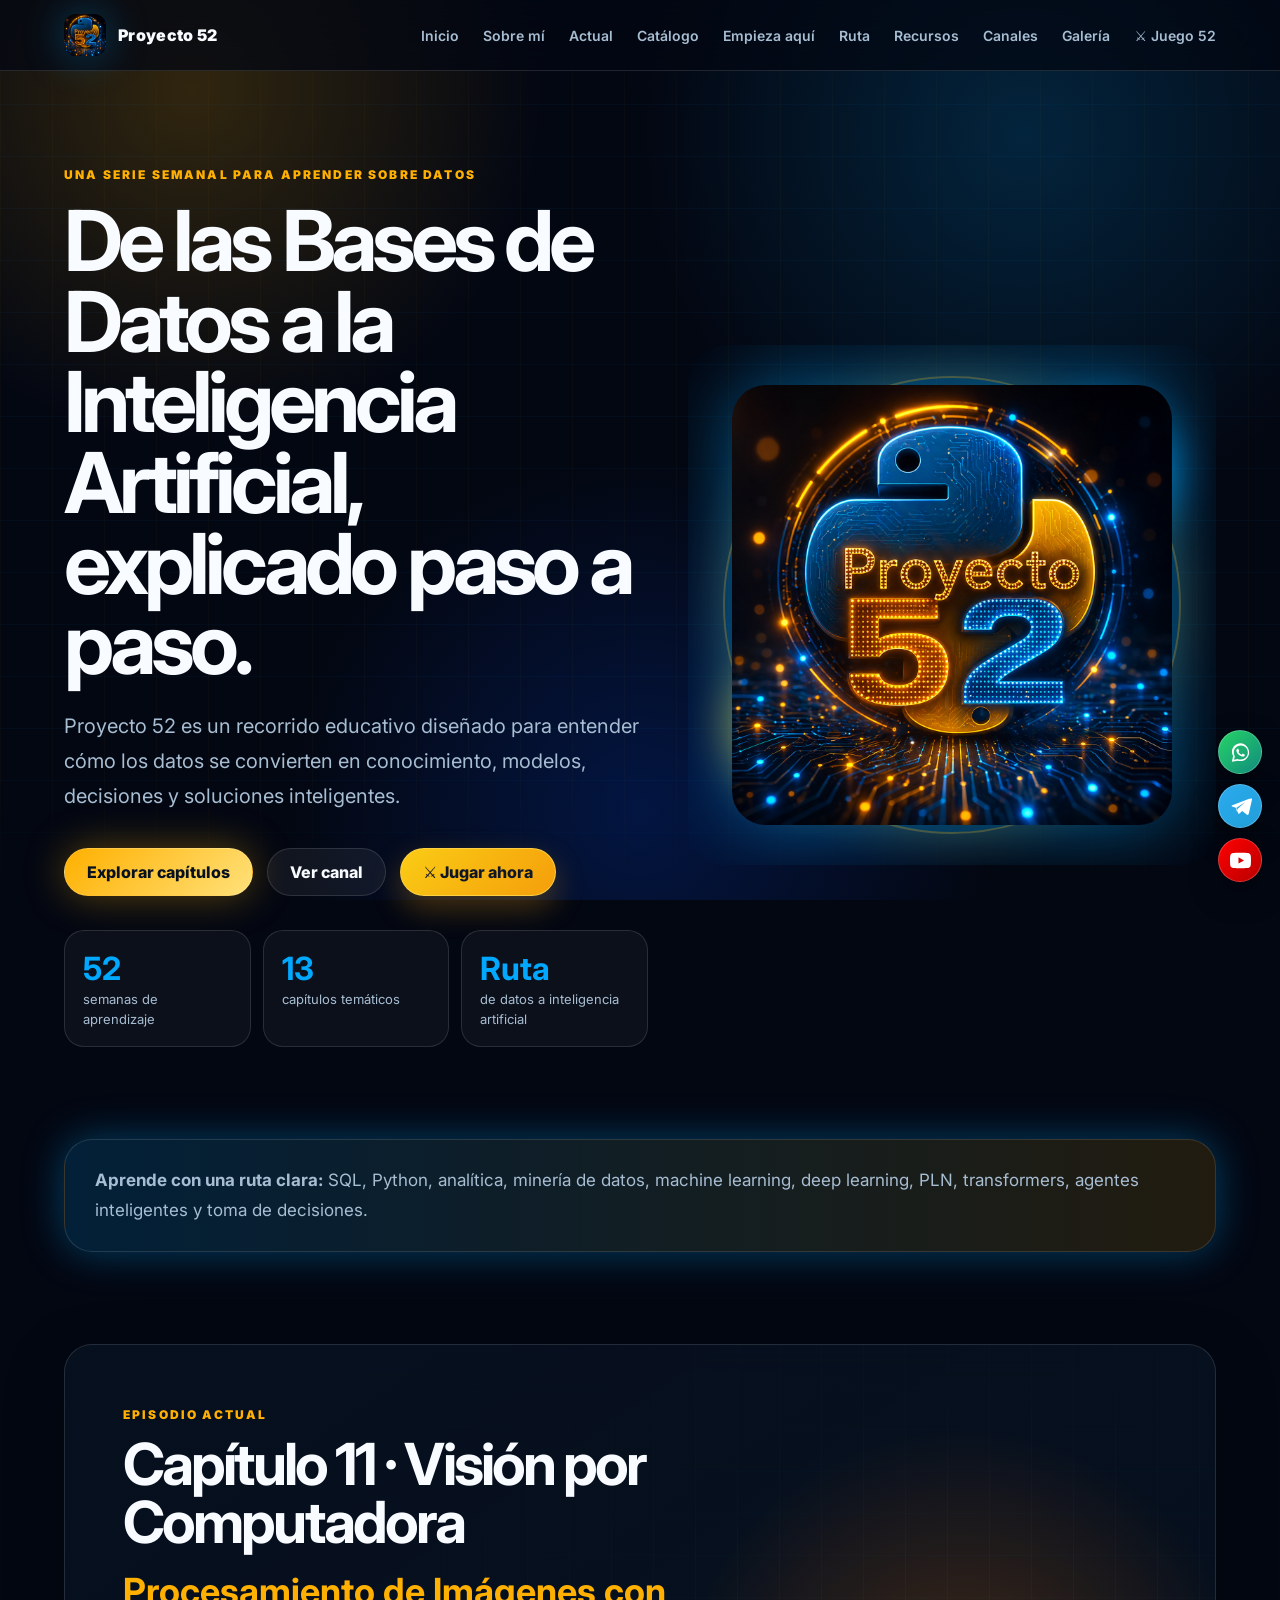
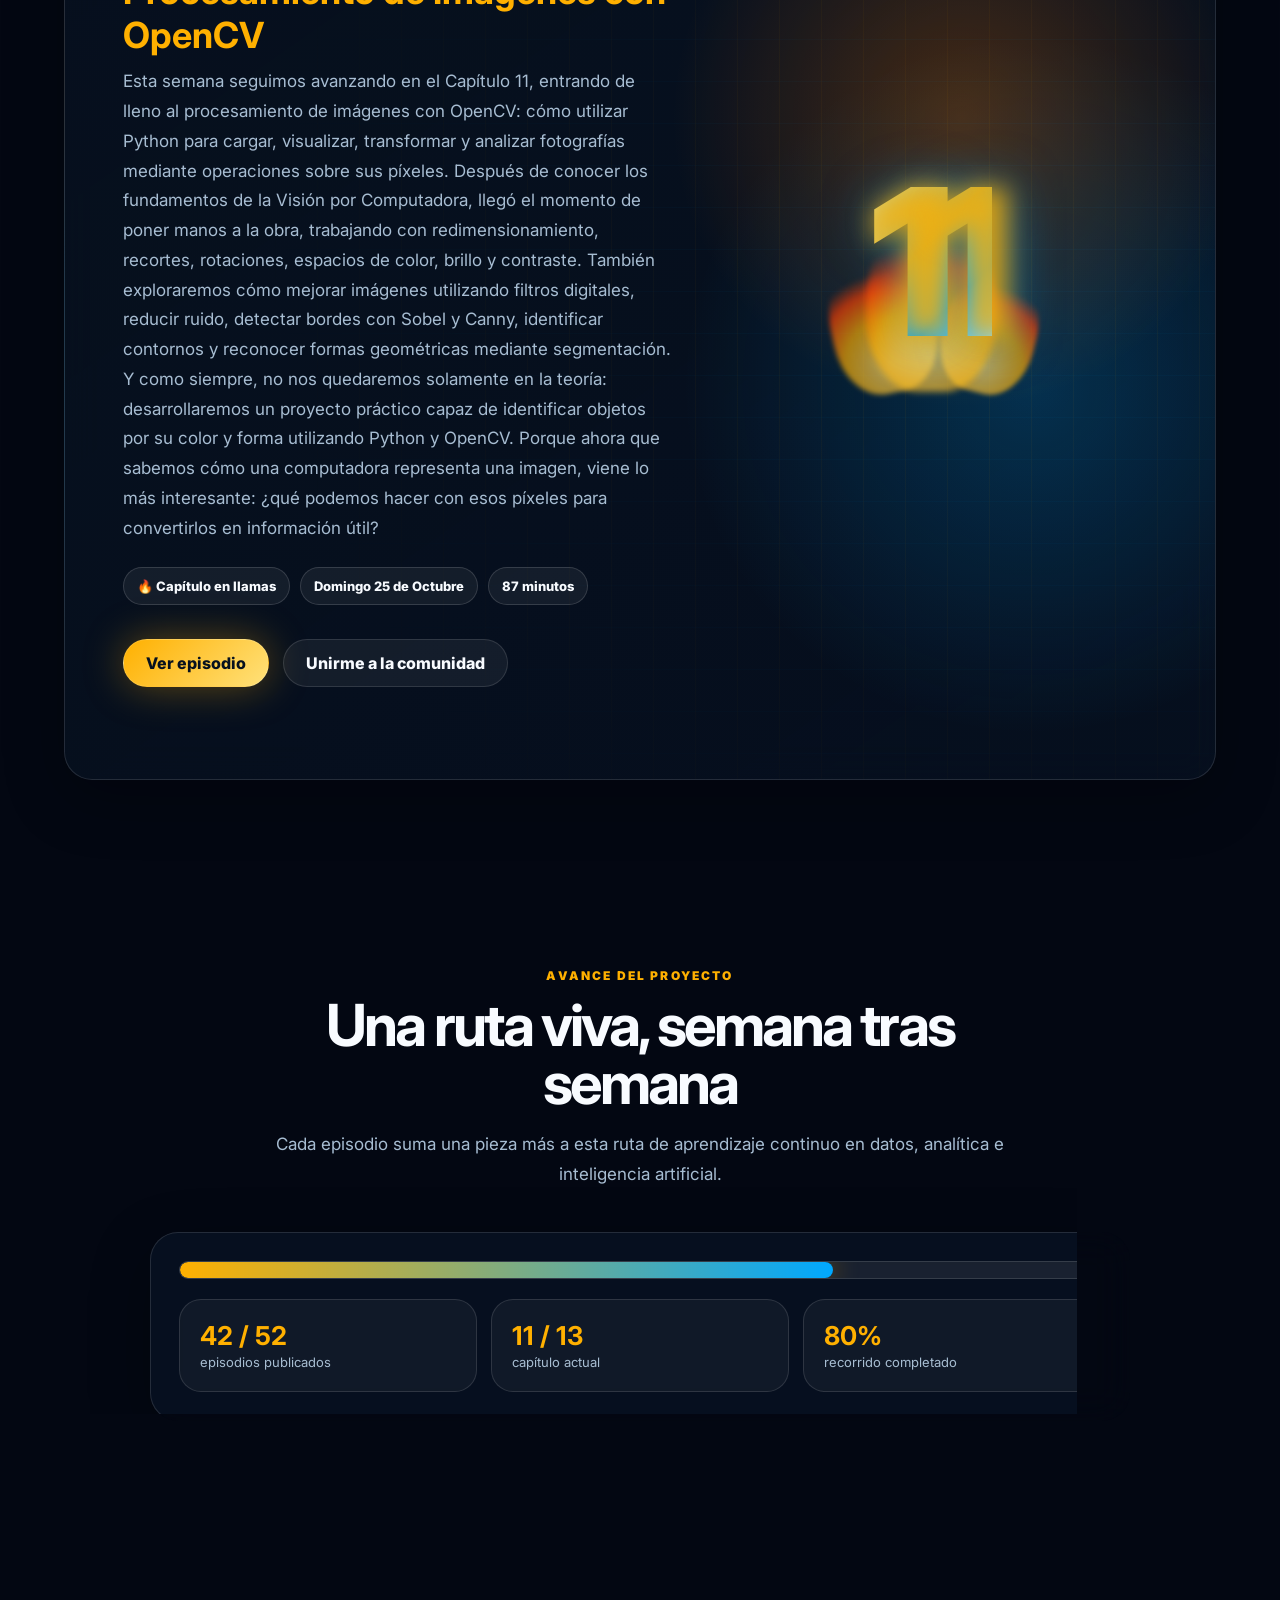
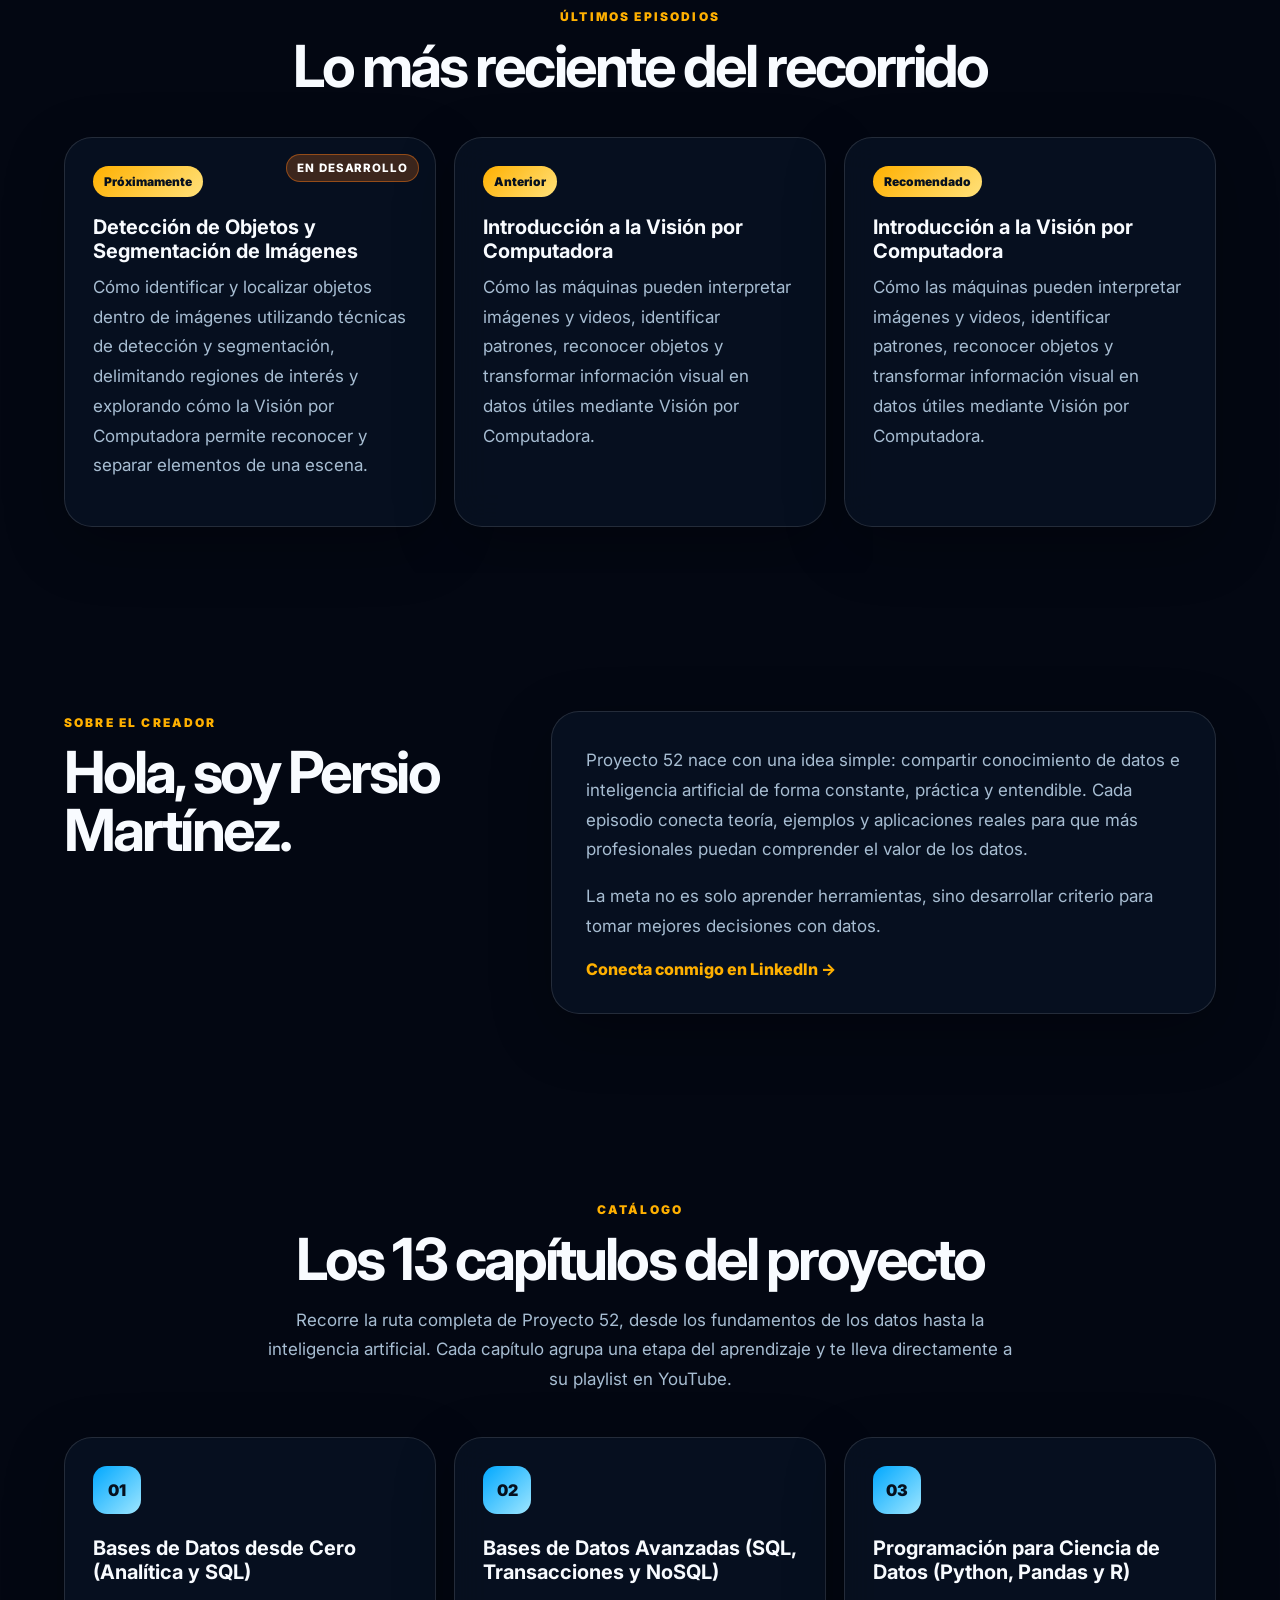
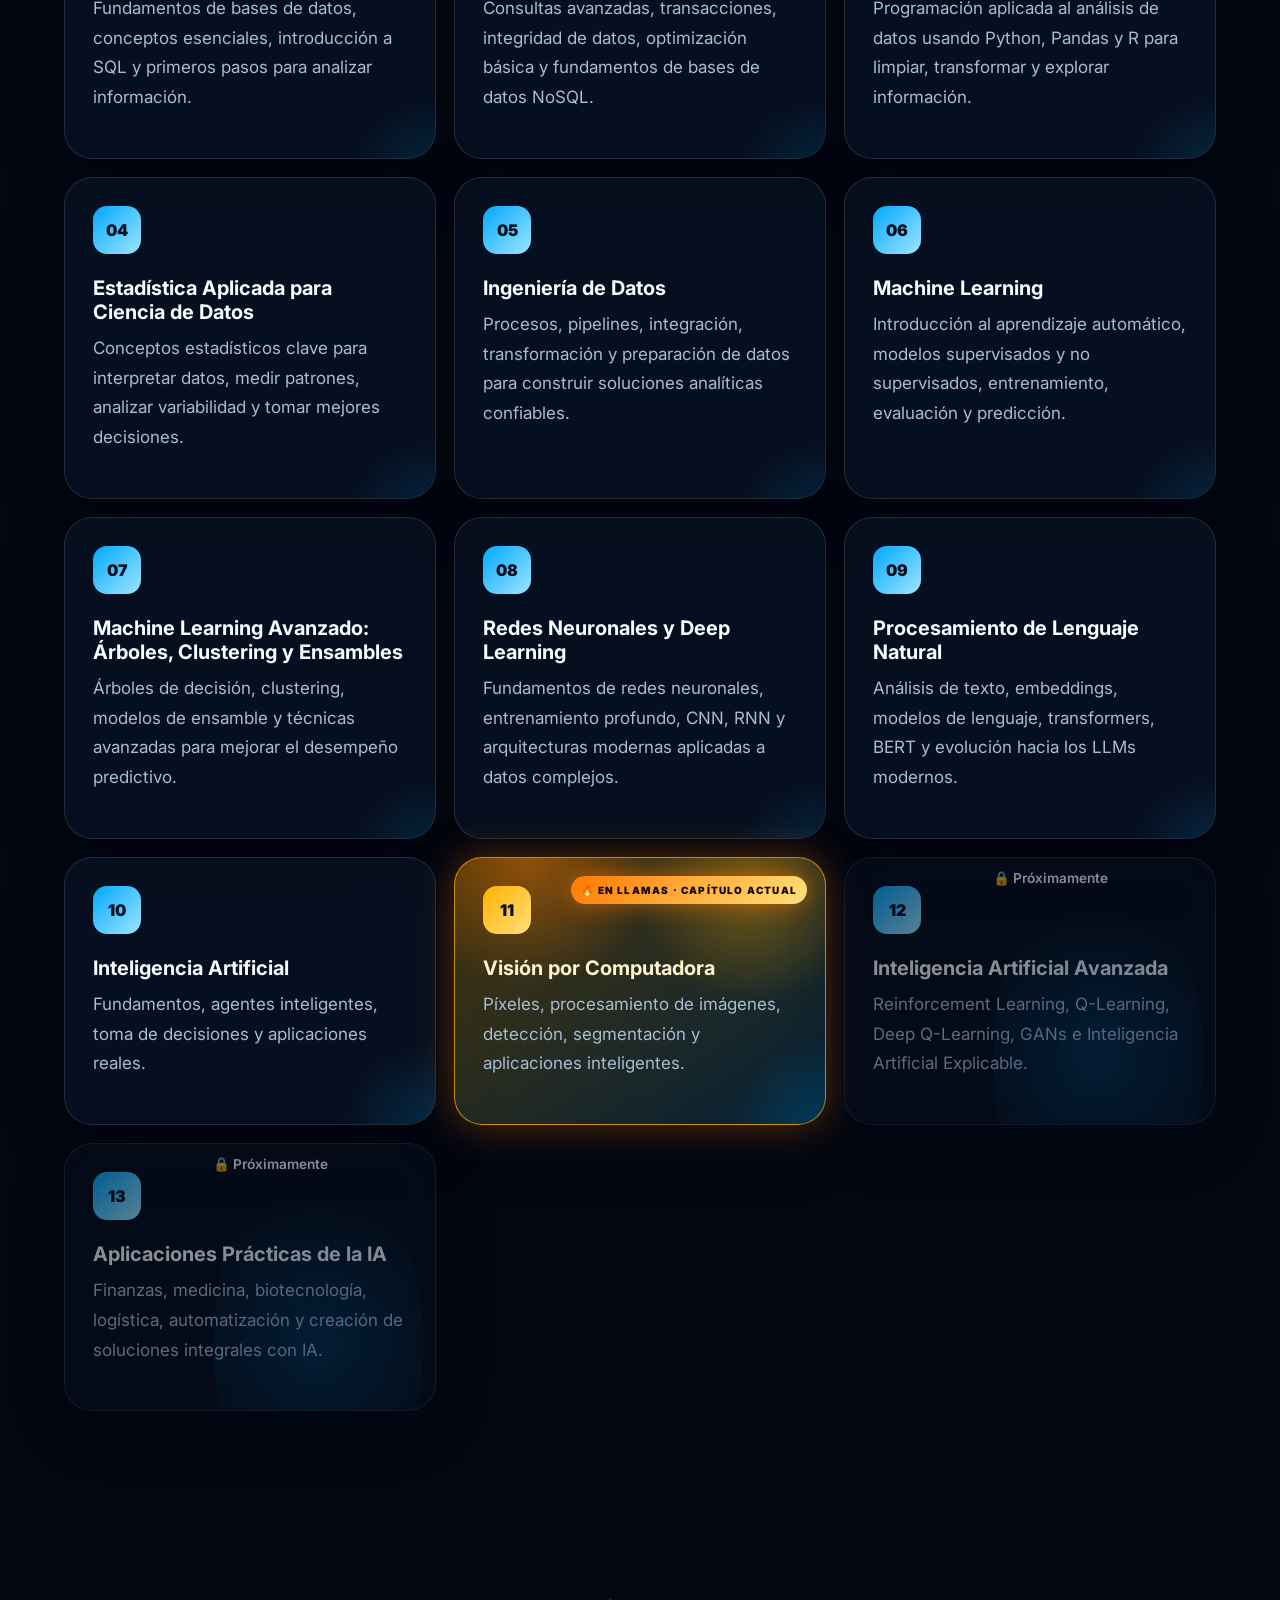
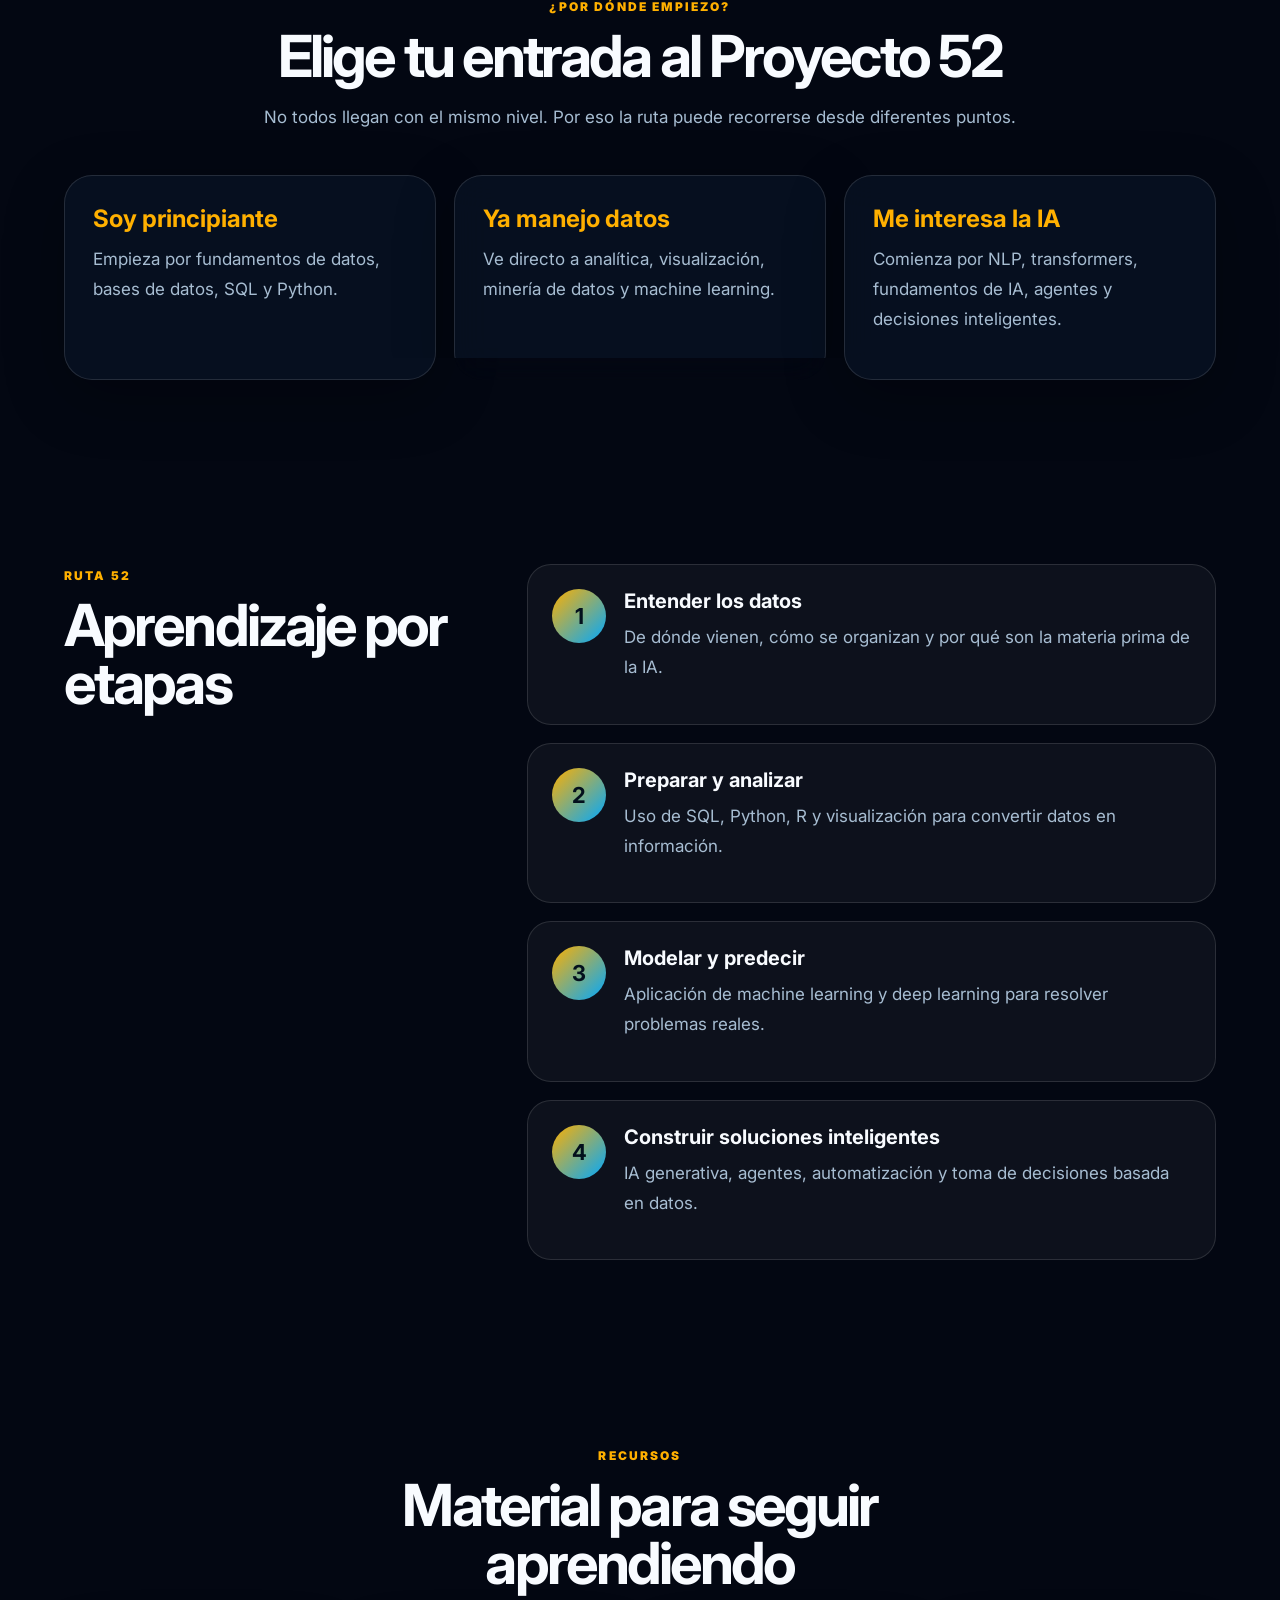
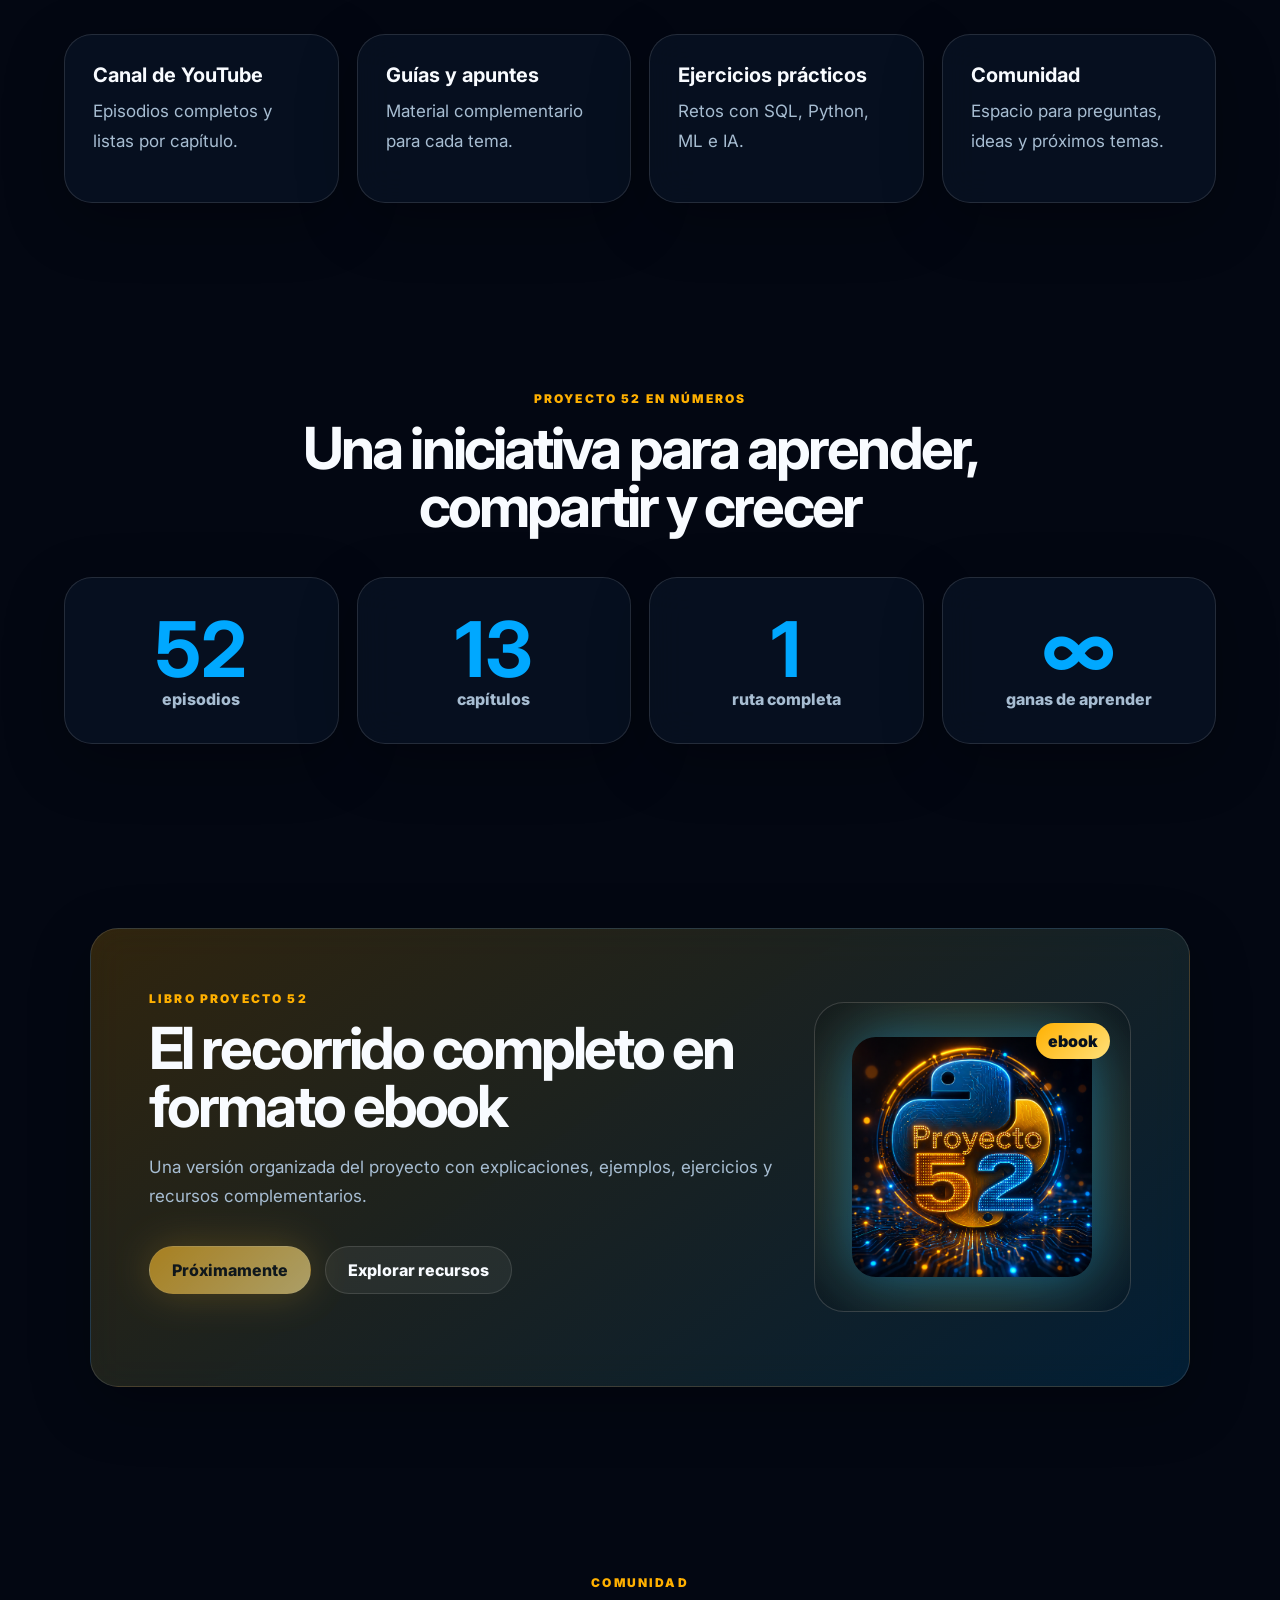
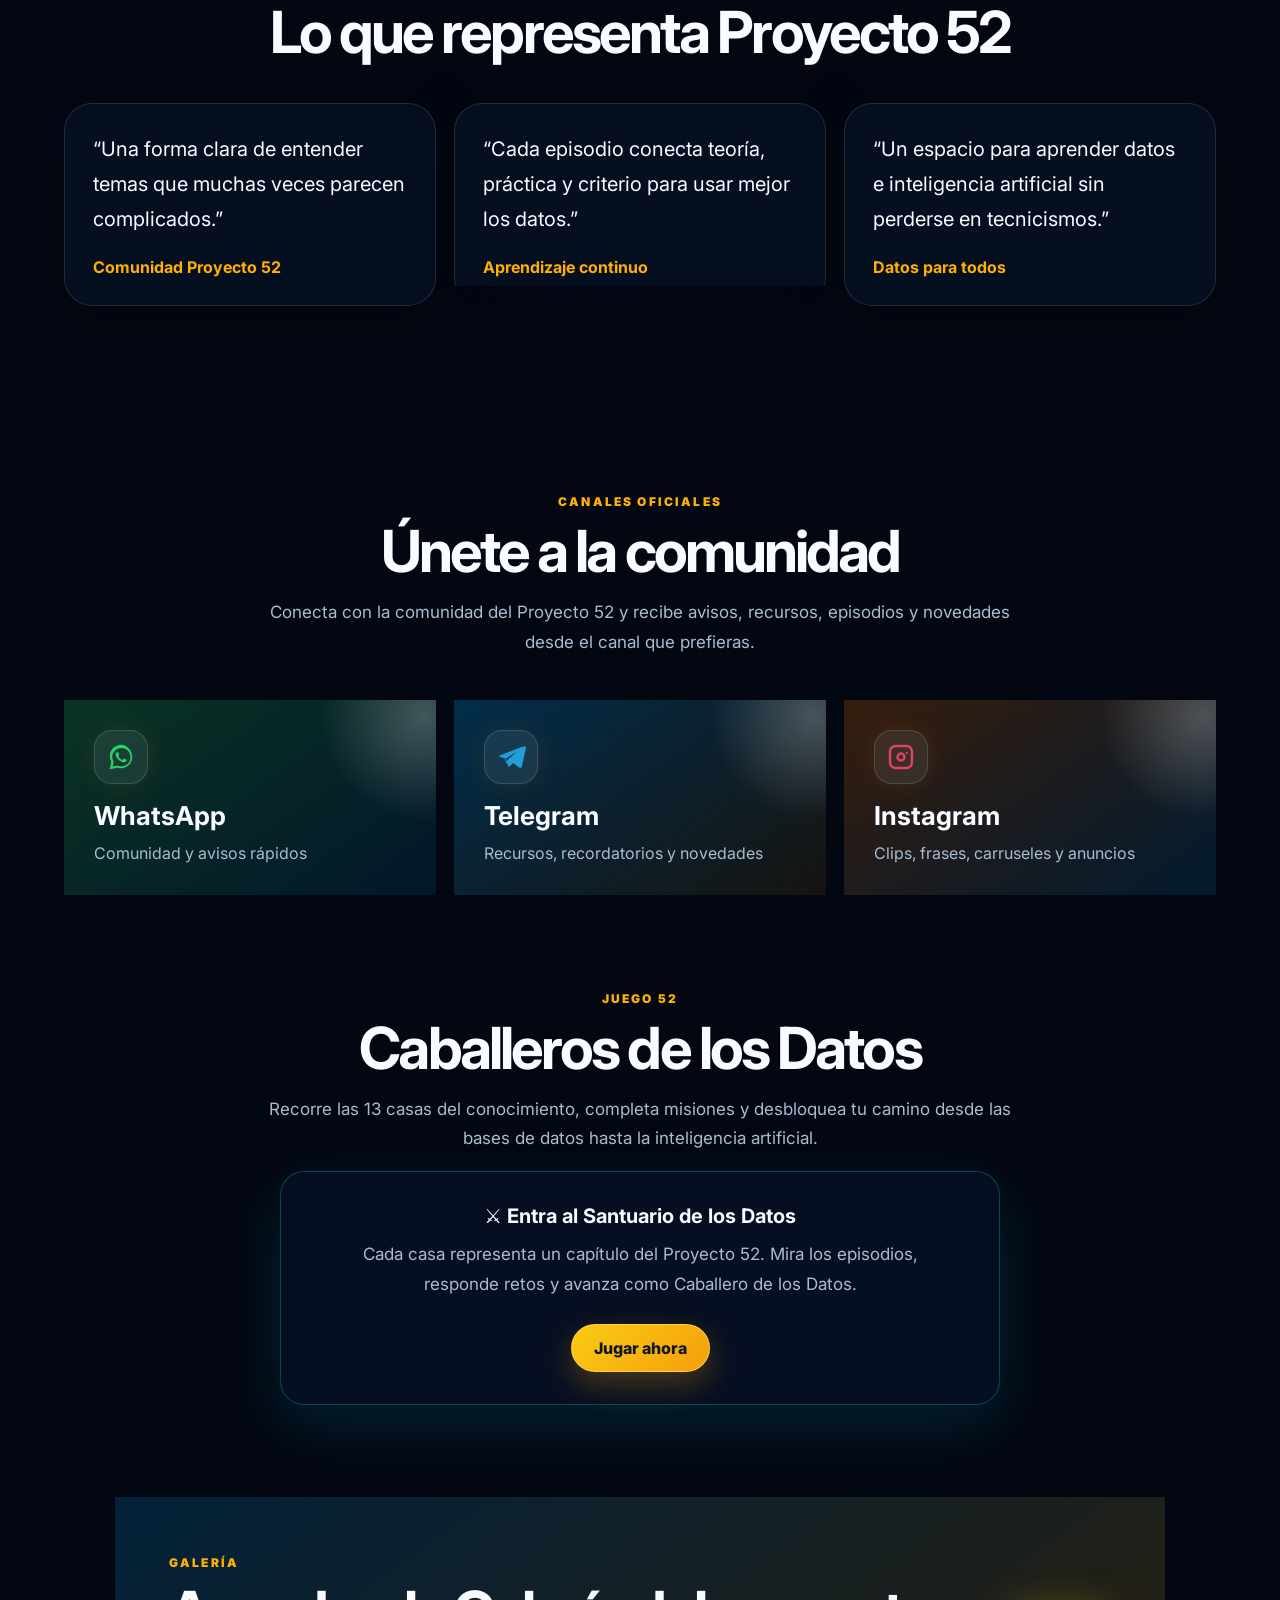
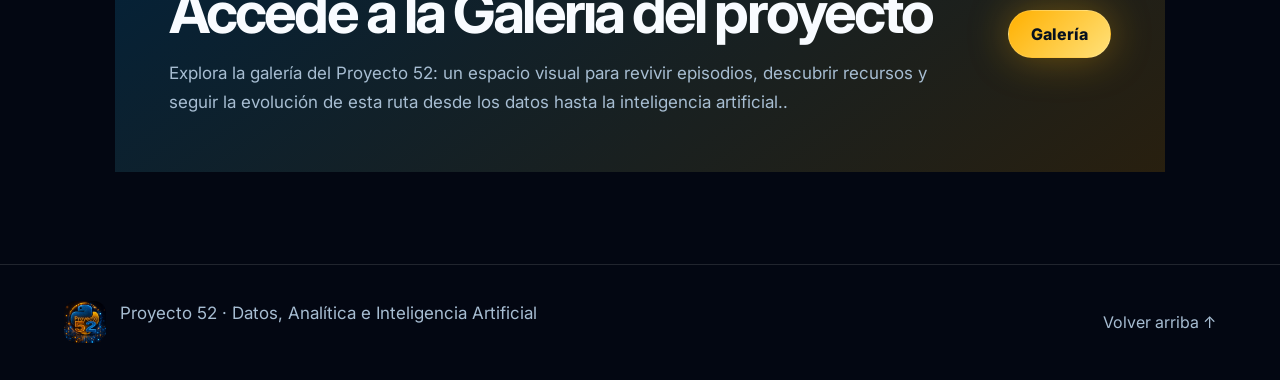
==== index.html @ 52ce8c89 "Update index.html" ====
<!DOCTYPE html>
<html lang="es">
<head>
	<!-- Google tag (gtag.js) -->
	<script async src="https://www.googletagmanager.com/gtag/js?id=G-8ESW1Y53Q6"></script>
	<script>
	  window.dataLayer = window.dataLayer || [];
	  function gtag(){dataLayer.push(arguments);}
	
	  gtag('js', new Date());
	
	  // Page view automático
	  gtag('config', 'G-8ESW1Y53Q6', {
	    send_page_view: true
	  });
	
	  // Evento personalizado al cargar la página
	  window.addEventListener('load', function () {
	    gtag('event', 'site_visit', {
	      event_category: 'engagement',
	      event_label: 'entrada_al_site',
	      page_title: document.title,
	      page_location: window.location.href
	    });
	  });
	</script>	
  <meta charset="UTF-8" />
  <meta name="viewport" content="width=device-width, initial-scale=1.0" />
  <title>Proyecto 52 | Datos, IA y aprendizaje continuo</title>
  <meta name="description" content="Proyecto 52 es una serie semanal para aprender sobre datos, analítica e inteligencia artificial desde cero hasta aplicaciones avanzadas." />
  <link rel="preconnect" href="https://fonts.googleapis.com">
  <link rel="preconnect" href="https://fonts.gstatic.com" crossorigin>
  <link href="https://fonts.googleapis.com/css2?family=Inter:wght@400;500;600;700;800;900&display=swap" rel="stylesheet">
  <link rel="stylesheet" href="style.css" />
</head>
<body>
  <div class="site-bg"></div>

  <header class="navbar">
    <a href="#inicio" class="brand">
      <img src="logo-proyecto52.png" alt="Logo Proyecto 52" />
      <span>Proyecto 52</span>
    </a>
    <button class="menu-toggle" aria-label="Abrir menú">☰</button>
    <nav class="nav-links">
      <a href="#inicio">Inicio</a>
      <a href="#sobre-mi">Sobre mí</a>
      <a href="#episodio-actual">Actual</a>
      <a href="#catalogo">Catálogo</a>
      <a href="#empieza">Empieza aquí</a>
      <a href="#ruta">Ruta</a>
      <a href="#recursos">Recursos</a>
      <a href="#canales">Canales</a>
      <a href="#site-actual">Galería</a>
	  <a href="#juego-52">⚔️ Juego 52</a>
    </nav>
  </header>

  <main>
    <section id="inicio" class="hero section-pad">
      <div class="hero-content reveal">
        <span class="eyebrow">Una serie semanal para aprender sobre datos</span>
        <h1>De las Bases de Datos a la Inteligencia Artificial, explicado paso a paso.</h1>
        <p>
          Proyecto 52 es un recorrido educativo diseñado para entender cómo los datos se convierten en conocimiento, modelos, decisiones y soluciones inteligentes.
        </p>
        <div class="hero-actions">
          <a class="btn primary" href="#catalogo">Explorar capítulos</a>
          <a class="btn secondary" href="https://www.youtube.com/@proyecto52" target="_blank" rel="noopener">Ver canal</a>
		  <a class="btn btn-gold" href="Juego/">⚔️ Jugar ahora</a>
        </div>
        <div class="stats-grid">
          <div><strong>52</strong><span>semanas de aprendizaje</span></div>
          <div><strong>13</strong><span>capítulos temáticos</span></div>
          <div><strong>Ruta</strong><span>de datos a inteligencia artificial</span></div>
        </div>
      </div>
      <div class="hero-card reveal delay-1">
        <img src="logo-proyecto52.png" alt="Proyecto 52" />
        <div class="orb orb-blue"></div>
        <div class="orb orb-orange"></div>
      </div>
    </section>

    <section class="intro-strip reveal">
      <p><strong>Aprende con una ruta clara:</strong> SQL, Python, analítica, minería de datos, machine learning, deep learning, PLN, transformers, agentes inteligentes y toma de decisiones.</p>
    </section>

    <section id="episodio-actual" class="section-pad current-episode-section">
      <div class="episode-spotlight reveal">
        <div class="episode-copy">
          <span class="eyebrow">Episodio actual</span>
          <!-- Edita estos datos cada semana -->
          <h2>Capítulo 11 · Visión por Computadora</h2>
          <h3>Procesamiento de Imágenes con OpenCV</h3>
          <p>
			  Esta semana seguimos avanzando en el Capítulo 11, entrando de lleno al procesamiento de imágenes con OpenCV: cómo utilizar Python para cargar, visualizar, transformar y analizar fotografías mediante operaciones sobre sus píxeles. Después de conocer los fundamentos de la Visión por Computadora, llegó el momento de poner manos a la obra, trabajando con redimensionamiento, recortes, rotaciones, espacios de color, brillo y contraste.
			  También exploraremos cómo mejorar imágenes utilizando filtros digitales, reducir ruido, detectar bordes con Sobel y Canny, identificar contornos y reconocer formas geométricas mediante segmentación. Y como siempre, no nos quedaremos solamente en la teoría: desarrollaremos un proyecto práctico capaz de identificar objetos por su color y forma utilizando Python y OpenCV. Porque ahora que sabemos cómo una computadora representa una imagen, viene lo más interesante: ¿qué podemos hacer con esos píxeles para convertirlos en información útil?
          </p>
          <div class="episode-meta">
            <span>🔥 Capítulo en llamas</span>
            <span>Domingo 25 de Octubre</span>
            <span>87 minutos</span>
          </div>
          <div class="hero-actions">
            <a class="btn primary" href="https://www.youtube.com/watch?v=sZDiN3--j8I" target="_blank" rel="noopener">Ver episodio</a>
            <a class="btn secondary" href="#canales">Unirme a la comunidad</a>
          </div>
        </div>
        <div class="episode-flame" aria-hidden="true">
          <span>11</span>
          <i></i><i></i><i></i>
        </div>
      </div>
    </section>

    <section id="avance" class="section-pad progress-section">
      <div class="section-heading center reveal">
        <span class="eyebrow">Avance del proyecto</span>
        <h2>Una ruta viva, semana tras semana</h2>
        <p>Cada episodio suma una pieza más a esta ruta de aprendizaje continuo en datos, analítica e inteligencia artificial.</p>
      </div>
      <div class="progress-wrap reveal delay-1">
        <div class="progress-bar" aria-label="Progreso del Proyecto 52">
          <span style="width: 71%"></span>
        </div>
        <div class="progress-stats">
          <div><strong>42 / 52</strong><span>episodios publicados</span></div>
          <div><strong>11 / 13</strong><span>capítulo actual</span></div>
          <div><strong>80%</strong><span>recorrido completado</span></div>
        </div>
      </div>
    </section>

    <section id="ultimos" class="section-pad latest-section">
      <div class="section-heading center reveal">
        <span class="eyebrow">Últimos episodios</span>
        <h2>Lo más reciente del recorrido</h2>
      </div>
            <div class="latest-grid">
		<div class="latest-card reveal locked-card">
		  <span>Próximamente</span>
		  <h3>Detección de Objetos y Segmentación de Imágenes</h3>
          <p>Cómo identificar y localizar objetos dentro de imágenes utilizando técnicas de detección y segmentación, delimitando regiones de interés y explorando cómo la Visión por Computadora permite reconocer y separar elementos de una escena.</p>
		</div>
        <a class="latest-card reveal" href="https://www.youtube.com/watch?v=eMhPVaYzvsI" target="_blank" rel="noopener">
          <span>Anterior</span>
	      <h3>Introducción a la Visión por Computadora</h3>
          <p>Cómo las máquinas pueden interpretar imágenes y videos, identificar patrones, reconocer objetos y transformar información visual en datos útiles mediante Visión por Computadora.</p>
        </a>
        <a class="latest-card reveal" href="https://www.youtube.com/watch?v=lDv7RCvTC9o" target="_blank" rel="noopener">
          <span>Recomendado</span>
		  <h3>Introducción a la Visión por Computadora</h3>
		  <p>Cómo las máquinas pueden interpretar imágenes y videos, identificar patrones, reconocer objetos y transformar información visual en datos útiles mediante Visión por Computadora.</p>
        </a>
      </div>
    </section>

    <section id="sobre-mi" class="section-pad two-col">
      <div class="section-heading reveal">
        <span class="eyebrow">Sobre el creador</span>
        <h2>Hola, soy Persio Martínez.</h2>
      </div>
      <div class="text-card reveal delay-1">
        <p>
          Proyecto 52 nace con una idea simple: compartir conocimiento de datos e inteligencia artificial de forma constante, práctica y entendible. Cada episodio conecta teoría, ejemplos y aplicaciones reales para que más profesionales puedan comprender el valor de los datos.
        </p>
        <p>
          La meta no es solo aprender herramientas, sino desarrollar criterio para tomar mejores decisiones con datos.
        </p>
        <a class="inline-link" href="https://www.linkedin.com/in/pr-martinez/" target="_blank" rel="noopener">Conecta conmigo en LinkedIn →</a>
      </div>
    </section>

    <section id="catalogo" class="section-pad">
      <div class="section-heading center reveal">
        <span class="eyebrow">Catálogo</span>
        <h2>Los 13 capítulos del proyecto</h2>
        <p>Recorre la ruta completa de Proyecto 52, desde los fundamentos de los datos hasta la inteligencia artificial. Cada capítulo agrupa una etapa del aprendizaje y te lleva directamente a su playlist en YouTube.</p>
      </div>

      <!-- Para marcar el capítulo actual, mueve la clase "current-chapter" a la tarjeta correspondiente. -->
      <div class="catalog-grid">
        <a class="course-card reveal" href="https://www.youtube.com/playlist?list=PL0b8WvDs4r84_1sAwTVc0a_OTXl3DOswv" target="_blank" rel="noopener"><span>01</span><h3>Bases de Datos desde Cero (Analítica y SQL)</h3><p>Fundamentos de bases de datos, conceptos esenciales, introducción a SQL y primeros pasos para analizar información.</p></a>
        <a class="course-card reveal" href="https://www.youtube.com/playlist?list=PL0b8WvDs4r84GZd0WAEk7FktpuHJzaWbo" target="_blank" rel="noopener"><span>02</span><h3>Bases de Datos Avanzadas (SQL, Transacciones y NoSQL)</h3><p>Consultas avanzadas, transacciones, integridad de datos, optimización básica y fundamentos de bases de datos NoSQL.</p></a>
        <a class="course-card reveal" href="https://www.youtube.com/playlist?list=PL0b8WvDs4r87uCPFGVpoqSpi69VMXofmR" target="_blank" rel="noopener"><span>03</span><h3>Programación para Ciencia de Datos (Python, Pandas y R)</h3><p>Programación aplicada al análisis de datos usando Python, Pandas y R para limpiar, transformar y explorar información.</p></a>
        <a class="course-card reveal" href="https://www.youtube.com/playlist?list=PL0b8WvDs4r86a7zeoNpl_xYcHjLKUhJHE" target="_blank" rel="noopener"><span>04</span><h3>Estadística Aplicada para Ciencia de Datos</h3><p>Conceptos estadísticos clave para interpretar datos, medir patrones, analizar variabilidad y tomar mejores decisiones.</p></a>
        <a class="course-card reveal" href="https://www.youtube.com/playlist?list=PL0b8WvDs4r84PF7MvFTCp9_rayvHRWimw" target="_blank" rel="noopener"><span>05</span><h3>Ingeniería de Datos</h3><p>Procesos, pipelines, integración, transformación y preparación de datos para construir soluciones analíticas confiables.</p></a>
        <a class="course-card reveal" href="https://www.youtube.com/playlist?list=PL0b8WvDs4r87lvVGgt9RBsAWpe9fMmlR7" target="_blank" rel="noopener"><span>06</span><h3>Machine Learning</h3><p>Introducción al aprendizaje automático, modelos supervisados y no supervisados, entrenamiento, evaluación y predicción.</p></a>
        <a class="course-card reveal" href="https://www.youtube.com/playlist?list=PL0b8WvDs4r87AJe1EqoDzT9ta1xLoy1ZP" target="_blank" rel="noopener"><span>07</span><h3>Machine Learning Avanzado: Árboles, Clustering y Ensambles</h3><p>Árboles de decisión, clustering, modelos de ensamble y técnicas avanzadas para mejorar el desempeño predictivo.</p></a>
        <a class="course-card reveal" href="https://www.youtube.com/playlist?list=PL0b8WvDs4r86WwP6Ye5-YZbMiM0w2BouW" target="_blank" rel="noopener"><span>08</span><h3>Redes Neuronales y Deep Learning</h3><p>Fundamentos de redes neuronales, entrenamiento profundo, CNN, RNN y arquitecturas modernas aplicadas a datos complejos.</p></a>
        <a class="course-card reveal" href="https://www.youtube.com/playlist?list=PL0b8WvDs4r87_z8KmM3yEszXEg1n5UQcp" target="_blank" rel="noopener"><span>09</span><h3>Procesamiento de Lenguaje Natural</h3><p>Análisis de texto, embeddings, modelos de lenguaje, transformers, BERT y evolución hacia los LLMs modernos.</p></a>
		<a class="course-card reveal" href="https://www.youtube.com/playlist?list=PL0b8WvDs4r86CgJxeBwrXBIAn9gndN2zC" target="_blank" rel="noopener"><span>10</span><h3>Inteligencia Artificial</h3><p>Fundamentos, agentes inteligentes, toma de decisiones y aplicaciones reales.</p></a>
     	<a class="course-card reveal current-chapter" href="https://www.youtube.com/playlist?list=PLQfILmDRmMyg" target="_blank" rel="noopener"><span>11</span><h3>Visión por Computadora</h3><p>Píxeles, procesamiento de imágenes, detección, segmentación y aplicaciones inteligentes.</p></a>
		<a class="course-card reveal locked"><span>12</span><h3>Inteligencia Artificial Avanzada</h3><p>Reinforcement Learning, Q-Learning, Deep Q-Learning, GANs e Inteligencia Artificial Explicable.</p></a>
	    <a class="course-card reveal locked"><span>13</span><h3>Aplicaciones Prácticas de la IA</h3><p>Finanzas, medicina, biotecnología, logística, automatización y creación de soluciones integrales con IA.</p></a>	 
      </div>
    </section>


    <section id="empieza" class="section-pad start-section">
      <div class="section-heading center reveal">
        <span class="eyebrow">¿Por dónde empiezo?</span>
        <h2>Elige tu entrada al Proyecto 52</h2>
        <p>No todos llegan con el mismo nivel. Por eso la ruta puede recorrerse desde diferentes puntos. </p>
      </div>
      <div class="start-grid">
        <a class="start-card reveal" href="https://www.youtube.com/watch?v=8E3lHhg3xOQ">
          <strong>Soy principiante</strong>
          <p>Empieza por fundamentos de datos, bases de datos, SQL y Python.</p>
        </a>
        <a class="start-card reveal" href="https://www.youtube.com/watch?v=QqqFTQq2M1I">
          <strong>Ya manejo datos</strong>
          <p>Ve directo a analítica, visualización, minería de datos y machine learning.</p>
        </a>
        <a class="start-card reveal" href="https://www.youtube.com/watch?v=X5KImcsxrCY">
          <strong>Me interesa la IA</strong>
          <p>Comienza por NLP, transformers, fundamentos de IA, agentes y decisiones inteligentes.</p>
        </a>
      </div>
    </section>

    <section id="ruta" class="section-pad route-section">
      <div class="section-heading reveal">
        <span class="eyebrow">Ruta 52</span>
        <h2>Aprendizaje por etapas</h2>
      </div>
      <div class="timeline">
        <div class="timeline-item reveal"><b>1</b><div><h3>Entender los datos</h3><p>De dónde vienen, cómo se organizan y por qué son la materia prima de la IA.</p></div></div>
        <div class="timeline-item reveal"><b>2</b><div><h3>Preparar y analizar</h3><p>Uso de SQL, Python, R y visualización para convertir datos en información.</p></div></div>
        <div class="timeline-item reveal"><b>3</b><div><h3>Modelar y predecir</h3><p>Aplicación de machine learning y deep learning para resolver problemas reales.</p></div></div>
        <div class="timeline-item reveal"><b>4</b><div><h3>Construir soluciones inteligentes</h3><p>IA generativa, agentes, automatización y toma de decisiones basada en datos.</p></div></div>
      </div>
    </section>

    <section id="recursos" class="section-pad">
      <div class="section-heading center reveal">
        <span class="eyebrow">Recursos</span>
        <h2>Material para seguir aprendiendo</h2>
      </div>
      <div class="resource-grid">
        <a class="resource-card reveal" href="https://www.youtube.com/@proyecto52" target="_blank" rel="noopener"><h3>Canal de YouTube</h3><p>Episodios completos y listas por capítulo.</p></a>
        <a class="resource-card reveal" href="https://1drv.ms/f/c/da2539b18aa07fa9/IgAQF5bngM-iRL2r03drARwIAYf0ek8NO1gmkPkHrlTFkbE?e=8GklvQ"><h3>Guías y apuntes</h3><p>Material complementario para cada tema.</p></a>
        <a class="resource-card reveal" href="https://1drv.ms/f/c/da2539b18aa07fa9/IgAQF5bngM-iRL2r03drARwIAYf0ek8NO1gmkPkHrlTFkbE?e=8GklvQ"><h3>Ejercicios prácticos</h3><p>Retos con SQL, Python, ML e IA.</p></a>
        <a class="resource-card reveal" href="#canales"><h3>Comunidad</h3><p>Espacio para preguntas, ideas y próximos temas.</p></a>
      </div>
    </section>


    <section id="impacto" class="section-pad impact-section">
      <div class="section-heading center reveal">
        <span class="eyebrow">Proyecto 52 en números</span>
        <h2>Una iniciativa para aprender, compartir y crecer</h2>
      </div>
      <div class="impact-grid">
        <div class="impact-card reveal"><strong>52</strong><span>episodios</span></div>
        <div class="impact-card reveal"><strong>13</strong><span>capítulos</span></div>
        <div class="impact-card reveal"><strong>1</strong><span>ruta completa</span></div>
        <div class="impact-card reveal"><strong>∞</strong><span>ganas de aprender</span></div>
      </div>
    </section>

    <section id="libro" class="section-pad book-section">
      <div class="book-card reveal">
        <div>
          <span class="eyebrow">Libro Proyecto 52</span>
          <h2>El recorrido completo en formato ebook</h2>
          <p>
            Una versión organizada del proyecto con explicaciones, ejemplos, ejercicios y recursos complementarios.
          </p>
          <div class="hero-actions">
			<span class="btn primary disabled-btn">Próximamente</span>
            <a class="btn secondary" href="#recursos">Explorar recursos</a>
          </div>
        </div>
        <div class="book-cover-mini">
          <img src="logo-proyecto52.png" alt="Libro Proyecto 52" />
          <span>ebook</span>
        </div>
      </div>
    </section>

    <section id="testimonios" class="section-pad testimonials-section">
      <div class="section-heading center reveal">
        <span class="eyebrow">Comunidad</span>
        <h2>Lo que representa Proyecto 52</h2>
      </div>
      <div class="testimonial-grid">
        <div class="testimonial-card reveal"><p>“Una forma clara de entender temas que muchas veces parecen complicados.”</p><strong>Comunidad Proyecto 52</strong></div>
        <div class="testimonial-card reveal"><p>“Cada episodio conecta teoría, práctica y criterio para usar mejor los datos.”</p><strong>Aprendizaje continuo</strong></div>
        <div class="testimonial-card reveal"><p>“Un espacio para aprender datos e inteligencia artificial sin perderse en tecnicismos.”</p><strong>Datos para todos</strong></div>
      </div>
    </section>

    <section id="canales" class="section-pad channels-section">
      <div class="section-heading center reveal">
        <span class="eyebrow">Canales oficiales</span>
        <h2>Únete a la comunidad</h2>
        <p>Conecta con la comunidad del Proyecto 52 y recibe avisos, recursos, episodios y novedades desde el canal que prefieras.</p>
      </div>
      <div class="channel-grid">
		<a class="channel-card reveal whatsapp" href="https://chat.whatsapp.com/GeoBYG30ymcKgDn4mIzd7h" target="_blank" rel="noopener">
		  <div class="channel-icon">
			<svg viewBox="0 0 32 32" aria-hidden="true">
			  <path d="M16.04 3C9.44 3 4.08 8.36 4.08 14.96c0 2.1.55 4.15 1.6 5.96L4 29l8.28-1.63a11.9 11.9 0 0 0 3.76.6C22.64 27.97 28 22.6 28 16S22.64 3 16.04 3Zm0 22.85c-1.2 0-2.38-.2-3.5-.6l-.5-.18-4.9.96.98-4.78-.25-.52a9.73 9.73 0 0 1-1.14-4.57c0-5.37 4.37-9.74 9.74-9.74s9.74 4.37 9.74 9.74-4.37 9.69-9.74 9.69Zm5.34-7.28c-.29-.14-1.7-.84-1.97-.94-.26-.1-.46-.14-.65.15-.19.28-.75.94-.92 1.13-.17.19-.34.21-.63.07-.29-.14-1.22-.45-2.32-1.43-.86-.76-1.44-1.7-1.61-1.99-.17-.29-.02-.45.13-.59.13-.13.29-.34.43-.51.14-.17.19-.29.29-.48.1-.19.05-.36-.02-.5-.07-.14-.65-1.56-.89-2.14-.23-.56-.47-.48-.65-.49h-.55c-.19 0-.5.07-.77.36-.26.29-1 1-1 2.43s1.03 2.81 1.18 3c.14.19 2.03 3.1 4.93 4.35.69.3 1.23.48 1.65.61.69.22 1.32.19 1.82.12.56-.08 1.7-.7 1.94-1.37.24-.67.24-1.25.17-1.37-.07-.12-.26-.19-.55-.33Z"/>
			</svg>
		  </div>
		  <strong>WhatsApp</strong>
		  <span>Comunidad y avisos rápidos</span>
		</a>

		<a class="channel-card reveal telegram" href="https://t.me/+u7_raiR8TmE5M2Vh" target="_blank" rel="noopener">
		  <div class="channel-icon">
			<svg viewBox="0 0 32 32" aria-hidden="true">
			  <path d="M28.1 5.1 4.65 14.16c-1.6.64-1.59 1.53-.29 1.93l6.02 1.88 2.3 7.05c.3.84.15 1.17 1.03 1.17.67 0 .97-.31 1.35-.67l3.25-3.16 6.76 4.99c1.24.68 2.14.33 2.45-1.15L31.95 6.7c.45-1.8-.69-2.62-1.85-1.6Zm-5.43 4.72-10.9 9.83-.42 4.48-1.73-5.64 13.05-8.67Z"/>
			</svg>
		  </div>
		  <strong>Telegram</strong>
		  <span>Recursos, recordatorios y novedades</span>
		</a>

		<a class="channel-card reveal instagram" href="https://www.instagram.com/proyecto52oficial/" target="_blank" rel="noopener">
		  <div class="channel-icon">
			<svg viewBox="0 0 32 32" aria-hidden="true">
			  <path d="M10.2 3h11.6A7.2 7.2 0 0 1 29 10.2v11.6A7.2 7.2 0 0 1 21.8 29H10.2A7.2 7.2 0 0 1 3 21.8V10.2A7.2 7.2 0 0 1 10.2 3Zm0 2.6a4.6 4.6 0 0 0-4.6 4.6v11.6a4.6 4.6 0 0 0 4.6 4.6h11.6a4.6 4.6 0 0 0 4.6-4.6V10.2a4.6 4.6 0 0 0-4.6-4.6H10.2Zm5.8 5.4a5 5 0 1 1 0 10 5 5 0 0 1 0-10Zm0 2.6a2.4 2.4 0 1 0 0 4.8 2.4 2.4 0 0 0 0-4.8Zm6.1-3.1a1.2 1.2 0 1 1 0 2.4 1.2 1.2 0 0 1 0-2.4Z"/>
			</svg>
		  </div>
		  <strong>Instagram</strong>
		  <span>Clips, frases, carruseles y anuncios</span>
		</a>
      </div>
    </section>
	<section id="juego-52" class="section">
	  <div class="section-header">
	    <span class="eyebrow">Juego 52</span>
	    <h2>Caballeros de los Datos</h2>
	    <p>
	      Recorre las 13 casas del conocimiento, completa misiones y desbloquea tu camino
	      desde las bases de datos hasta la inteligencia artificial.
	    </p>
	  </div>
	
	  <div class="game-home-card">
	    <h3>⚔️ Entra al Santuario de los Datos</h3>
	    <p>
	      Cada casa representa un capítulo del Proyecto 52. Mira los episodios,
	      responde retos y avanza como Caballero de los Datos.
	    </p>
	    <a class="btn btn-gold" href="Juego/">Jugar ahora</a>
	  </div>
	</section>
    <section id="site-actual" class="section-pad site-link-section">
      <div class="site-link-card reveal">
        <div>
          <span class="eyebrow">Galería</span>
          <h2>Accede a la Galería del proyecto</h2>
          <p>Explora la galería del Proyecto 52: un espacio visual para revivir episodios, descubrir recursos y seguir la evolución de esta ruta desde los datos hasta la inteligencia artificial..</p>
        </div>
		<a class="btn primary" href="galeria/" target="_blank" rel="noopener">Galería</a>
      </div>
    </section>
  </main>

  <footer class="footer">
    <div>
      <img src="logo-proyecto52.png" alt="Proyecto 52" />
      <p>Proyecto 52 · Datos, Analítica e Inteligencia Artificial</p>
    </div>
    <a href="#inicio">Volver arriba ↑</a>
  </footer>

  <div class="floating-social" aria-label="Accesos rápidos">
	<a href="https://chat.whatsapp.com/GeoBYG30ymcKgDn4mIzd7h" target="_blank" rel="noopener" title="WhatsApp" aria-label="WhatsApp">
	  <svg viewBox="0 0 32 32" aria-hidden="true">
		<path d="M16.04 3C9.44 3 4.08 8.36 4.08 14.96c0 2.1.55 4.15 1.6 5.96L4 29l8.28-1.63a11.9 11.9 0 0 0 3.76.6C22.64 27.97 28 22.6 28 16S22.64 3 16.04 3Zm0 22.85c-1.2 0-2.38-.2-3.5-.6l-.5-.18-4.9.96.98-4.78-.25-.52a9.73 9.73 0 0 1-1.14-4.57c0-5.37 4.37-9.74 9.74-9.74s9.74 4.37 9.74 9.74-4.37 9.69-9.74 9.69Zm5.34-7.28c-.29-.14-1.7-.84-1.97-.94-.26-.1-.46-.14-.65.15-.19.28-.75.94-.92 1.13-.17.19-.34.21-.63.07-.29-.14-1.22-.45-2.32-1.43-.86-.76-1.44-1.7-1.61-1.99-.17-.29-.02-.45.13-.59.13-.13.29-.34.43-.51.14-.17.19-.29.29-.48.1-.19.05-.36-.02-.5-.07-.14-.65-1.56-.89-2.14-.23-.56-.47-.48-.65-.49h-.55c-.19 0-.5.07-.77.36-.26.29-1 1-1 2.43s1.03 2.81 1.18 3c.14.19 2.03 3.1 4.93 4.35.69.3 1.23.48 1.65.61.69.22 1.32.19 1.82.12.56-.08 1.7-.7 1.94-1.37.24-.67.24-1.25.17-1.37-.07-.12-.26-.19-.55-.33Z"/>
	  </svg>
	</a>

	<a href="https://t.me/+u7_raiR8TmE5M2Vh" target="_blank" rel="noopener" title="Telegram" aria-label="Telegram">
	  <svg viewBox="0 0 32 32" aria-hidden="true">
		<path d="M28.1 5.1 4.65 14.16c-1.6.64-1.59 1.53-.29 1.93l6.02 1.88 2.3 7.05c.3.84.15 1.17 1.03 1.17.67 0 .97-.31 1.35-.67l3.25-3.16 6.76 4.99c1.24.68 2.14.33 2.45-1.15L31.95 6.7c.45-1.8-.69-2.62-1.85-1.6Zm-5.43 4.72-10.9 9.83-.42 4.48-1.73-5.64 13.05-8.67Z"/>
	  </svg>
	</a>

	<a href="https://www.youtube.com/@proyecto52" target="_blank" rel="noopener" title="YouTube" aria-label="YouTube">
	  <svg viewBox="0 0 32 32" aria-hidden="true">
		<path d="M30.3 9.8s-.3-2.1-1.2-3c-1.1-1.2-2.4-1.2-3-1.3C21.9 5.2 16 5.2 16 5.2h-.01s-5.9 0-10.1.3c-.6.1-1.9.1-3 1.3-.9.9-1.2 3-1.2 3S1.4 12.3 1.4 14.8v2.4c0 2.5.3 5 .3 5s.3 2.1 1.2 3c1.1 1.2 2.6 1.2 3.3 1.3 2.4.2 9.8.3 9.8.3s5.9 0 10.1-.3c.6-.1 1.9-.1 3-1.3.9-.9 1.2-3 1.2-3s.3-2.5.3-5v-2.4c0-2.5-.3-5-.3-5ZM13.2 20.2v-8.7l7.7 4.4-7.7 4.3Z"/>
	  </svg>
	</a>
  </div>

  <script src="script.js"></script>
</body>
</html>
---- style.css ----
:root {
  --bg: #030712;
  --bg-soft: #07111f;
  --panel: rgba(8, 19, 36, 0.76);
  --panel-strong: rgba(10, 26, 48, 0.92);
  --text: #f8fbff;
  --muted: #a7bdd2;
  --blue: #00a8ff;
  --blue-2: #004dff;
  --orange: #ffb000;
  --orange-2: #ff7a00;
  --border: rgba(255,255,255,0.12);
  --shadow-blue: 0 0 40px rgba(0,168,255,0.35);
  --shadow-orange: 0 0 40px rgba(255,176,0,0.35);
}
* { box-sizing: border-box; }
html { scroll-behavior: smooth; }
body {
  margin: 0;
  font-family: 'Inter', system-ui, -apple-system, BlinkMacSystemFont, 'Segoe UI', sans-serif;
  color: var(--text);
  background: var(--bg);
  overflow-x: hidden;
}
a { color: inherit; text-decoration: none; }
.site-bg {
  position: fixed;
  inset: 0;
  z-index: -2;
  background:
    radial-gradient(circle at 15% 10%, rgba(255,176,0,0.18), transparent 26%),
    radial-gradient(circle at 80% 15%, rgba(0,168,255,0.18), transparent 30%),
    radial-gradient(circle at 50% 90%, rgba(0,78,255,0.2), transparent 34%),
    #030712;
}
.site-bg::after {
  content: '';
  position: absolute;
  inset: 0;
  opacity: .18;
  background-image:
    linear-gradient(rgba(0,168,255,.22) 1px, transparent 1px),
    linear-gradient(90deg, rgba(255,176,0,.15) 1px, transparent 1px);
  background-size: 52px 52px;
  mask-image: linear-gradient(to bottom, transparent, #000 12%, #000 85%, transparent);
}
.navbar {
  position: sticky;
  top: 0;
  z-index: 99;
  display: flex;
  align-items: center;
  justify-content: space-between;
  padding: 14px clamp(20px, 5vw, 72px);
  background: rgba(3, 7, 18, .72);
  backdrop-filter: blur(18px);
  border-bottom: 1px solid var(--border);
}
.brand { display: flex; align-items: center; gap: 12px; font-weight: 900; letter-spacing: .3px; }
.brand img { width: 42px; height: 42px; border-radius: 12px; box-shadow: var(--shadow-blue); }
.nav-links { display: flex; gap: 24px; color: var(--muted); font-size: 14px; font-weight: 600; }
.nav-links a:hover { color: var(--orange); }
.menu-toggle { display: none; background: transparent; border: 1px solid var(--border); color: white; border-radius: 10px; font-size: 22px; }
.section-pad { padding: 92px clamp(20px, 5vw, 72px); }
.hero { min-height: 88vh; display: grid; grid-template-columns: 1.05fr .95fr; gap: 40px; align-items: center; }
.eyebrow { color: var(--orange); text-transform: uppercase; letter-spacing: .18em; font-size: 12px; font-weight: 900; }
h1, h2, h3, p { margin-top: 0; }
h1 { font-size: clamp(42px, 7vw, 84px); line-height: .96; letter-spacing: -0.06em; margin: 18px 0 24px; }
h2 { font-size: clamp(32px, 4.8vw, 58px); line-height: 1; letter-spacing: -0.05em; margin: 12px 0 18px; }
h3 { font-size: 20px; margin-bottom: 10px; }
p { color: var(--muted); line-height: 1.75; font-size: 17px; }
.hero-content > p { max-width: 680px; font-size: 20px; }
.hero-actions { display: flex; gap: 14px; flex-wrap: wrap; margin: 34px 0; }
.btn { display: inline-flex; align-items: center; justify-content: center; min-height: 48px; padding: 0 22px; border-radius: 999px; font-weight: 800; border: 1px solid var(--border); }
.btn.primary { color: #07111f; background: linear-gradient(135deg, var(--orange), #ffe17a); box-shadow: var(--shadow-orange); }
.btn.secondary { color: var(--text); background: rgba(255,255,255,.06); }
.stats-grid { display: grid; grid-template-columns: repeat(3, minmax(0, 1fr)); gap: 12px; max-width: 640px; }
.stats-grid div { padding: 18px; border: 1px solid var(--border); border-radius: 20px; background: rgba(255,255,255,.04); }
.stats-grid strong { display: block; font-size: 32px; color: var(--blue); }
.stats-grid span { color: var(--muted); font-size: 13px; }
.hero-card { position: relative; display: grid; place-items: center; min-height: 520px; border-radius: 36px; background: radial-gradient(circle, rgba(0,168,255,.16), rgba(255,176,0,.08), transparent 68%); overflow: hidden; }
.hero-card::before { content:''; position:absolute; width:86%; aspect-ratio:1; border-radius:50%; border: 2px solid rgba(255,176,0,.35); box-shadow: inset 0 0 50px rgba(0,168,255,.24), 0 0 50px rgba(255,176,0,.18); animation: spin 16s linear infinite; }
.hero-card img { width: min(85%, 440px); border-radius: 34px; position: relative; z-index: 2; filter: drop-shadow(0 0 38px rgba(0,168,255,.5)); }
.orb { position:absolute; width:130px; height:130px; border-radius:50%; filter: blur(22px); opacity:.7; }
.orb-blue { background: var(--blue); right: 8%; top: 12%; }
.orb-orange { background: var(--orange); left: 8%; bottom: 14%; }
@keyframes spin { to { transform: rotate(360deg); } }
.intro-strip { margin: 0 clamp(20px, 5vw, 72px); padding: 26px 30px; border: 1px solid var(--border); border-radius: 28px; background: linear-gradient(90deg, rgba(0,168,255,.16), rgba(255,176,0,.12)); box-shadow: var(--shadow-blue); }
.intro-strip p { margin: 0; }
.two-col { display: grid; grid-template-columns: .8fr 1.2fr; gap: 44px; align-items: start; }
.text-card, .course-card, .resource-card, .soon-card { border: 1px solid var(--border); background: var(--panel); border-radius: 28px; backdrop-filter: blur(18px); box-shadow: 0 18px 60px rgba(0,0,0,.28); }
.text-card { padding: 34px; }
.inline-link { color: var(--orange); font-weight: 800; }
.section-heading.center { text-align: center; max-width: 760px; margin: 0 auto 42px; }
.catalog-grid { display: grid; grid-template-columns: repeat(3, minmax(0, 1fr)); gap: 18px; }
code { color: var(--orange); background: rgba(255,176,0,.1); padding: 2px 6px; border-radius: 8px; }
.course-card { padding: 28px; position: relative; overflow: hidden; min-height: 230px; display:block; transition: transform .25s ease, border-color .25s ease, box-shadow .25s ease; }
.course-card::after { content:''; position:absolute; inset:auto -30% -45% auto; width:210px; aspect-ratio:1; border-radius:50%; background: radial-gradient(circle, rgba(0,168,255,.22), transparent 68%); }
.course-card span { display: inline-flex; width: 48px; height: 48px; align-items:center; justify-content:center; border-radius:14px; font-weight:900; color:#06101e; background: linear-gradient(135deg, var(--blue), #9ee6ff); margin-bottom: 22px; }
.course-card.current-chapter {
  background:
    radial-gradient(circle at 20% 0%, rgba(255,122,0,.42), transparent 32%),
    radial-gradient(circle at 80% 12%, rgba(255,176,0,.34), transparent 30%),
    linear-gradient(145deg, rgba(255,176,0,.28), rgba(0,168,255,.16));
  border-color: rgba(255,176,0,.72);
  box-shadow: 0 0 38px rgba(255,122,0,.35), 0 18px 60px rgba(0,0,0,.32);
  animation: heatPulse 1.8s ease-in-out infinite alternate;
}
.course-card.current-chapter::before {
  content: '🔥 EN LLAMAS · CAPÍTULO ACTUAL';
  position: absolute;
  right: 18px;
  top: 18px;
  z-index: 3;
  font-size: 10px;
  font-weight: 900;
  letter-spacing: .12em;
  color: #140900;
  background: linear-gradient(135deg, #ff7a00, #ffe17a);
  padding: 8px 10px;
  border-radius: 999px;
  box-shadow: 0 0 22px rgba(255,122,0,.55);
}
.course-card.current-chapter span { background: linear-gradient(135deg, var(--orange), #ffe17a); }
.course-card.current-chapter h3 { color: #fff4cf; }
@keyframes heatPulse {
  from { transform: translateY(0); filter: saturate(1); }
  to { transform: translateY(-3px); filter: saturate(1.25); }
}
.route-section { display: grid; grid-template-columns: .75fr 1.25fr; gap: 50px; }
.timeline { display: grid; gap: 18px; }
.timeline-item { display: grid; grid-template-columns: 54px 1fr; gap: 18px; padding: 24px; border: 1px solid var(--border); border-radius: 24px; background: rgba(255,255,255,.045); }
.timeline-item b { width: 54px; height: 54px; border-radius: 50%; display:grid; place-items:center; background: linear-gradient(135deg, var(--orange), var(--blue)); color:#03101d; font-size:22px; }
.resource-grid { display: grid; grid-template-columns: repeat(4, minmax(0,1fr)); gap: 18px; }
.resource-card { padding: 28px; transition: transform .25s ease, border-color .25s ease; }
.resource-card:hover, .course-card:hover, .channel-card:hover { transform: translateY(-5px); border-color: rgba(255,176,0,.5); }
.channel-grid { display: grid; grid-template-columns: repeat(3, minmax(0,1fr)); gap: 18px; }
.channel-card { padding: 30px; min-height: 180px; display:flex; flex-direction:column; justify-content:flex-end; gap: 10px; overflow:hidden; position:relative; transition: transform .25s ease, border-color .25s ease; }
.channel-card::before { content:''; position:absolute; inset: -45% -25% auto auto; width: 210px; aspect-ratio: 1; border-radius: 50%; background: radial-gradient(circle, rgba(255,255,255,.24), transparent 70%); }
.channel-card strong { font-size: 26px; position:relative; z-index:1; }
.channel-card span { color: var(--muted); position:relative; z-index:1; line-height:1.5; }
.channel-card.whatsapp { background: linear-gradient(145deg, rgba(37,211,102,.22), rgba(0,168,255,.10)); }
.channel-card.telegram { background: linear-gradient(145deg, rgba(0,168,255,.24), rgba(255,176,0,.08)); }
.channel-card.instagram { background: linear-gradient(145deg, rgba(255,122,0,.20), rgba(0,168,255,.12)); }
.site-link-card { max-width: 1050px; margin:auto; padding: clamp(30px, 5vw, 54px); display:flex; align-items:center; justify-content:space-between; gap: 28px; background: linear-gradient(145deg, rgba(0,168,255,.17), rgba(255,176,0,.15)); }
.site-link-card p { margin-bottom:0; }
small { color: var(--muted); }
.footer { display: flex; justify-content: space-between; align-items: center; gap: 20px; padding: 34px clamp(20px, 5vw, 72px); border-top: 1px solid var(--border); color: var(--muted); }
.footer div { display: flex; align-items: center; gap: 14px; }
.footer img { width: 42px; height: 42px; border-radius: 12px; }
.reveal { opacity: 0; transform: translateY(26px); transition: opacity .75s ease, transform .75s ease; }
.reveal.visible { opacity: 1; transform: translateY(0); }
.delay-1 { transition-delay: .12s; }
@media (max-width: 980px) {
  .hero, .two-col, .route-section { grid-template-columns: 1fr; }
  .catalog-grid { grid-template-columns: repeat(2, minmax(0,1fr)); }
  .resource-grid, .channel-grid { grid-template-columns: repeat(2, minmax(0,1fr)); }
  .site-link-card { flex-direction: column; align-items: flex-start; }
  .hero-card { min-height: 420px; }
}
@media (max-width: 720px) {
  .menu-toggle { display: block; }
  .nav-links { position: absolute; left: 20px; right: 20px; top: 74px; display: none; flex-direction: column; padding: 20px; border: 1px solid var(--border); border-radius: 20px; background: rgba(3,7,18,.96); }
  .nav-links.open { display: flex; }
  .section-pad { padding: 70px 20px; }
  .catalog-grid, .resource-grid, .channel-grid, .stats-grid { grid-template-columns: 1fr; }
  .newsletter { flex-direction: column; }
  .footer { flex-direction: column; align-items: flex-start; }
  h1 { font-size: 44px; }
}

/* Nuevas secciones: episodio actual, avance, últimos episodios, entrada guiada, impacto, libro y testimonios */
.episode-spotlight,
.progress-wrap,
.latest-card,
.start-card,
.impact-card,
.book-card,
.testimonial-card {
  border: 1px solid var(--border);
  background: var(--panel);
  border-radius: 28px;
  backdrop-filter: blur(18px);
  box-shadow: 0 18px 60px rgba(0,0,0,.28);
}

.episode-spotlight {
  display: grid;
  grid-template-columns: 1.1fr .9fr;
  gap: 30px;
  align-items: center;
  padding: clamp(30px, 5vw, 58px);
  overflow: hidden;
  position: relative;
  background:
    radial-gradient(circle at 78% 36%, rgba(255,122,0,.26), transparent 26%),
    radial-gradient(circle at 84% 62%, rgba(0,168,255,.22), transparent 30%),
    linear-gradient(145deg, rgba(7,17,31,.92), rgba(8,19,36,.68));
}
.episode-spotlight::before {
  content: '';
  position: absolute;
  inset: 0;
  opacity: .2;
  background-image: linear-gradient(90deg, rgba(255,176,0,.28) 1px, transparent 1px), linear-gradient(rgba(0,168,255,.22) 1px, transparent 1px);
  background-size: 42px 42px;
  mask-image: radial-gradient(circle at 80% 50%, #000, transparent 72%);
}
.episode-copy { position: relative; z-index: 1; }
.episode-copy h3 { color: var(--orange); font-size: clamp(24px, 3vw, 36px); }
.episode-meta { display: flex; gap: 10px; flex-wrap: wrap; margin-top: 24px; }
.episode-meta span {
  padding: 10px 13px;
  border: 1px solid rgba(255,255,255,.14);
  border-radius: 999px;
  color: var(--text);
  background: rgba(255,255,255,.06);
  font-size: 13px;
  font-weight: 800;
}
.episode-flame {
  position: relative;
  z-index: 1;
  min-height: 360px;
  display: grid;
  place-items: center;
  isolation: isolate;
}
.episode-flame span {
  font-size: clamp(110px, 16vw, 210px);
  line-height: .8;
  font-weight: 900;
  letter-spacing: -.12em;
  color: #06101e;
  text-shadow: 0 0 24px rgba(255,176,0,.8), 0 0 50px rgba(0,168,255,.55);
  background: linear-gradient(135deg, #ffe17a, var(--orange) 42%, var(--blue) 72%, #9ee6ff);
  -webkit-background-clip: text;
  background-clip: text;
  -webkit-text-fill-color: transparent;
}
.episode-flame i {
  position: absolute;
  bottom: 50px;
  width: 130px;
  height: 180px;
  border-radius: 55% 55% 45% 45%;
  background: radial-gradient(circle at 50% 80%, #ffe17a, var(--orange) 36%, #ff3d00 58%, transparent 72%);
  filter: blur(3px);
  opacity: .65;
  transform-origin: bottom center;
  animation: flameMove 1.1s ease-in-out infinite alternate;
  z-index: -1;
}
.episode-flame i:nth-child(2) { left: 28%; transform: scale(.8) rotate(-12deg); animation-delay: .2s; }
.episode-flame i:nth-child(3) { right: 26%; transform: scale(.72) rotate(14deg); animation-delay: .4s; }
@keyframes flameMove {
  from { transform: translateY(8px) scale(.86) rotate(-4deg); opacity: .5; }
  to { transform: translateY(-14px) scale(1.06) rotate(5deg); opacity: .88; }
}

.progress-wrap { max-width: 980px; margin: auto; padding: 28px; }
.progress-bar { height: 18px; border-radius: 999px; overflow: hidden; background: rgba(255,255,255,.08); border: 1px solid var(--border); }
.progress-bar span { display: block; height: 100%; border-radius: inherit; background: linear-gradient(90deg, var(--orange), var(--blue)); box-shadow: 0 0 28px rgba(255,176,0,.45); }
.progress-stats { display: grid; grid-template-columns: repeat(3, minmax(0,1fr)); gap: 14px; margin-top: 20px; }
.progress-stats div { padding: 20px; border-radius: 22px; background: rgba(255,255,255,.045); border: 1px solid var(--border); }
.progress-stats strong { display: block; font-size: 26px; color: var(--orange); }
.progress-stats span { color: var(--muted); font-size: 13px; }

.latest-grid,
.start-grid,
.testimonial-grid { display: grid; grid-template-columns: repeat(3, minmax(0,1fr)); gap: 18px; }
.latest-card, .start-card, .testimonial-card { padding: 28px; transition: transform .25s ease, border-color .25s ease; }
.latest-card:hover, .start-card:hover { transform: translateY(-5px); border-color: rgba(255,176,0,.5); }
.latest-card span {
  display: inline-flex;
  padding: 8px 11px;
  border-radius: 999px;
  color: #07111f;
  background: linear-gradient(135deg, var(--orange), #ffe17a);
  font-size: 12px;
  font-weight: 900;
  margin-bottom: 18px;
}
.start-card strong { display: block; font-size: 24px; color: var(--orange); margin-bottom: 12px; }

.impact-grid { display: grid; grid-template-columns: repeat(4, minmax(0,1fr)); gap: 18px; }
.impact-card { padding: 34px 24px; text-align: center; }
.impact-card strong { display: block; font-size: clamp(44px, 6vw, 78px); color: var(--blue); line-height: 1; }
.impact-card span { color: var(--muted); font-weight: 800; }

.book-card {
  max-width: 1100px;
  margin: auto;
  padding: clamp(30px, 5vw, 58px);
  display: grid;
  grid-template-columns: 1.1fr .55fr;
  gap: 30px;
  align-items: center;
  background: linear-gradient(145deg, rgba(255,176,0,.18), rgba(0,168,255,.15));
}
.book-cover-mini {
  min-height: 310px;
  border: 1px solid rgba(255,255,255,.16);
  border-radius: 30px;
  display: grid;
  place-items: center;
  position: relative;
  overflow: hidden;
  background: radial-gradient(circle, rgba(0,168,255,.20), rgba(255,176,0,.12), rgba(3,7,18,.3));
}
.book-cover-mini img { width: min(78%, 240px); border-radius: 24px; filter: drop-shadow(0 0 28px rgba(0,168,255,.45)); }
.book-cover-mini span { position: absolute; right: 20px; top: 20px; color: #07111f; background: linear-gradient(135deg, var(--orange), #ffe17a); border-radius: 999px; padding: 8px 12px; font-weight: 900; }

.testimonial-card p { font-size: 20px; color: var(--text); }
.testimonial-card strong { color: var(--orange); }

.floating-social {
  position: fixed;
  right: 18px;
  bottom: 18px;
  z-index: 120;
  display: flex;
  flex-direction: column;
  gap: 10px;
}
.floating-social a {
  width: 46px;
  height: 46px;
  border-radius: 50%;
  display: grid;
  place-items: center;
  font-size: 12px;
  font-weight: 900;
  color: #06101e;
  background: linear-gradient(135deg, var(--orange), var(--blue));
  box-shadow: 0 0 22px rgba(0,168,255,.38);
  border: 1px solid rgba(255,255,255,.22);
}

@media (max-width: 980px) {
  .episode-spotlight, .book-card { grid-template-columns: 1fr; }
  .latest-grid, .start-grid, .testimonial-grid, .impact-grid, .progress-stats { grid-template-columns: repeat(2, minmax(0,1fr)); }
}
@media (max-width: 720px) {
  .latest-grid, .start-grid, .testimonial-grid, .impact-grid, .progress-stats { grid-template-columns: 1fr; }
  .episode-flame { min-height: 250px; }
  .floating-social { flex-direction: row; left: 18px; right: auto; }
}

.channel-card {
  position: relative;
  display: flex;
  flex-direction: column;
  align-items: flex-start;
  gap: 10px;
}

.channel-icon {
  width: 54px;
  height: 54px;
  border-radius: 18px;
  display: grid;
  place-items: center;
  margin-bottom: 6px;
  background: rgba(255, 255, 255, 0.08);
  border: 1px solid rgba(255, 255, 255, 0.14);
  box-shadow: 0 0 24px rgba(255, 122, 24, 0.12);
}

.channel-icon svg {
  width: 30px;
  height: 30px;
  fill: currentColor;
}

.channel-card.whatsapp .channel-icon {
  color: #25D366;
}

.channel-card.telegram .channel-icon {
  color: #229ED9;
}

.channel-card.instagram .channel-icon {
  color: #E4405F;
}

.disabled-btn {
  opacity: 0.65;
  cursor: not-allowed;
  pointer-events: none;
  filter: grayscale(0.2);
}

.floating-social a {
  display: grid;
  place-items: center;
  width: 44px;
  height: 44px;
  border-radius: 999px;
  text-decoration: none;
}

.floating-social a svg {
  width: 23px;
  height: 23px;
  fill: currentColor;
}

.floating-social a {
  color: #ffffff;
  border: 1px solid rgba(255, 255, 255, 0.22);
  box-shadow: 0 12px 30px rgba(0, 0, 0, 0.38);
  backdrop-filter: blur(10px);
}

.floating-social a[title="WhatsApp"] {
  background: linear-gradient(135deg, #25D366, #128C7E);
}

.floating-social a[title="Telegram"] {
  background: linear-gradient(135deg, #2AABEE, #229ED9);
}

.floating-social a[title="YouTube"] {
  background: linear-gradient(135deg, #FF0000, #B80000);
}

.locked-card {
  opacity: 0.72;
  cursor: not-allowed;
  position: relative;
  pointer-events: none;
}

.locked-card::after {
  content: "En desarrollo";
  position: absolute;
  top: 16px;
  right: 16px;
  font-size: 0.72rem;
  font-weight: 800;
  letter-spacing: 0.08em;
  text-transform: uppercase;
  color: #ffffff;
  background: rgba(255, 122, 24, 0.22);
  border: 1px solid rgba(255, 122, 24, 0.45);
  border-radius: 999px;
  padding: 6px 10px;
}

.game-home-card {
  max-width: 720px;
  margin: 0 auto;
  text-align: center;
  padding: 32px;
  border-radius: 24px;
  background: rgba(8, 18, 38, 0.78);
  border: 1px solid rgba(0, 229, 255, 0.25);
  box-shadow: 0 20px 60px rgba(0, 229, 255, 0.12);
}

.game-home-card h3 {
  margin-bottom: 12px;
}

.game-home-card p {
  max-width: 620px;
  margin: 0 auto 24px;
}

#juego-52 .section-header {
  text-align: center;
  margin-left: auto;
  margin-right: auto;
  align-items: center;
}

#juego-52 .section-header p {
  max-width: 760px;
  margin-left: auto;
  margin-right: auto;
}

#juego-52 .eyebrow {
  display: inline-flex;
  justify-content: center;
}

.game-home-card {
  max-width: 720px;
  margin: 0 auto;
  text-align: center;
  padding: 32px;
  border-radius: 24px;
  background: rgba(8, 18, 38, 0.78);
  border: 1px solid rgba(0, 229, 255, 0.25);
  box-shadow: 0 20px 60px rgba(0, 229, 255, 0.12);
}

.game-home-card h3 {
  margin-bottom: 12px;
}

.game-home-card p {
  max-width: 620px;
  margin: 0 auto 24px;
}

.btn-gold {
  display: inline-flex;
  align-items: center;
  justify-content: center;
  background: linear-gradient(135deg, #facc15, #f59e0b);
  color: #101827;
  border: 1px solid rgba(255, 214, 80, 0.8);
  box-shadow: 0 12px 30px rgba(245, 158, 11, 0.28);
  font-weight: 800;
}

.btn-gold:hover {
  transform: translateY(-2px);
  box-shadow: 0 16px 38px rgba(245, 158, 11, 0.38);
}
.course-card.locked {
    opacity: 0.55;
    cursor: not-allowed;
    pointer-events: none;
    position: relative;
}

.course-card.locked::after {
    content: "🔒 Próximamente";
    position: absolute;
    top: 12px;
    right: 12px;
    font-size: 0.85rem;
    font-weight: 600;
}
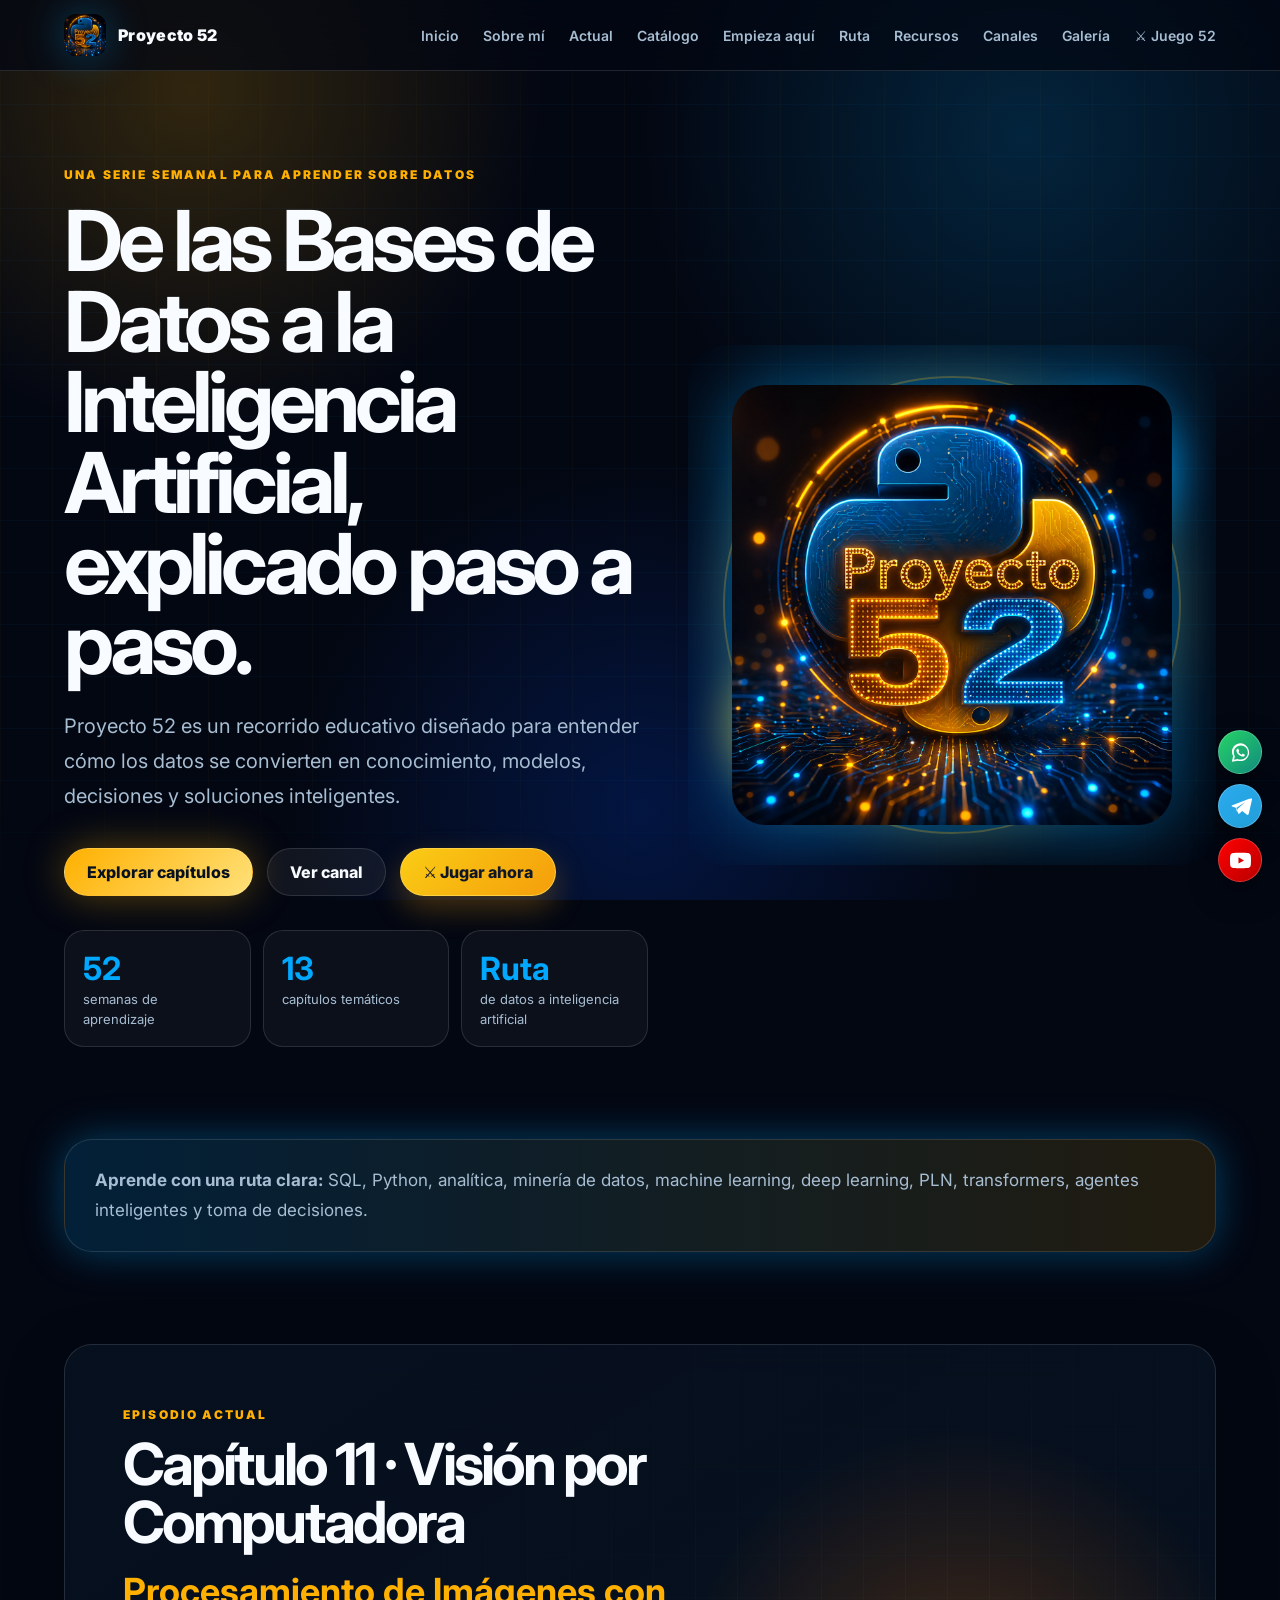
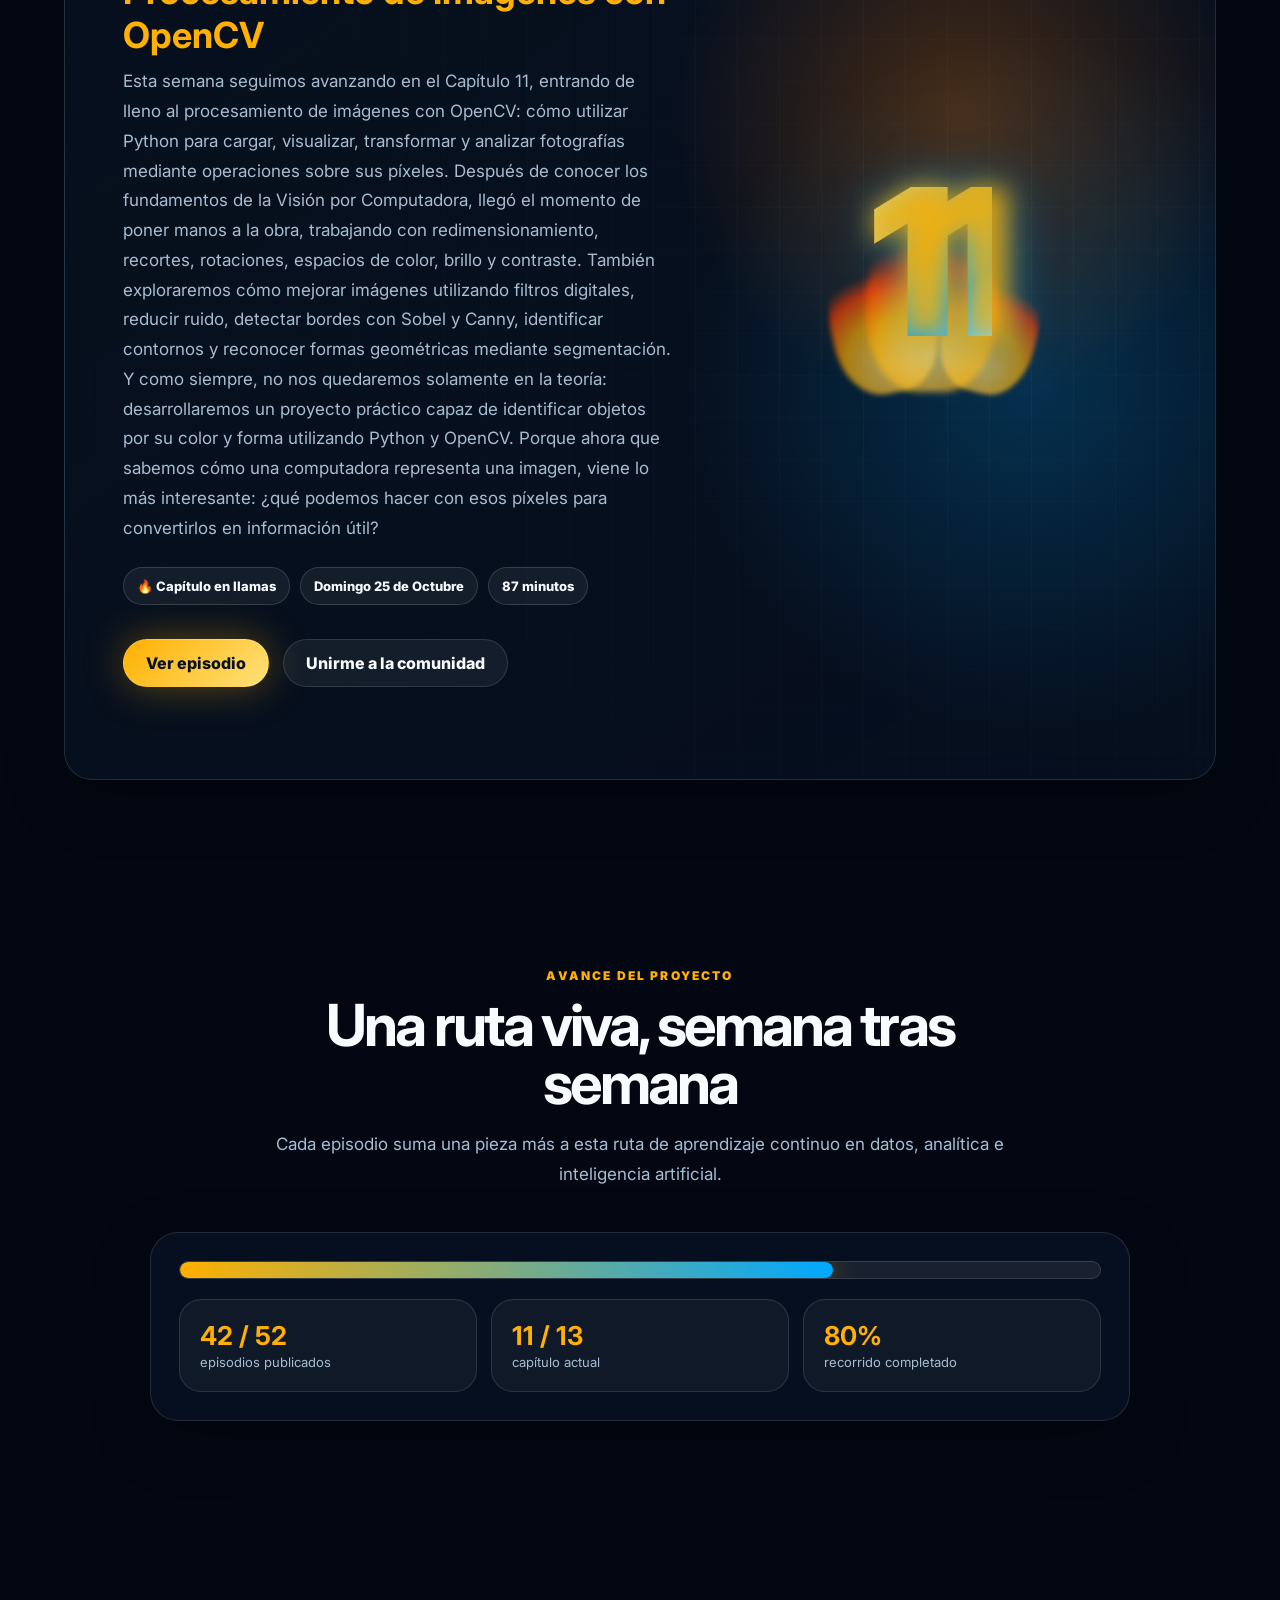
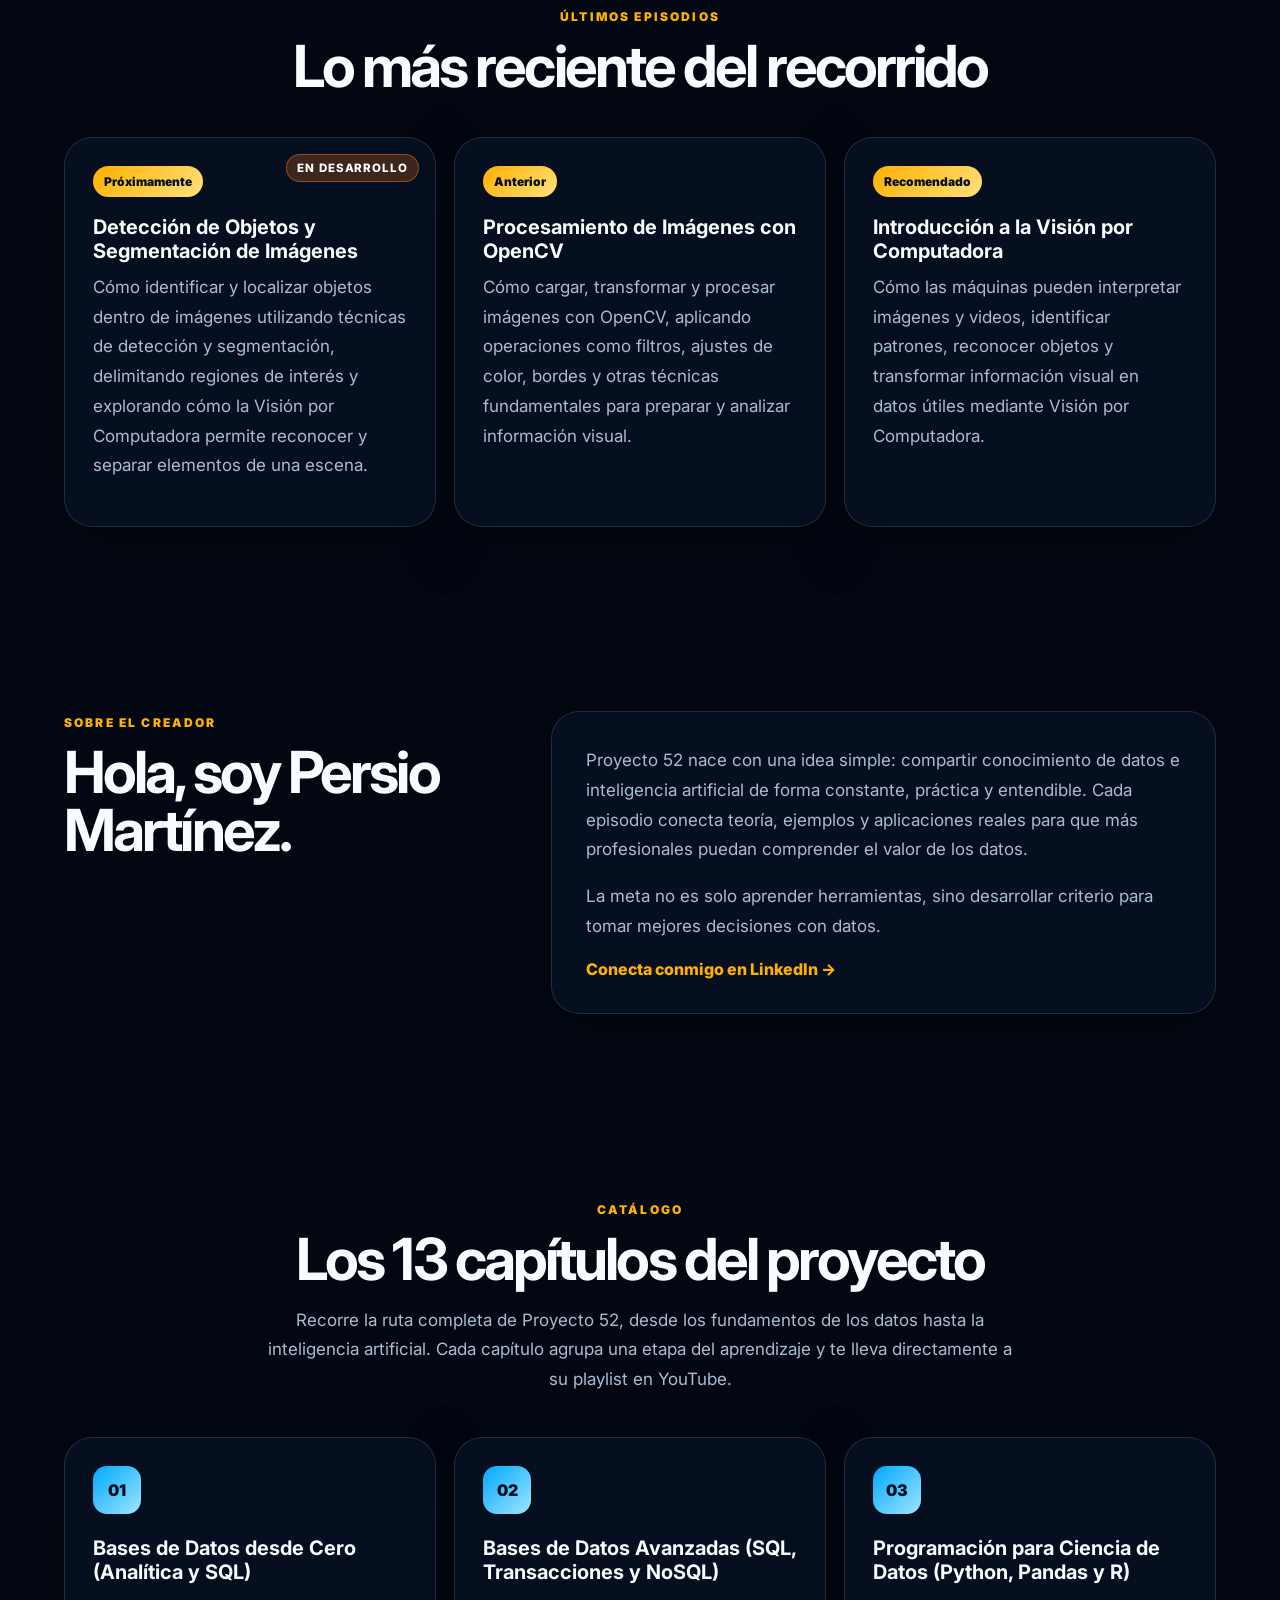
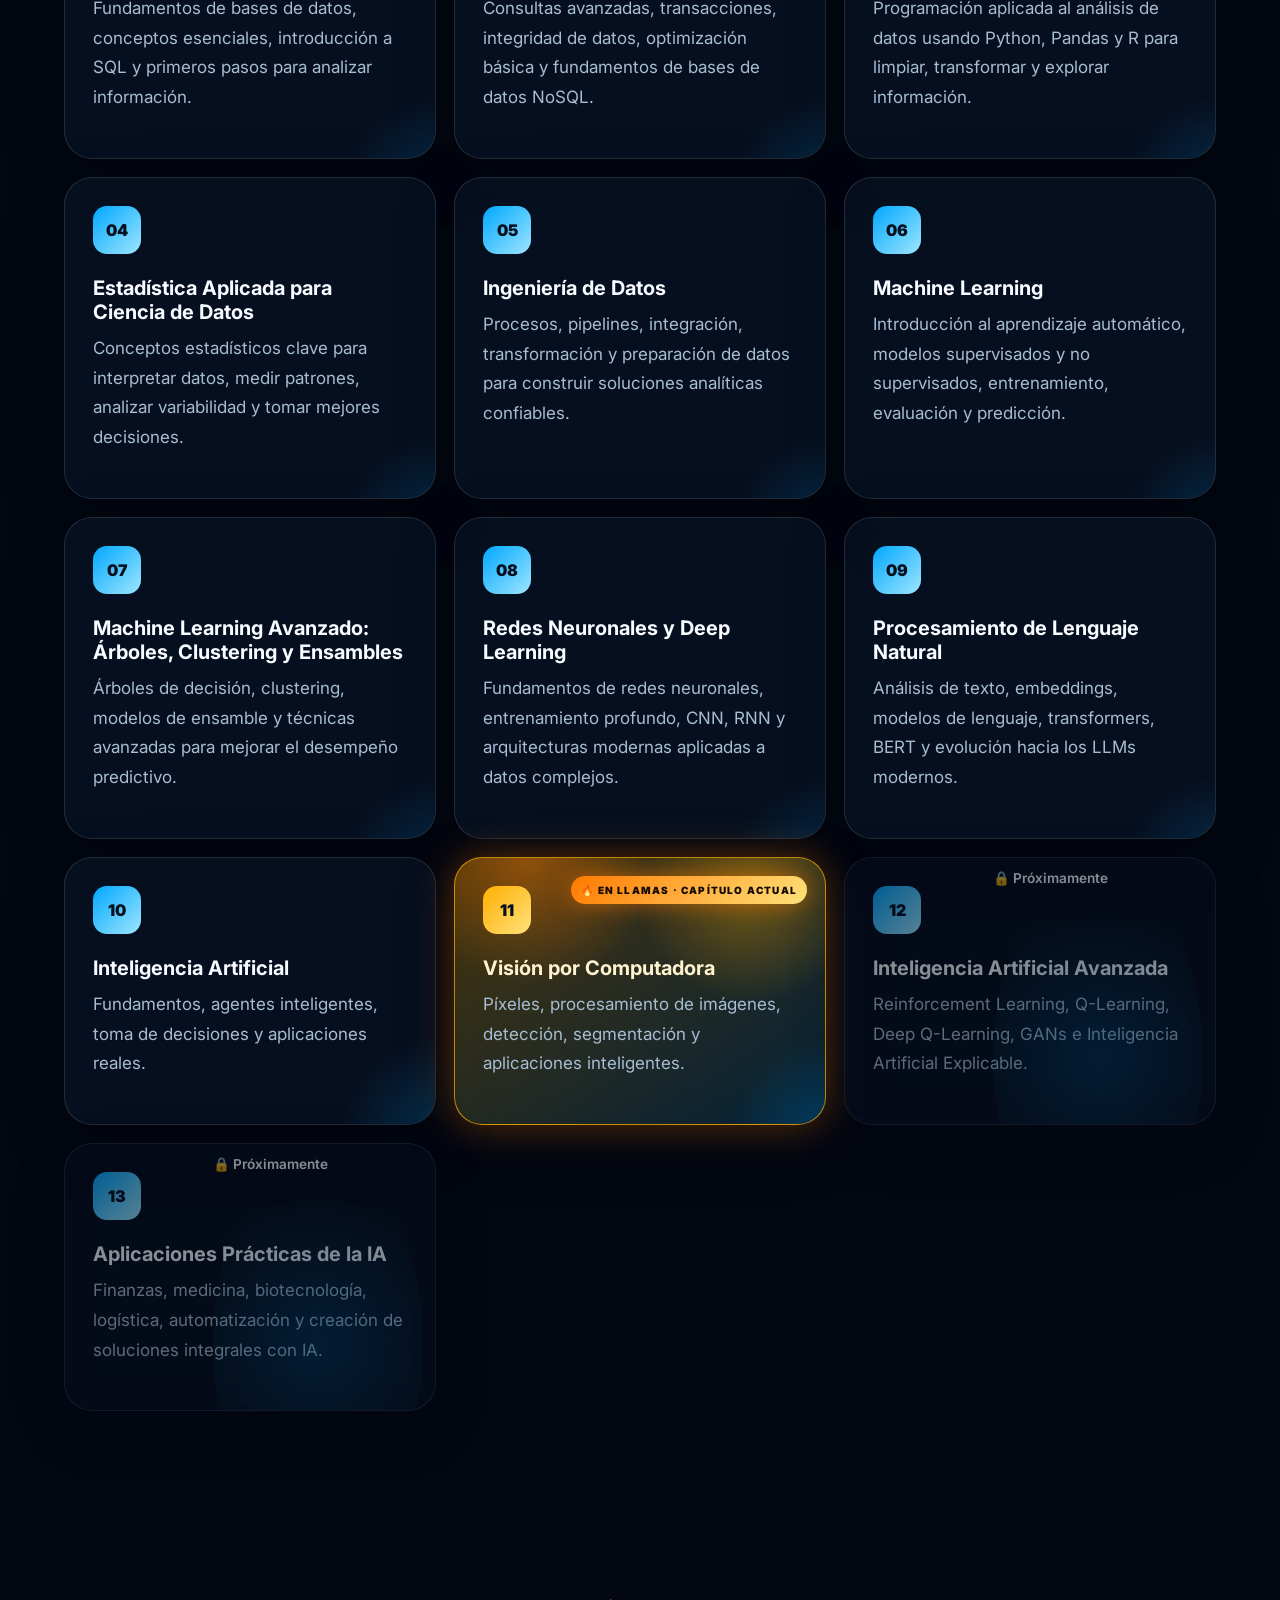
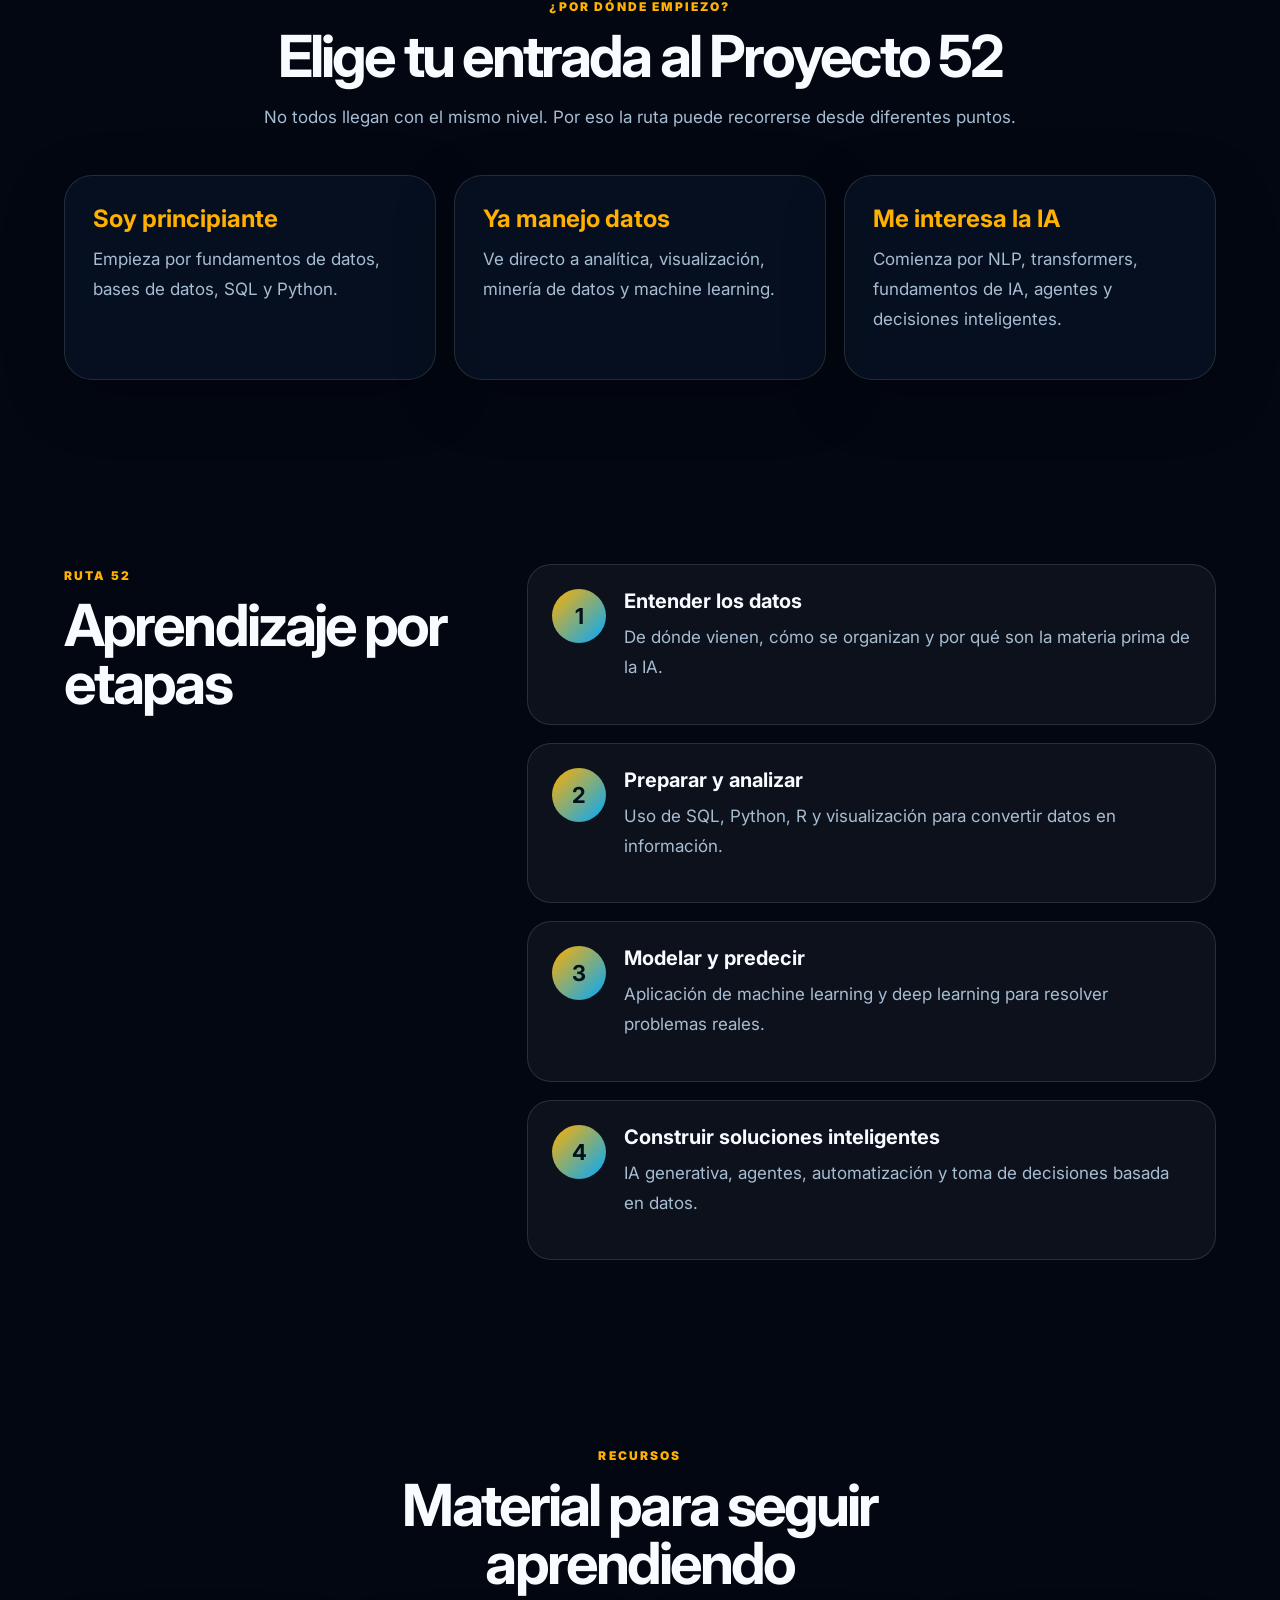
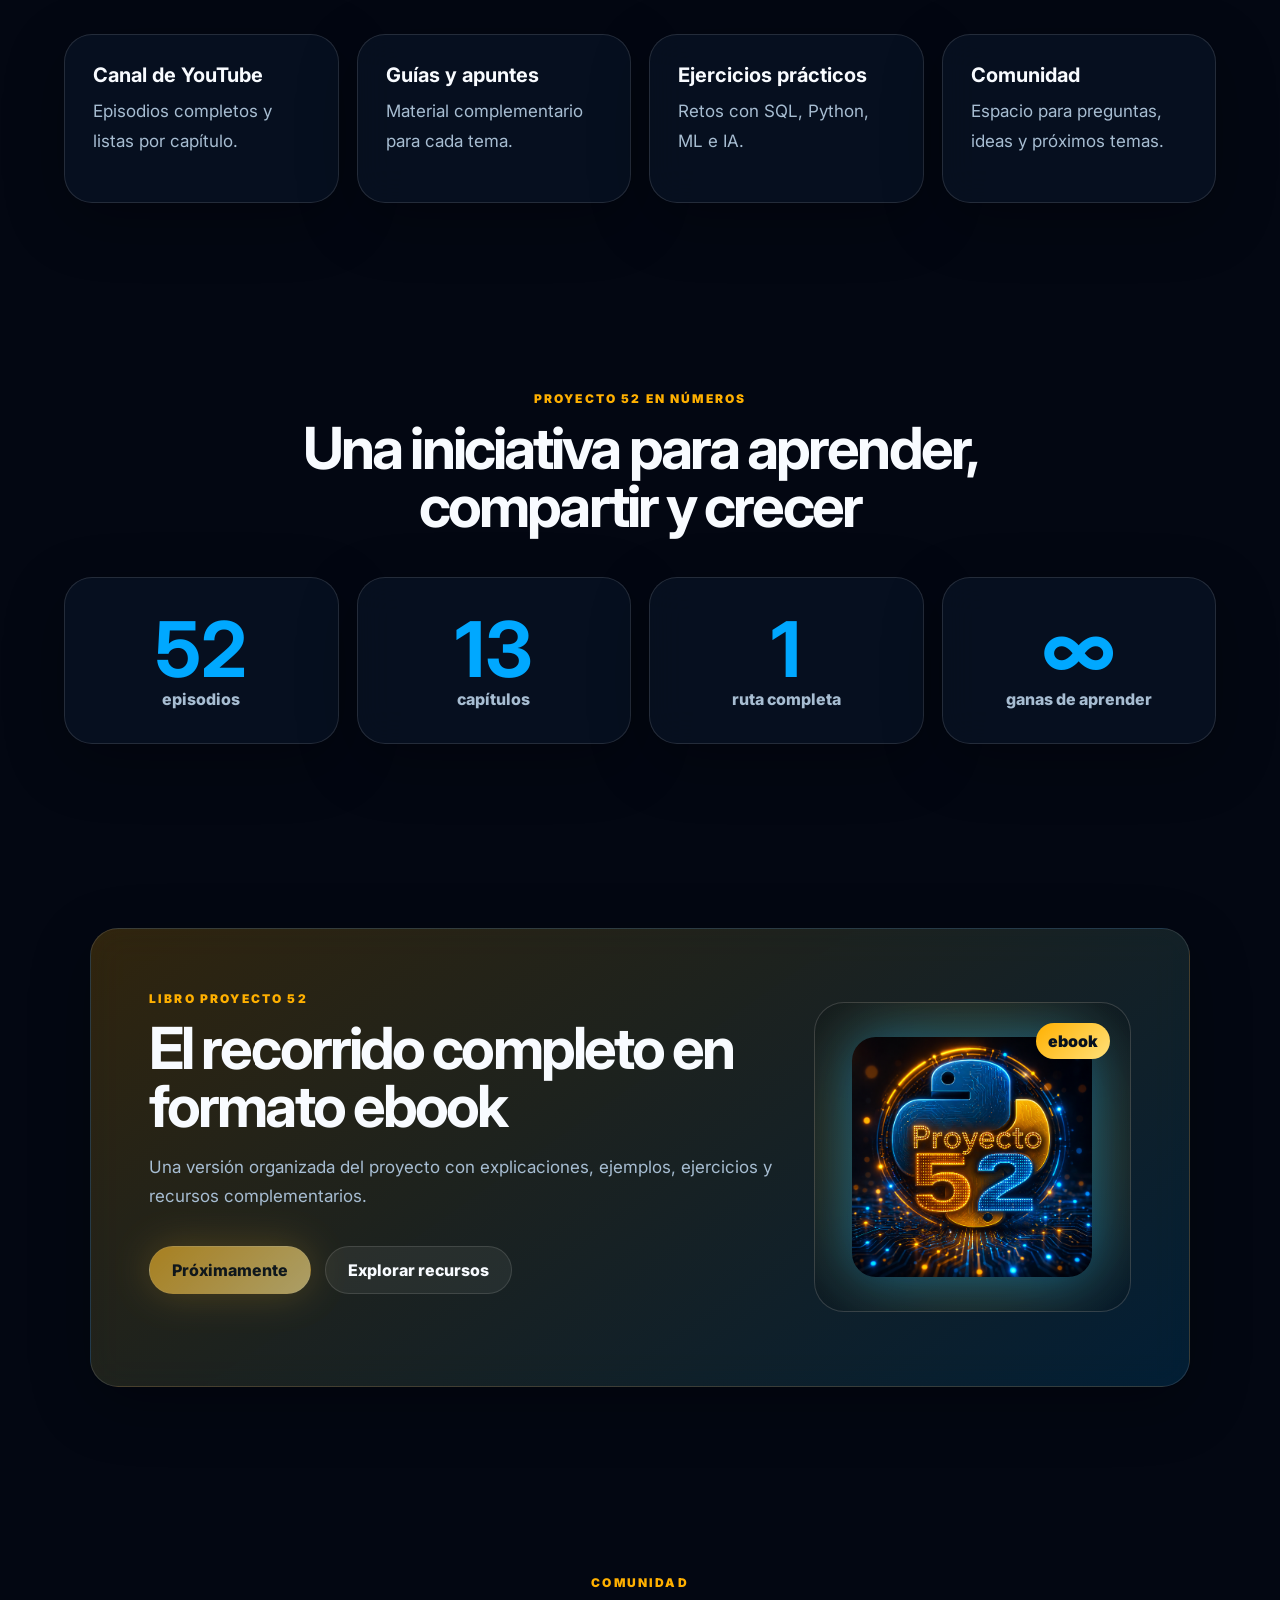
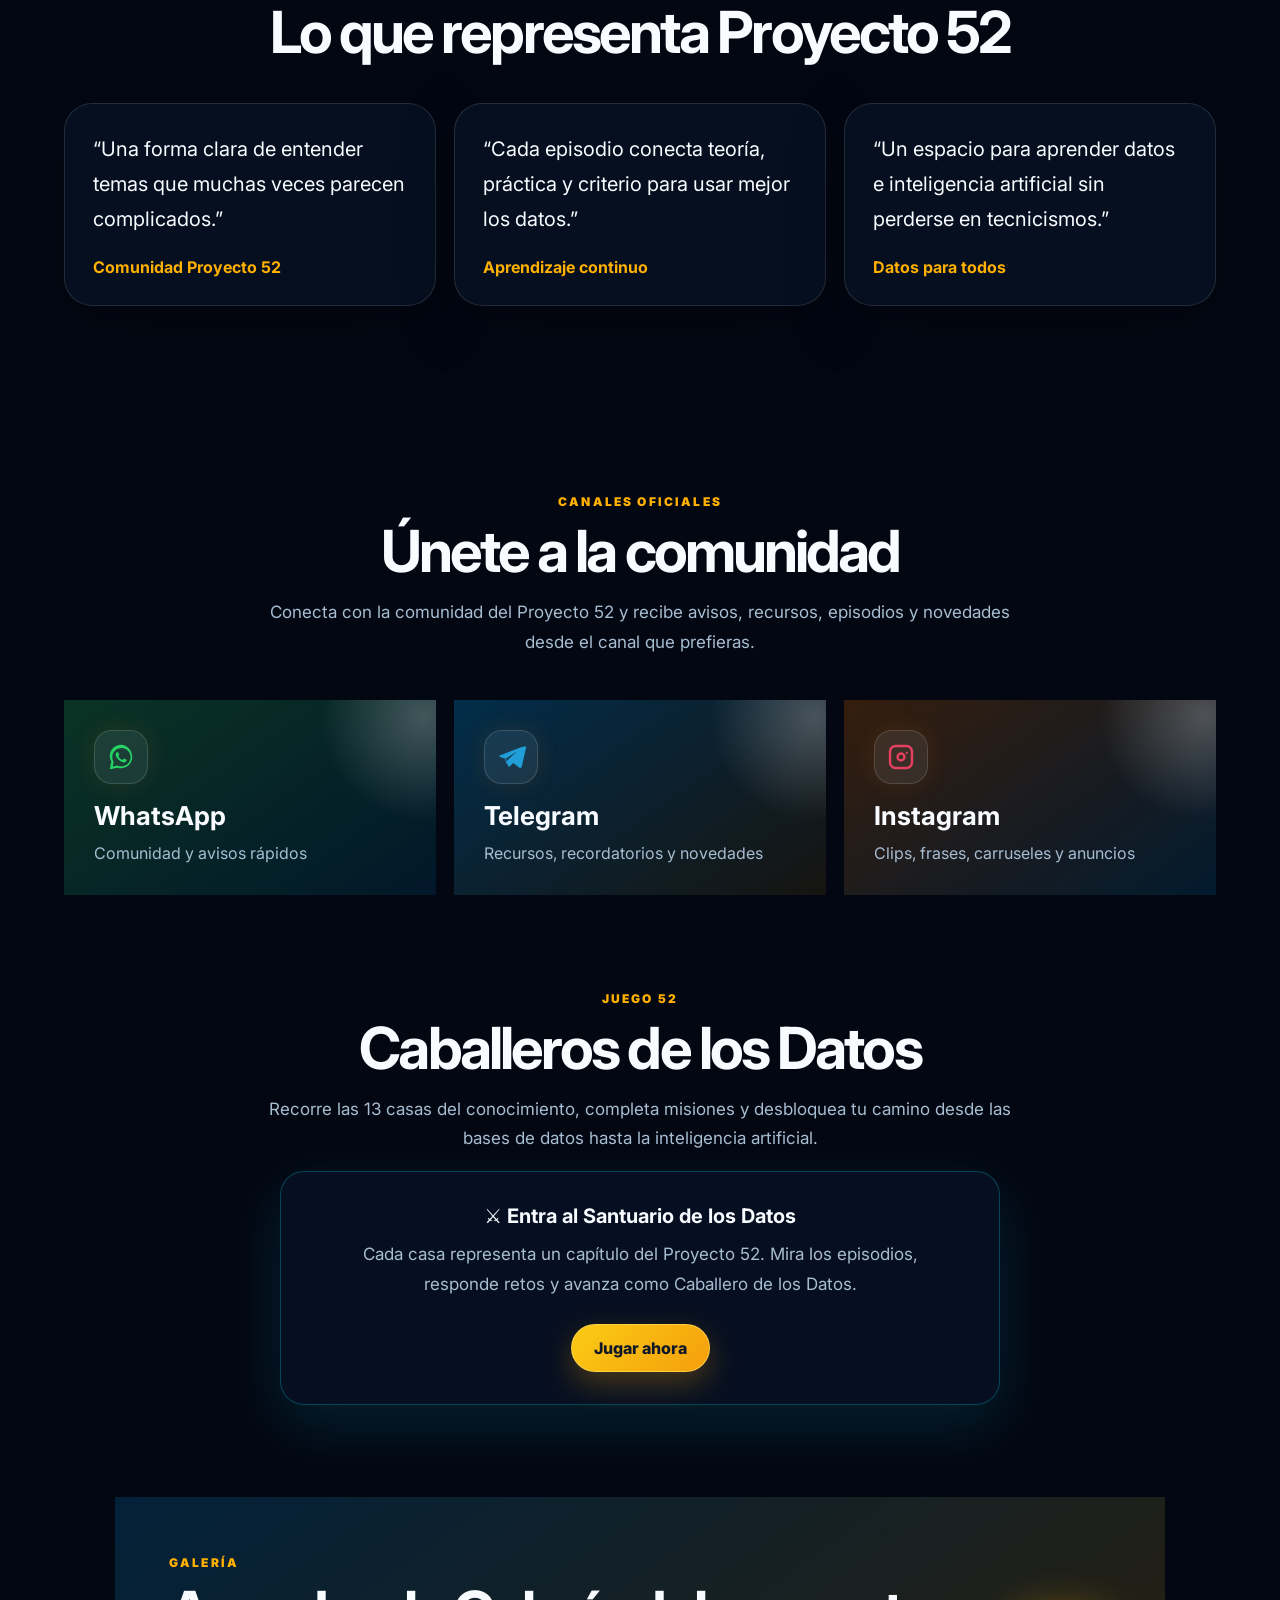
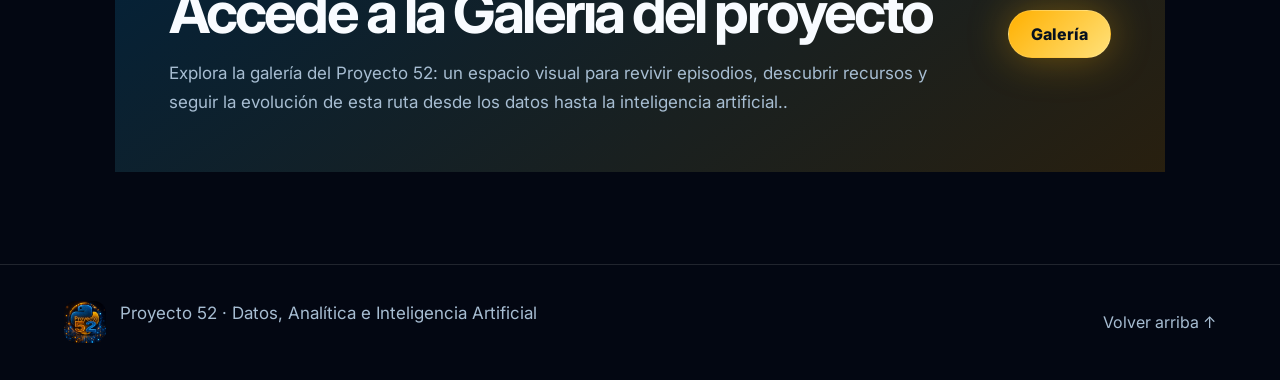
==== commit 39338f89: "Update index.html" ====
--- a/index.html
+++ b/index.html
@@ -103,7 +103,7 @@
             <span>87 minutos</span>
           </div>
           <div class="hero-actions">
-            <a class="btn primary" href="https://www.youtube.com/watch?v=sZDiN3--j8I" target="_blank" rel="noopener">Ver episodio</a>
+            <a class="btn primary" href="https://www.youtube.com/watch?v=H3PRHpNC1lQ" target="_blank" rel="noopener">Ver episodio</a>
             <a class="btn secondary" href="#canales">Unirme a la comunidad</a>
           </div>
         </div>
@@ -145,8 +145,8 @@
 		</div>
         <a class="latest-card reveal" href="https://www.youtube.com/watch?v=eMhPVaYzvsI" target="_blank" rel="noopener">
           <span>Anterior</span>
-	      <h3>Introducción a la Visión por Computadora</h3>
-          <p>Cómo las máquinas pueden interpretar imágenes y videos, identificar patrones, reconocer objetos y transformar información visual en datos útiles mediante Visión por Computadora.</p>
+	      <h3>Procesamiento de Imágenes con OpenCV</h3>
+          <p>Cómo cargar, transformar y procesar imágenes con OpenCV, aplicando operaciones como filtros, ajustes de color, bordes y otras técnicas fundamentales para preparar y analizar información visual.</p>
         </a>
         <a class="latest-card reveal" href="https://www.youtube.com/watch?v=lDv7RCvTC9o" target="_blank" rel="noopener">
           <span>Recomendado</span>
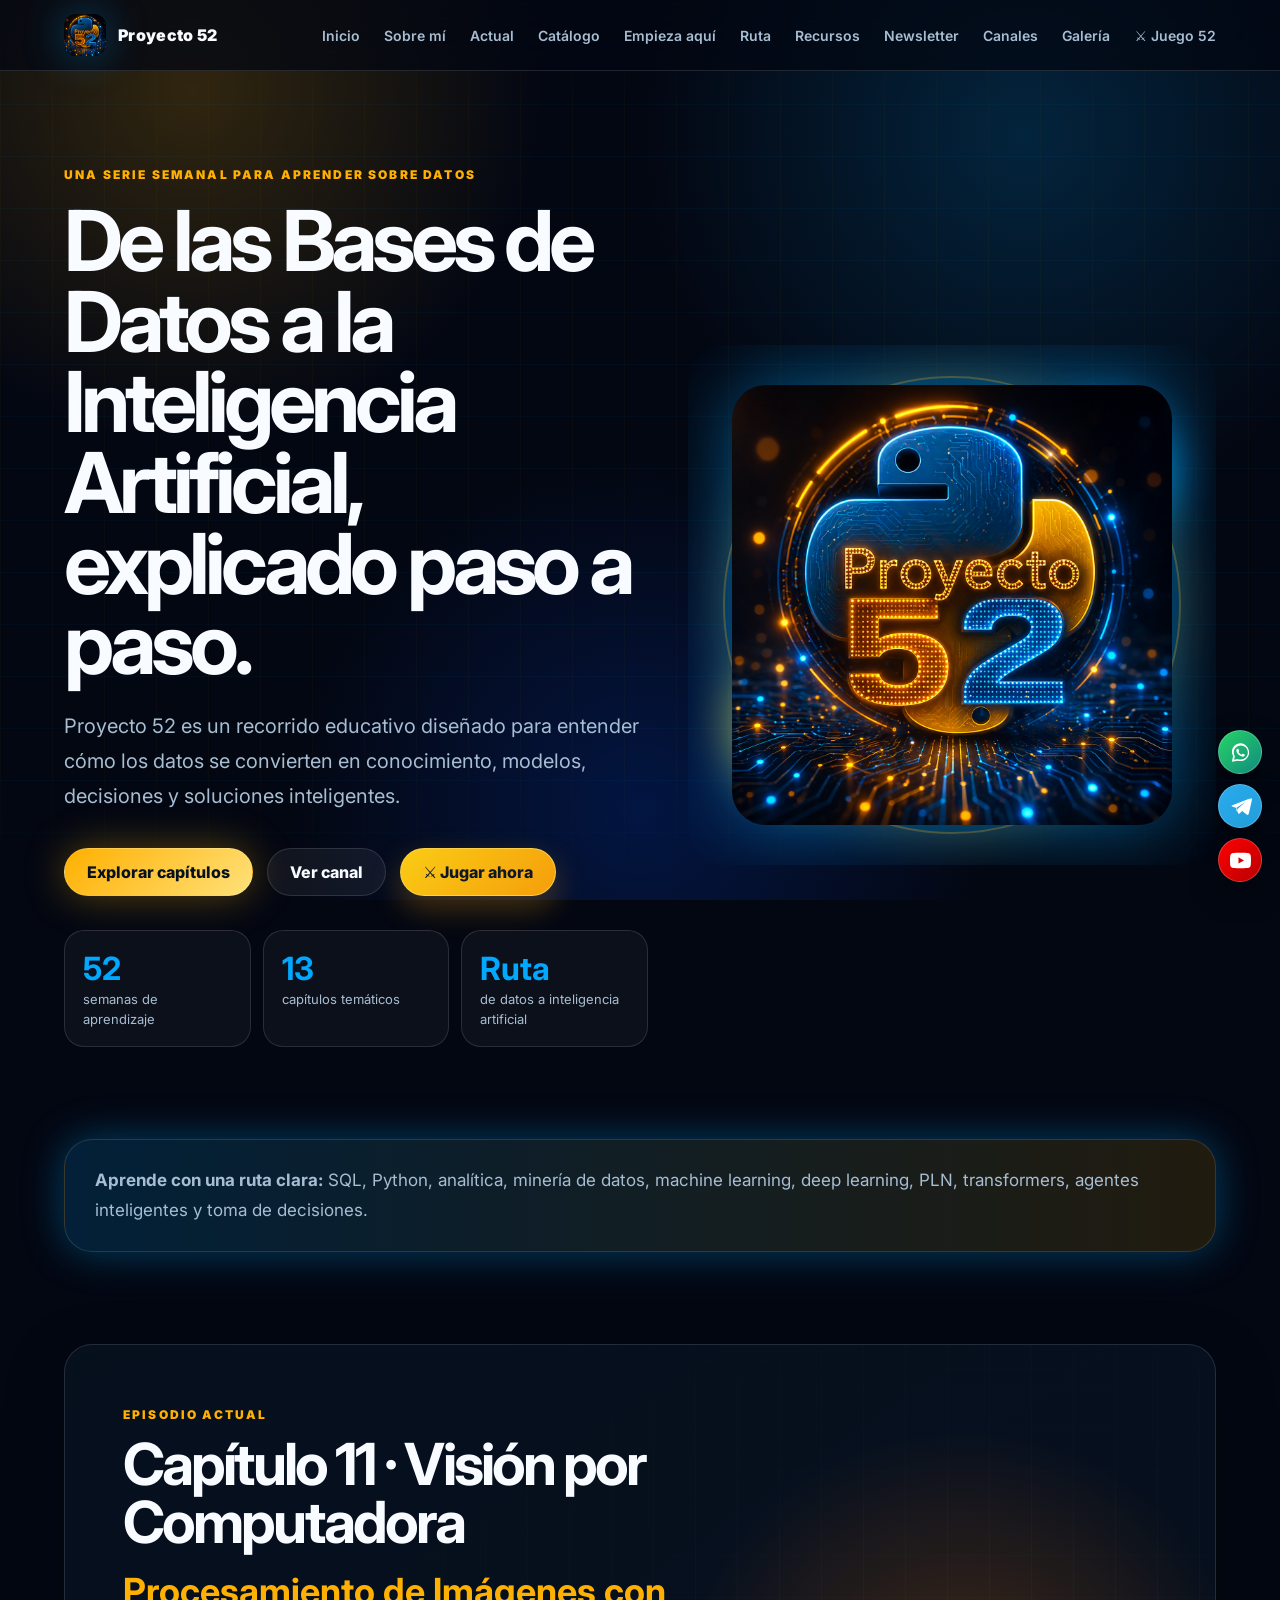
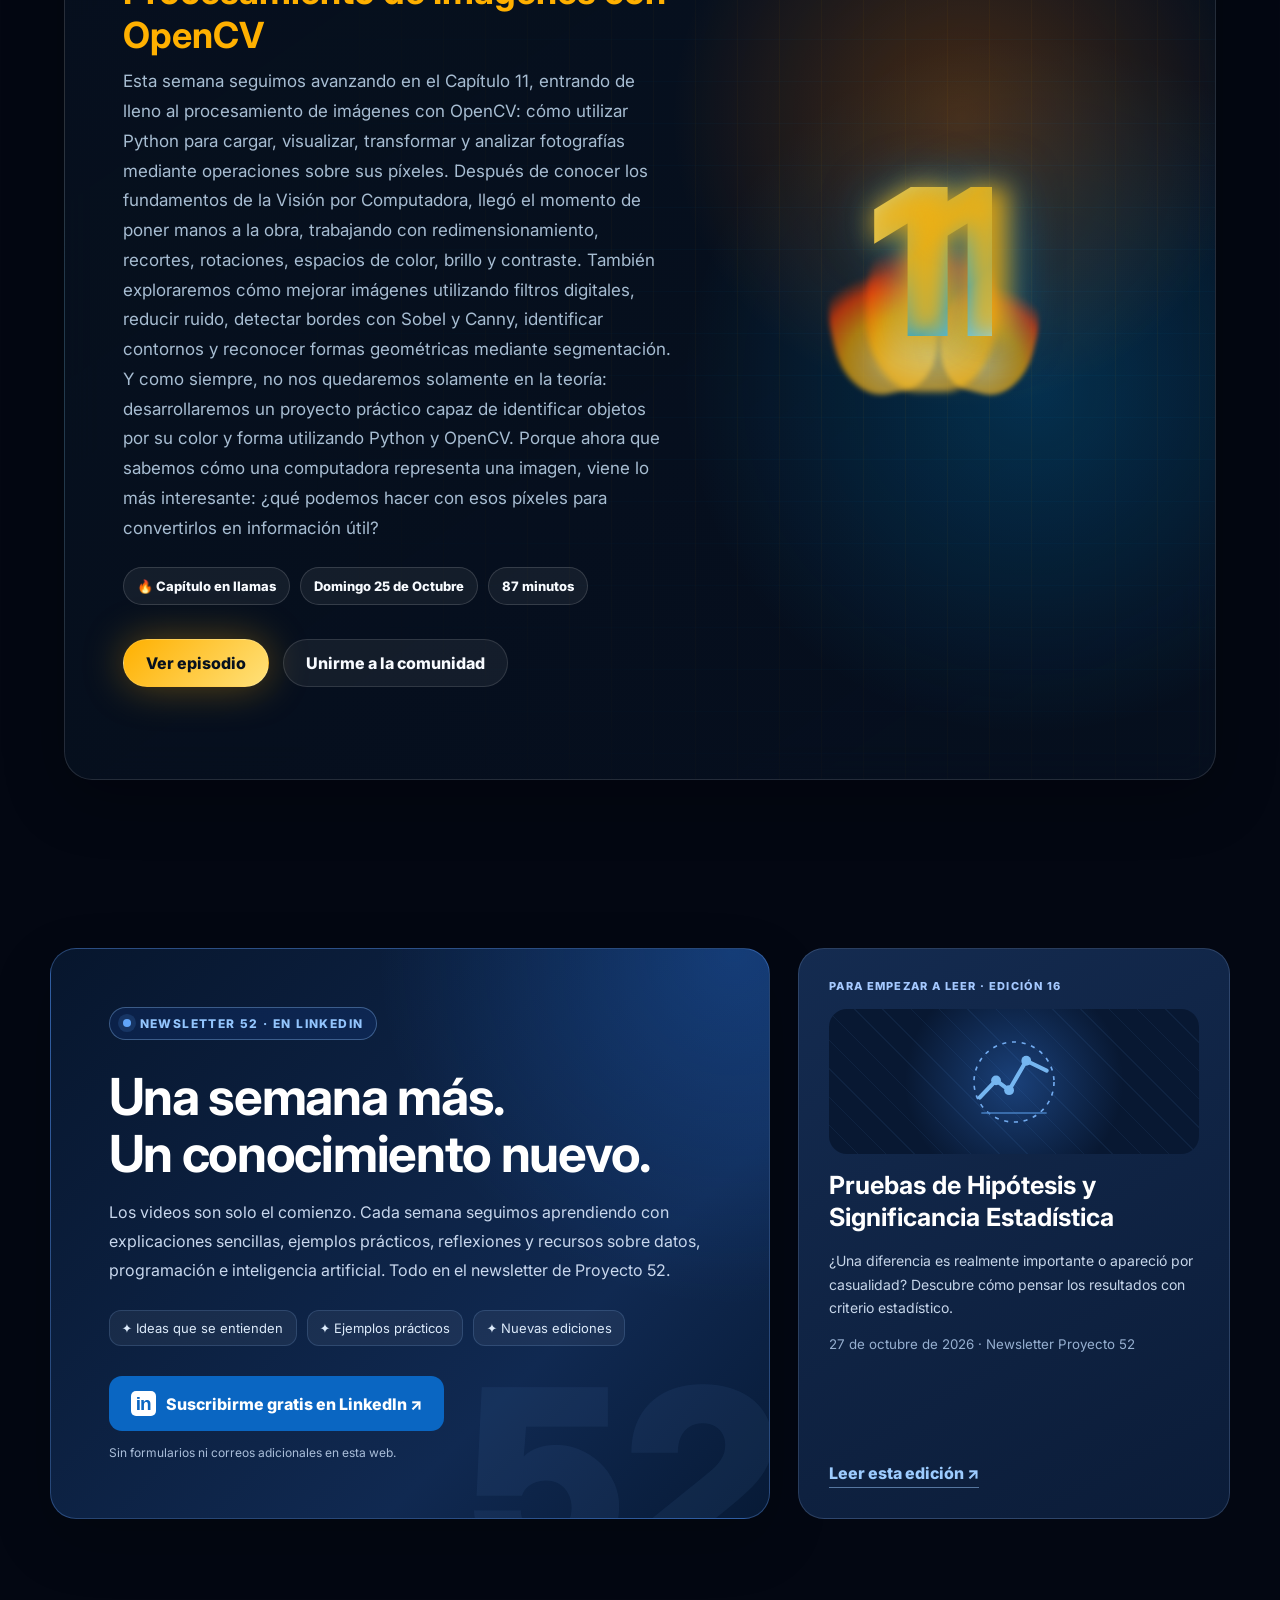
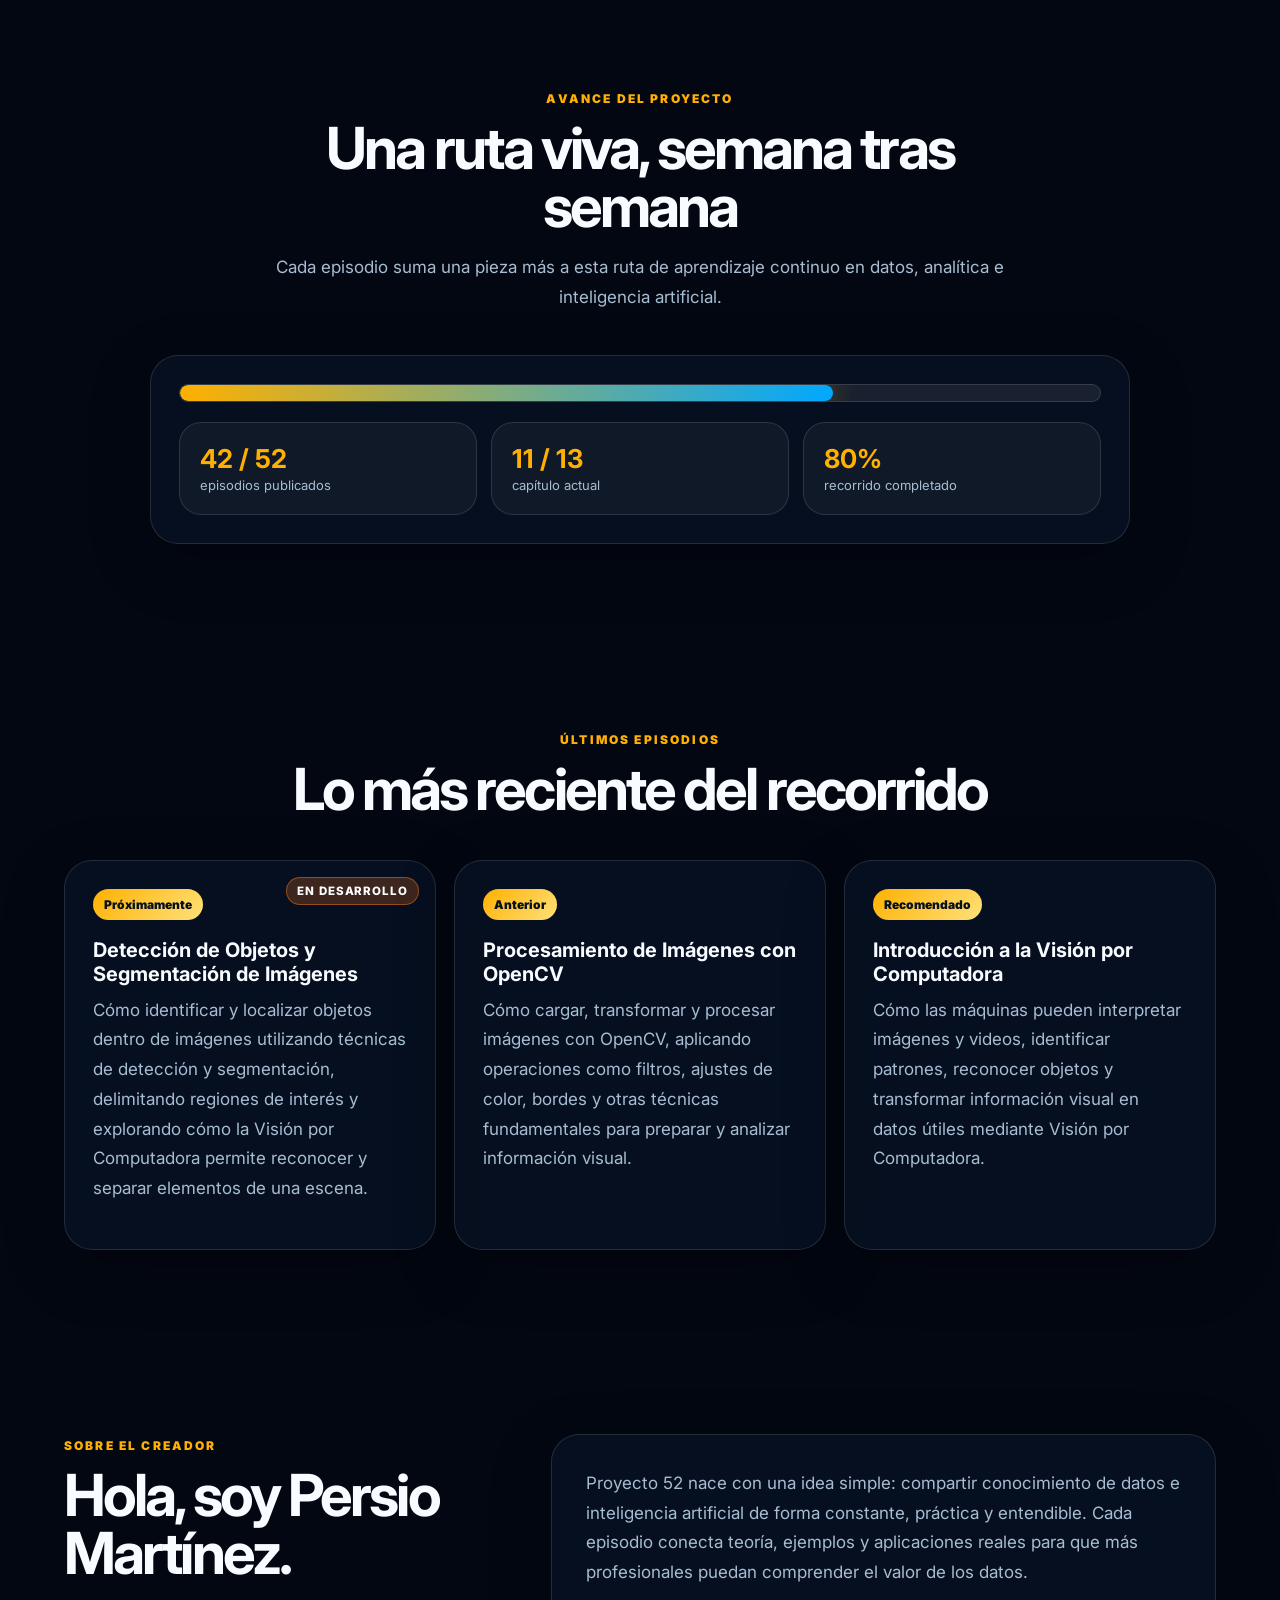
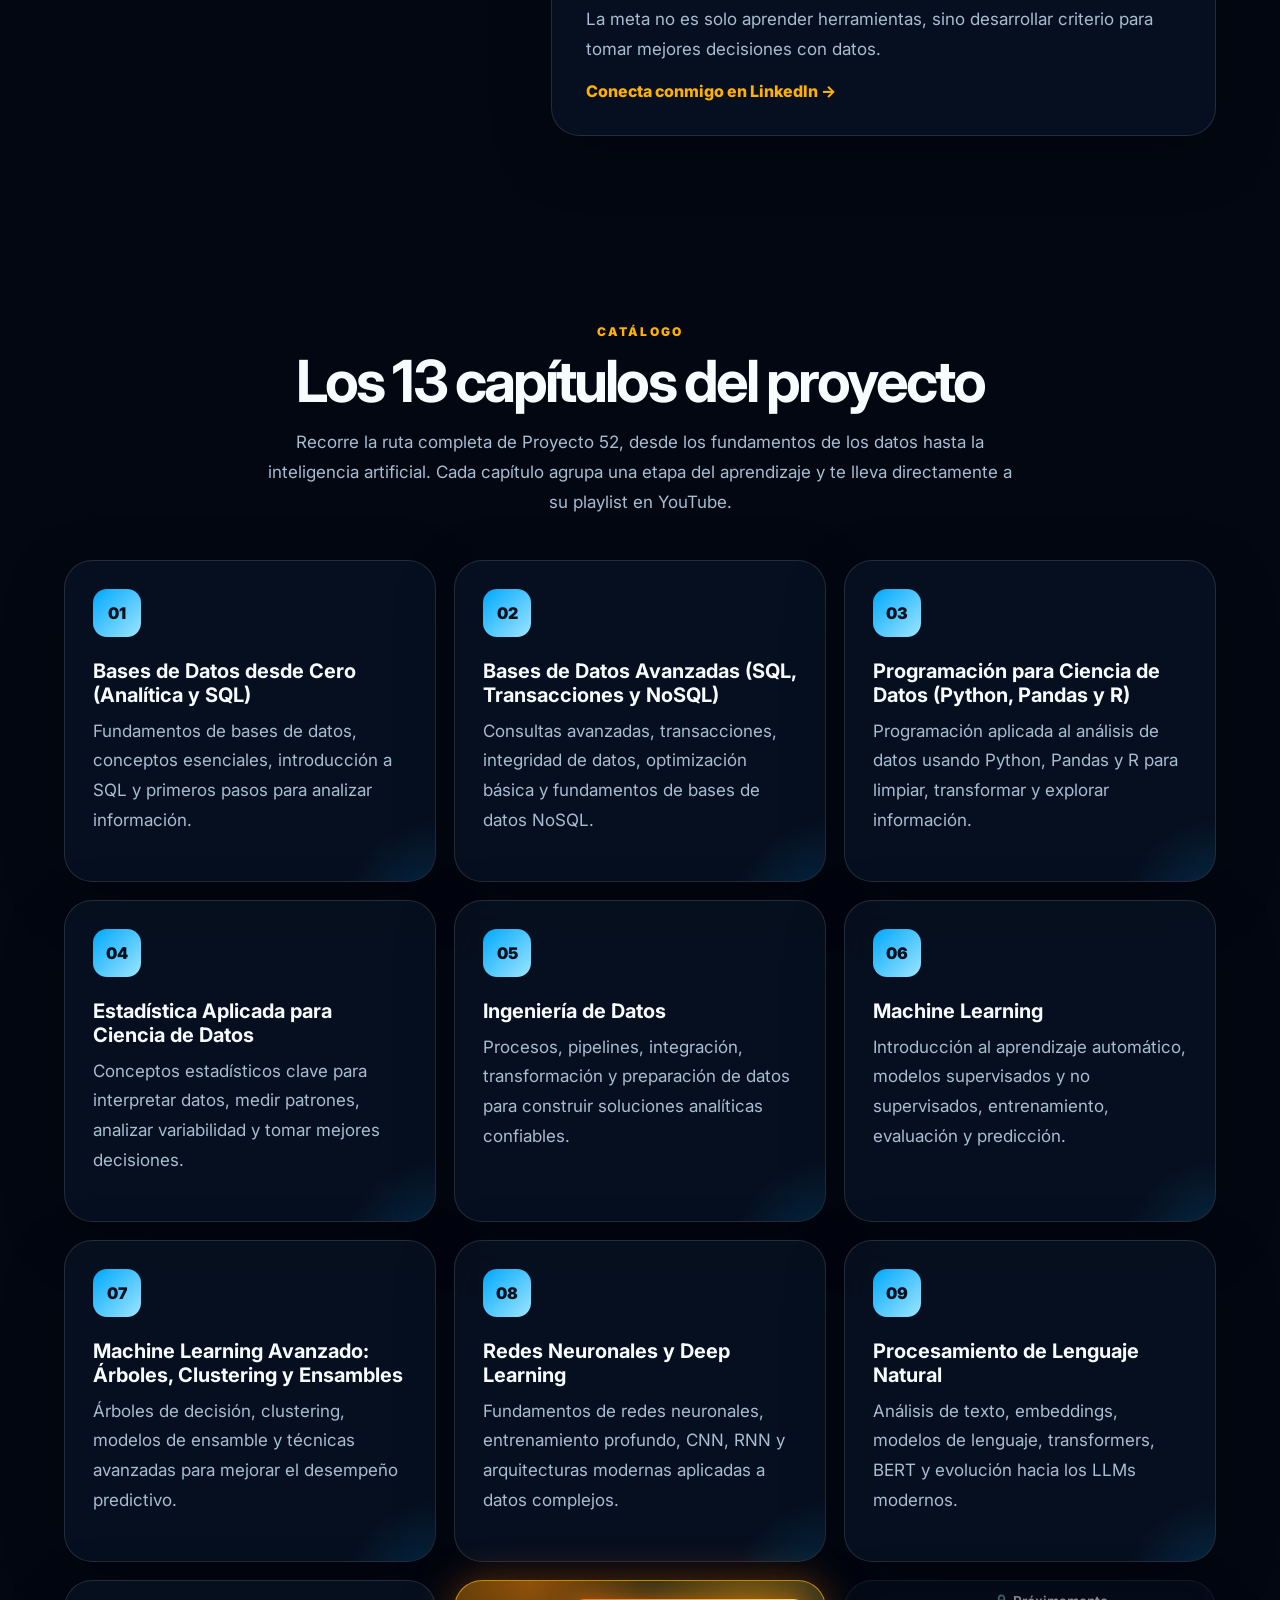
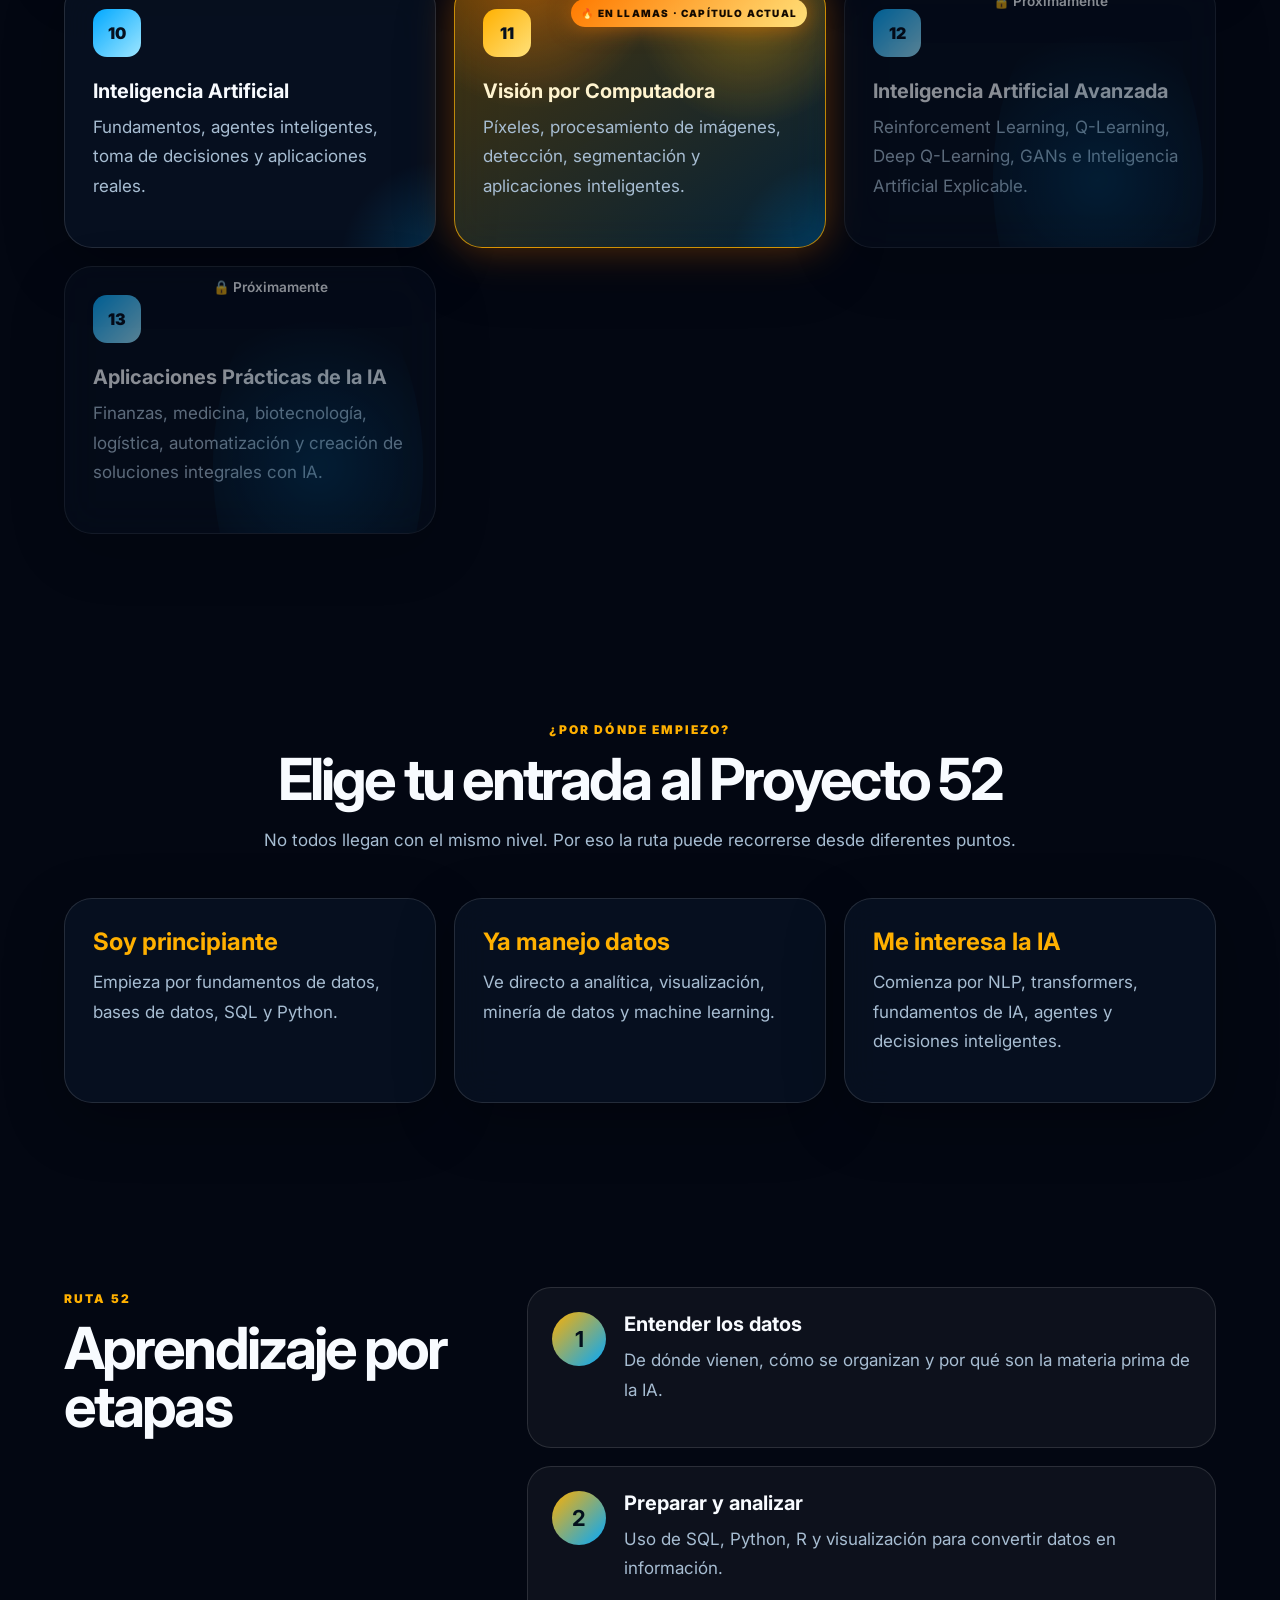
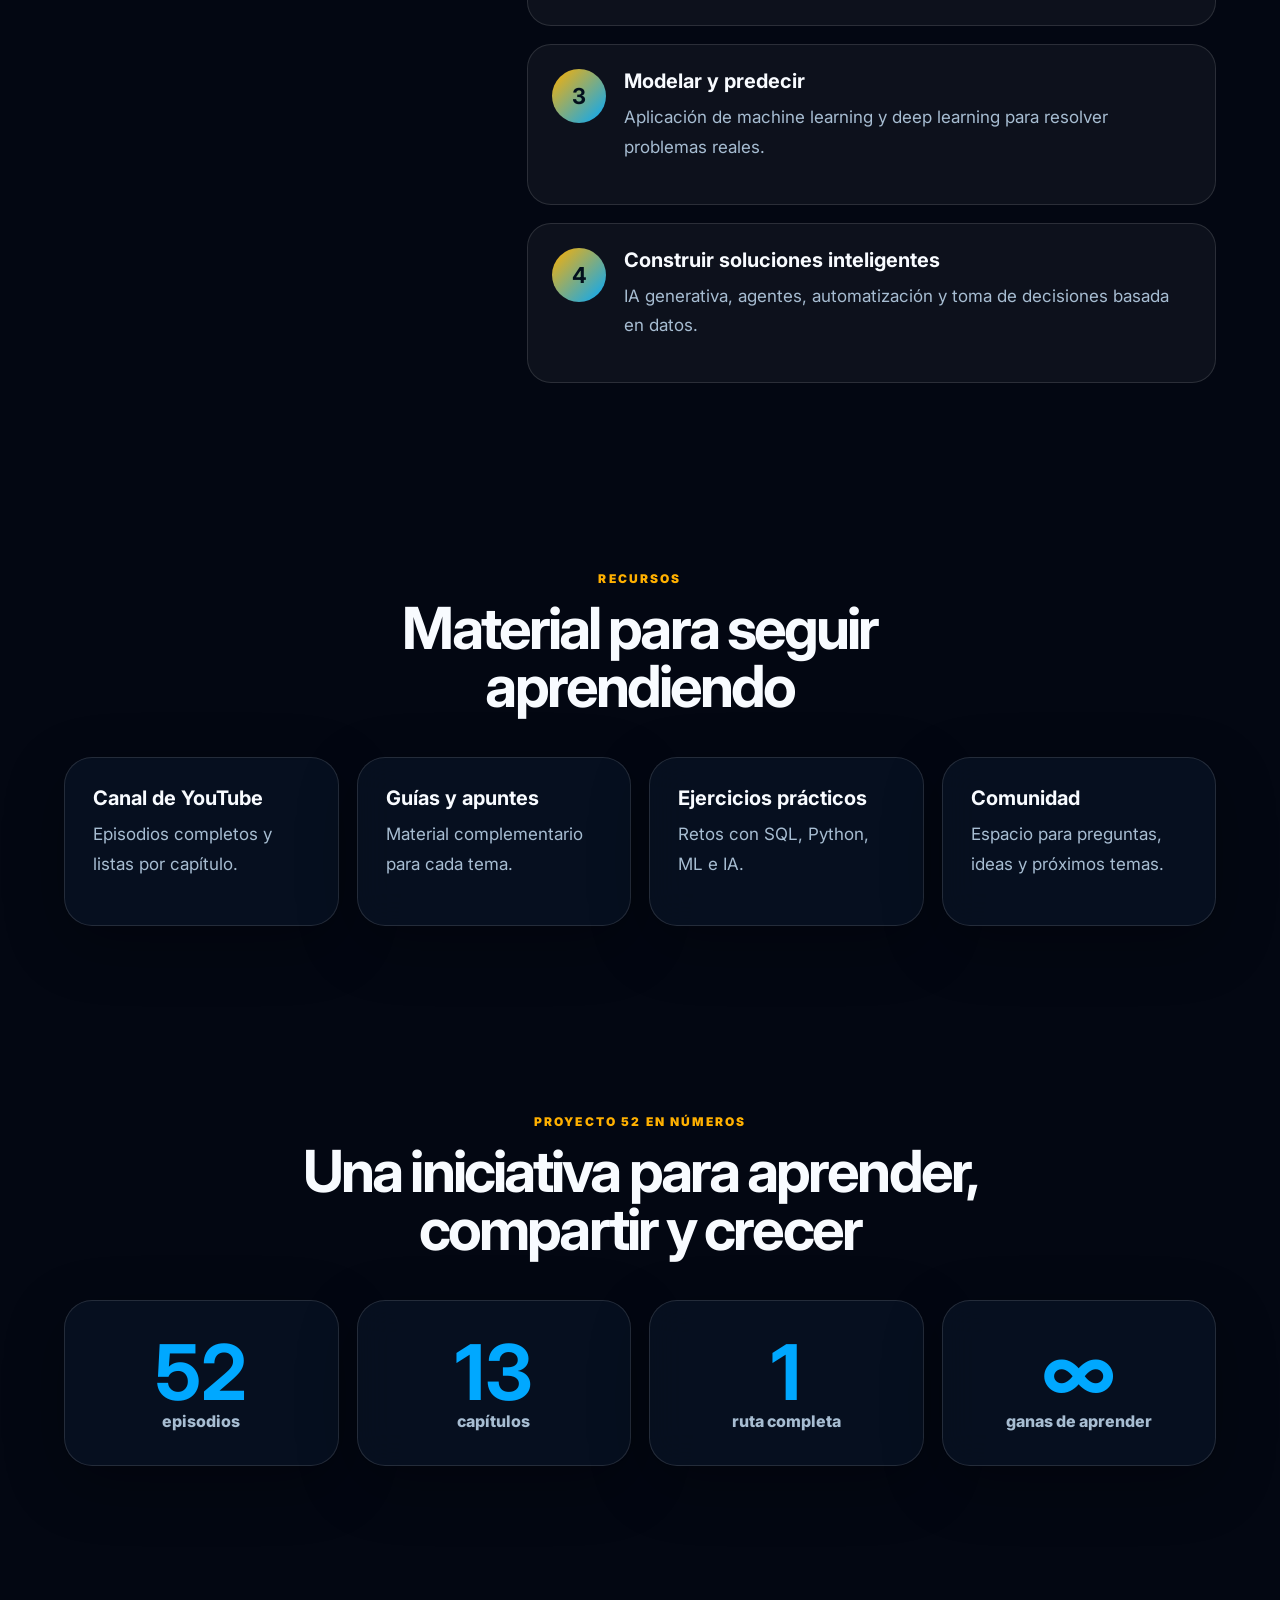
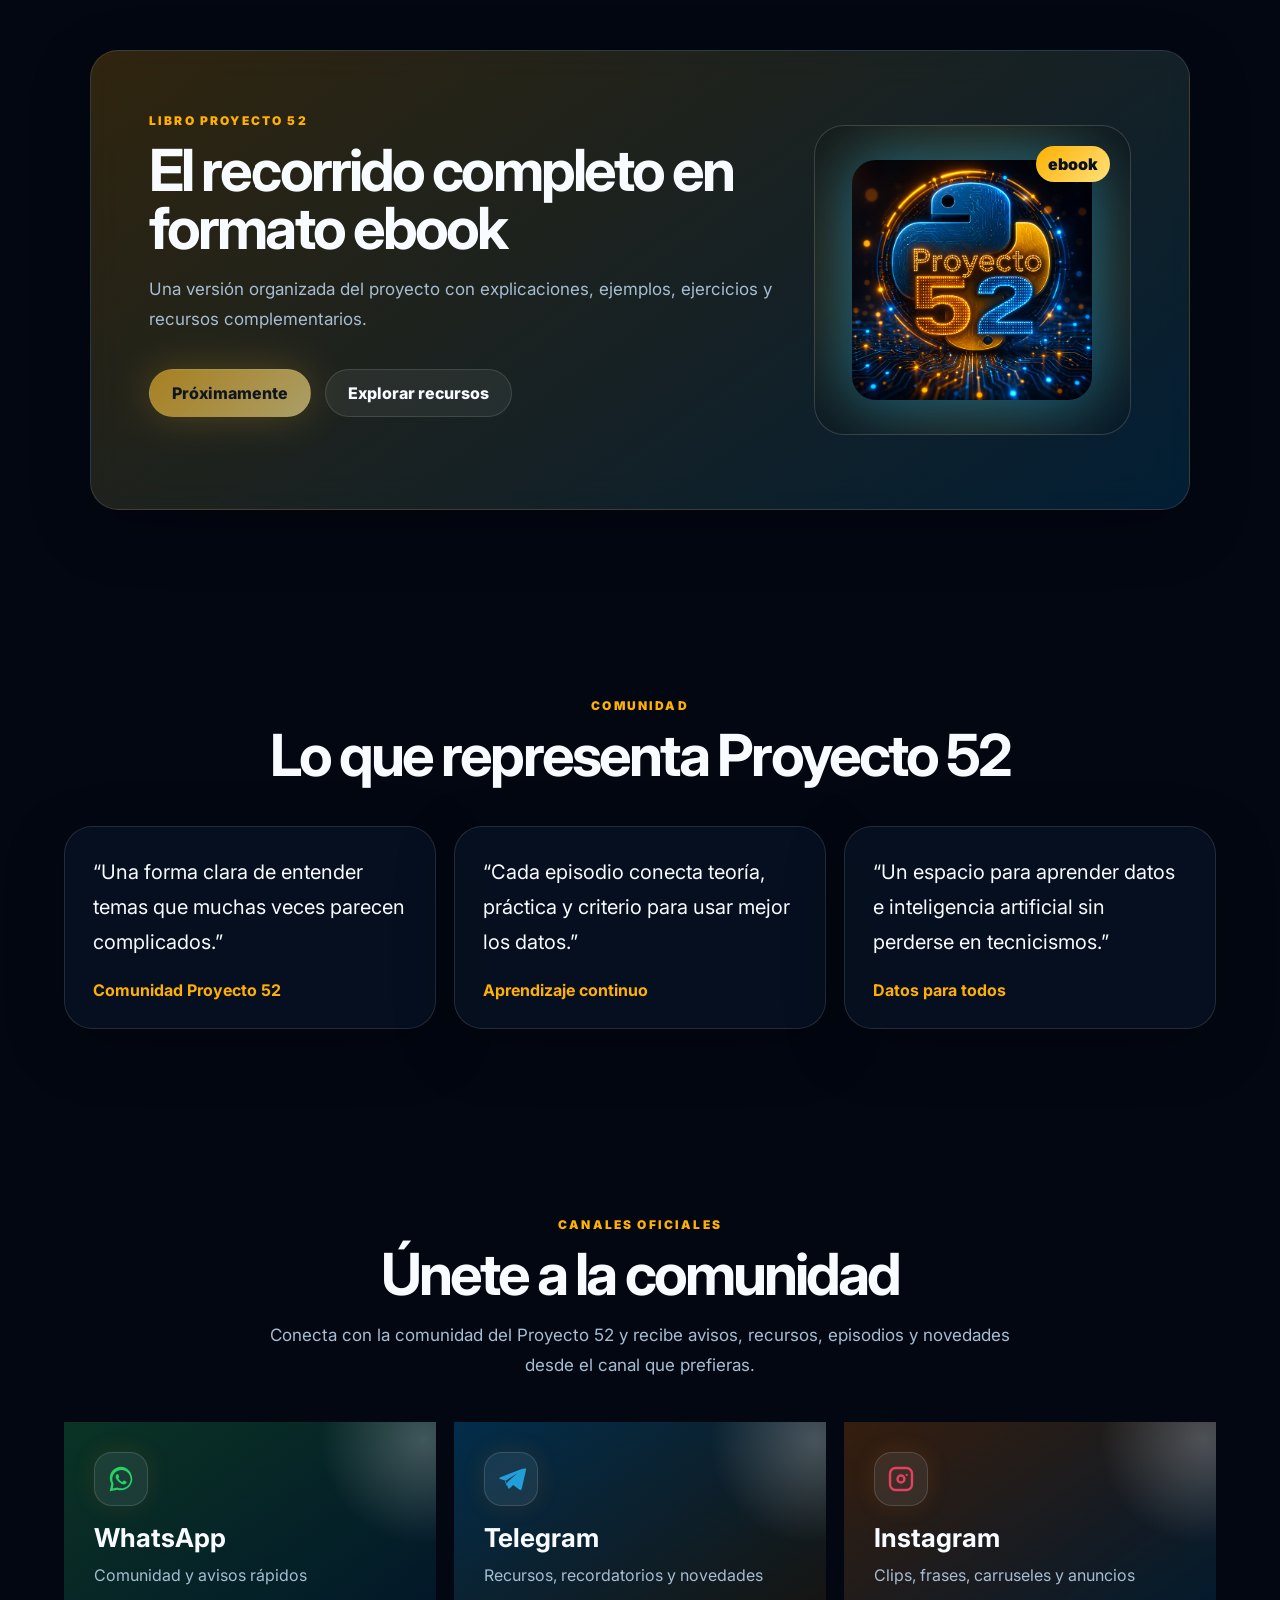
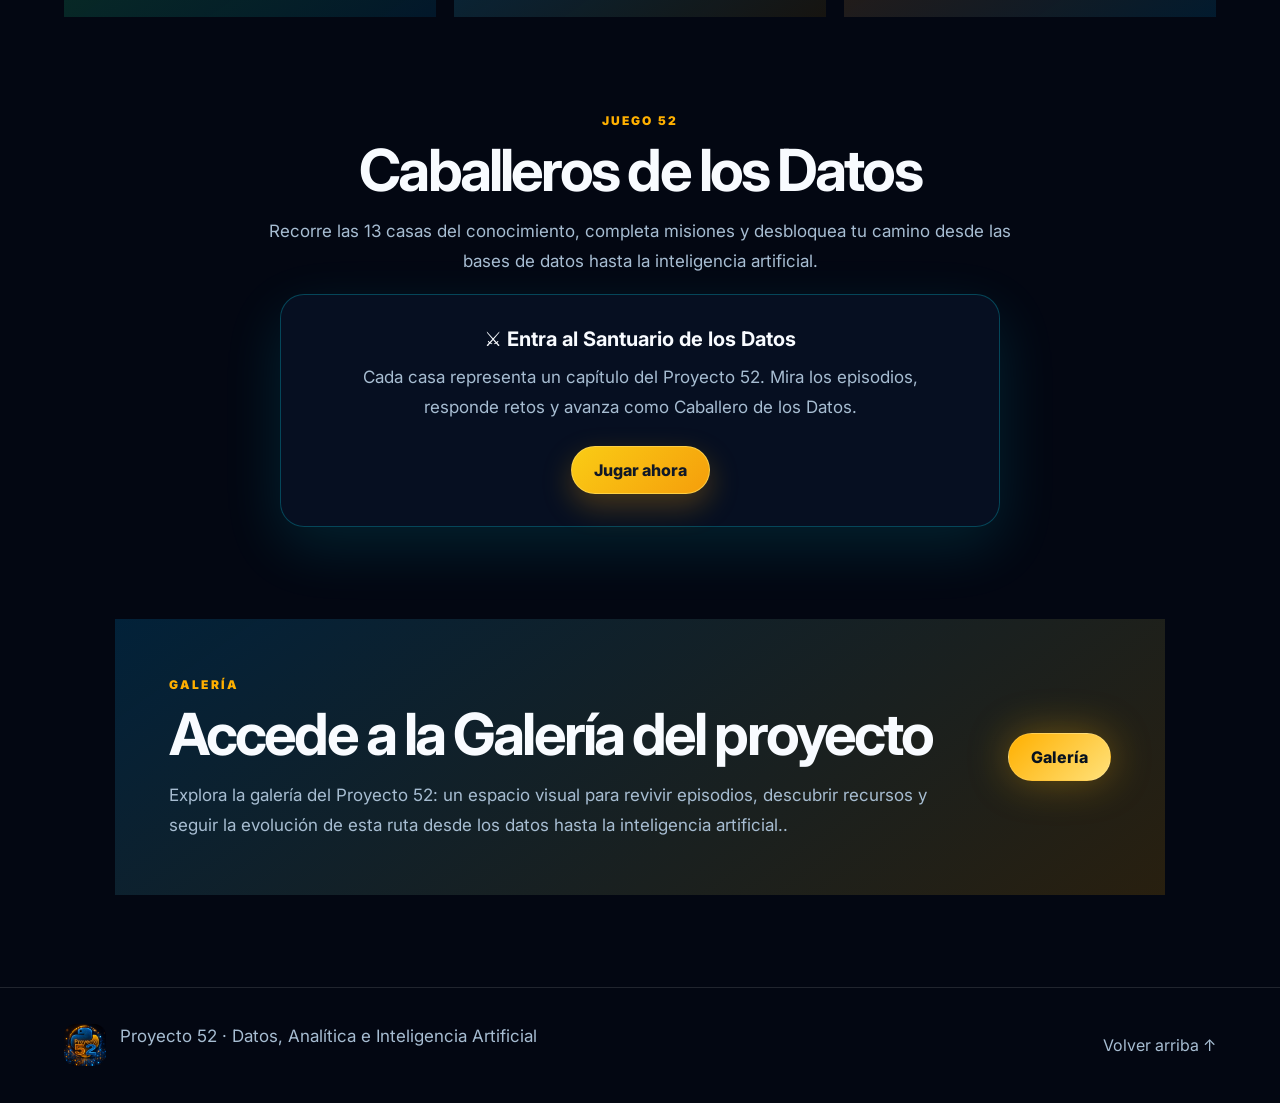
==== commit 3a08215b: "Update index.html" ====
--- a/index.html
+++ b/index.html
@@ -32,6 +32,36 @@
   <link rel="preconnect" href="https://fonts.gstatic.com" crossorigin>
   <link href="https://fonts.googleapis.com/css2?family=Inter:wght@400;500;600;700;800;900&display=swap" rel="stylesheet">
   <link rel="stylesheet" href="style.css" />
+
+  <style>
+    /* Newsletter 52: estilos encapsulados para no alterar el sitio actual */
+    .n52-section { position:relative; padding:76px 20px; }
+    .n52-wrap { max-width:1180px; margin:0 auto; display:grid; grid-template-columns:minmax(0,1.25fr) minmax(290px,.75fr); gap:28px; align-items:stretch; }
+    .n52-feature { position:relative; overflow:hidden; border:1px solid rgba(106,165,255,.32); border-radius:26px; padding:clamp(28px,4.5vw,58px); background:radial-gradient(circle at 95% 0%,rgba(40,130,255,.26),transparent 40%),linear-gradient(135deg,#07162d,#102951 70%,#071a36); box-shadow:0 22px 60px rgba(0,0,0,.18); color:#fff; }
+    .n52-feature:after { content:'52'; position:absolute; right:-13px; bottom:-85px; font-size:250px; font-weight:900; line-height:1; color:rgba(126,185,255,.065); pointer-events:none; }
+    .n52-eyebrow { display:inline-flex; align-items:center; gap:9px; padding:8px 13px; border:1px solid rgba(147,197,253,.35); border-radius:50px; color:#93c5fd; background:rgba(37,99,235,.12); font-size:12px; text-transform:uppercase; font-weight:800; letter-spacing:1.4px; }
+    .n52-dot { width:8px; height:8px; background:#60a5fa; border-radius:50%; box-shadow:0 0 0 5px rgba(96,165,250,.15); }
+    .n52-feature h2 { position:relative; z-index:1; margin:28px 0 16px; max-width:680px; font-size:clamp(30px,4vw,51px); line-height:1.12; color:#fff; letter-spacing:-1.3px; }
+    .n52-feature p { position:relative; z-index:1; max-width:660px; color:#c8d7ed; line-height:1.8; font-size:16px; }
+    .n52-points { position:relative; z-index:1; display:flex; flex-wrap:wrap; gap:10px; margin:26px 0 30px; }
+    .n52-points span { display:inline-block; padding:9px 12px; border:1px solid rgba(147,197,253,.17); background:rgba(255,255,255,.055); border-radius:12px; color:#dceafa; font-size:13px; }
+    .n52-actions { position:relative; z-index:1; display:flex; flex-wrap:wrap; gap:14px; align-items:center; }
+    .n52-button { display:inline-flex; justify-content:center; align-items:center; gap:10px; padding:15px 22px; background:#0a66c2; color:white!important; text-decoration:none; border-radius:13px; font-weight:800; transition:transform .2s ease,background .2s ease,box-shadow .2s ease; }
+    .n52-button:hover { background:#0c7ddd; transform:translateY(-2px); box-shadow:0 10px 24px rgba(10,102,194,.28); }
+    .n52-button:focus-visible,.n52-secondary:focus-visible { outline:3px solid #93c5fd; outline-offset:3px; }
+    .n52-in { display:inline-flex; align-items:center; justify-content:center; width:25px; height:25px; border-radius:5px; background:white; color:#0a66c2; font-weight:900; font-family:Arial,sans-serif; font-size:19px; letter-spacing:-1px; }
+    .n52-note { font-size:12px; color:#aabed9; }
+    .n52-preview { display:flex; flex-direction:column; gap:16px; padding:30px; border-radius:26px; border:1px solid rgba(139,165,206,.23); background:linear-gradient(150deg,#142b50,#0b1c38); color:#fff; }
+    .n52-preview-tag { align-self:flex-start; color:#a5c9ff; font-size:11px; letter-spacing:1.3px; text-transform:uppercase; font-weight:800; }
+    .n52-art { min-height:145px; display:flex; align-items:center; justify-content:center; border-radius:18px; background:radial-gradient(circle at 50% 50%,rgba(60,140,255,.35),transparent 55%),repeating-linear-gradient(45deg,rgba(99,169,255,.07) 0 1px,transparent 1px 20px),#081832; }
+    .n52-art svg { width:98px; height:98px; opacity:.9; }
+    .n52-preview h3 { margin:0; color:white; font-size:25px; line-height:1.25; }
+    .n52-preview p { margin:0; font-size:14px; color:#c6d5e9; line-height:1.7; }
+    .n52-secondary { margin-top:auto; align-self:flex-start; color:#9dccff!important; font-weight:800; text-decoration:none; border-bottom:1px solid rgba(157,204,255,.5); padding-bottom:4px; }
+    .n52-preview small { color:#96afd0; }
+    @media(max-width:850px) { .n52-wrap { grid-template-columns:1fr; } .n52-section { padding:50px 16px; } .n52-preview { padding:24px; } }
+    @media(prefers-reduced-motion:reduce) { .n52-button { transition:none; } }
+  </style>
 </head>
 <body>
   <div class="site-bg"></div>
@@ -50,6 +80,7 @@
       <a href="#empieza">Empieza aquí</a>
       <a href="#ruta">Ruta</a>
       <a href="#recursos">Recursos</a>
+      <a href="#newsletter">Newsletter</a>
       <a href="#canales">Canales</a>
       <a href="#site-actual">Galería</a>
 	  <a href="#juego-52">⚔️ Juego 52</a>
@@ -114,6 +145,39 @@
       </div>
     </section>
 
+
+    <!-- NEWSLETTER 52: la suscripción se gestiona directamente en LinkedIn -->
+    <section id="newsletter" class="n52-section" aria-labelledby="n52-title">
+      <div class="n52-wrap">
+        <div class="n52-feature reveal">
+          <span class="n52-eyebrow"><span class="n52-dot" aria-hidden="true"></span> Newsletter 52 · En LinkedIn</span>
+          <h2 id="n52-title">Una semana más.<br>Un conocimiento nuevo.</h2>
+          <p>Los videos son solo el comienzo. Cada semana seguimos aprendiendo con explicaciones sencillas, ejemplos prácticos, reflexiones y recursos sobre datos, programación e inteligencia artificial. Todo en el newsletter de Proyecto 52.</p>
+          <div class="n52-points" aria-label="Qué encontrarás">
+            <span>✦ Ideas que se entienden</span>
+            <span>✦ Ejemplos prácticos</span>
+            <span>✦ Nuevas ediciones</span>
+          </div>
+          <div class="n52-actions">
+            <a class="n52-button" href="https://www.linkedin.com/newsletters/proyecto-52-datos-e-ia-7483296924754747392" target="_blank" rel="noopener noreferrer" data-newsletter-click="suscripcion">
+              <span class="n52-in" aria-hidden="true">in</span> Suscribirme gratis en LinkedIn ↗
+            </a>
+            <span class="n52-note">Sin formularios ni correos adicionales en esta web.</span>
+          </div>
+        </div>
+        <article class="n52-preview reveal delay-1" aria-label="Edición destacada del newsletter">
+          <span class="n52-preview-tag">Para empezar a leer · Edición 16</span>
+          <div class="n52-art" aria-hidden="true">
+            <svg viewBox="0 0 120 120" fill="none" xmlns="http://www.w3.org/2000/svg"><circle cx="60" cy="60" r="49" stroke="#7db9ff" stroke-width="2" stroke-dasharray="5 7"/><path d="M18 79L38 58L54 70L75 34L100 46" stroke="#80c4ff" stroke-width="5" stroke-linejoin="round" stroke-linecap="round"/><circle cx="38" cy="58" r="6" fill="#80c4ff"/><circle cx="54" cy="70" r="6" fill="#80c4ff"/><circle cx="75" cy="34" r="6" fill="#80c4ff"/><path d="M20 98H100" stroke="#4b87cc" stroke-width="2"/></svg>
+          </div>
+          <h3>Pruebas de Hipótesis y Significancia Estadística</h3>
+          <p>¿Una diferencia es realmente importante o apareció por casualidad? Descubre cómo pensar los resultados con criterio estadístico.</p>
+          <small>27 de octubre de 2026 · Newsletter Proyecto 52</small>
+          <a class="n52-secondary" href="https://es.linkedin.com/pulse/pruebas-de-hip%C3%B3tesis-y-significancia-estad%C3%ADstica-martinez-alvarado-9bwye" target="_blank" rel="noopener noreferrer" data-newsletter-click="lectura">Leer esta edición ↗</a>
+        </article>
+      </div>
+    </section>
+
     <section id="avance" class="section-pad progress-section">
       <div class="section-heading center reveal">
         <span class="eyebrow">Avance del proyecto</span>
@@ -143,12 +207,12 @@
 		  <h3>Detección de Objetos y Segmentación de Imágenes</h3>
           <p>Cómo identificar y localizar objetos dentro de imágenes utilizando técnicas de detección y segmentación, delimitando regiones de interés y explorando cómo la Visión por Computadora permite reconocer y separar elementos de una escena.</p>
 		</div>
-        <a class="latest-card reveal" href="https://www.youtube.com/watch?v=eMhPVaYzvsI" target="_blank" rel="noopener">
+        <a class="latest-card reveal" href="https://www.youtube.com/watch?v=H3PRHpNC1lQ" target="_blank" rel="noopener">
           <span>Anterior</span>
 	      <h3>Procesamiento de Imágenes con OpenCV</h3>
           <p>Cómo cargar, transformar y procesar imágenes con OpenCV, aplicando operaciones como filtros, ajustes de color, bordes y otras técnicas fundamentales para preparar y analizar información visual.</p>
         </a>
-        <a class="latest-card reveal" href="https://www.youtube.com/watch?v=lDv7RCvTC9o" target="_blank" rel="noopener">
+        <a class="latest-card reveal" href="https://www.youtube.com/watch?v=sZDiN3--j8I" target="_blank" rel="noopener">
           <span>Recomendado</span>
 		  <h3>Introducción a la Visión por Computadora</h3>
 		  <p>Cómo las máquinas pueden interpretar imágenes y videos, identificar patrones, reconocer objetos y transformar información visual en datos útiles mediante Visión por Computadora.</p>
@@ -389,6 +453,22 @@
 	</a>
   </div>
 
+
+  <script>
+    // Registra clics de salida en GA4, sin recopilar correos ni credenciales.
+    document.querySelectorAll('[data-newsletter-click]').forEach(function(link) {
+      link.addEventListener('click', function() {
+        if (typeof gtag === 'function') {
+          gtag('event', 'newsletter_click', {
+            event_category: 'engagement',
+            event_label: link.getAttribute('data-newsletter-click'),
+            link_url: link.href
+          });
+        }
+      });
+    });
+  </script>
+
   <script src="script.js"></script>
 </body>
 </html>
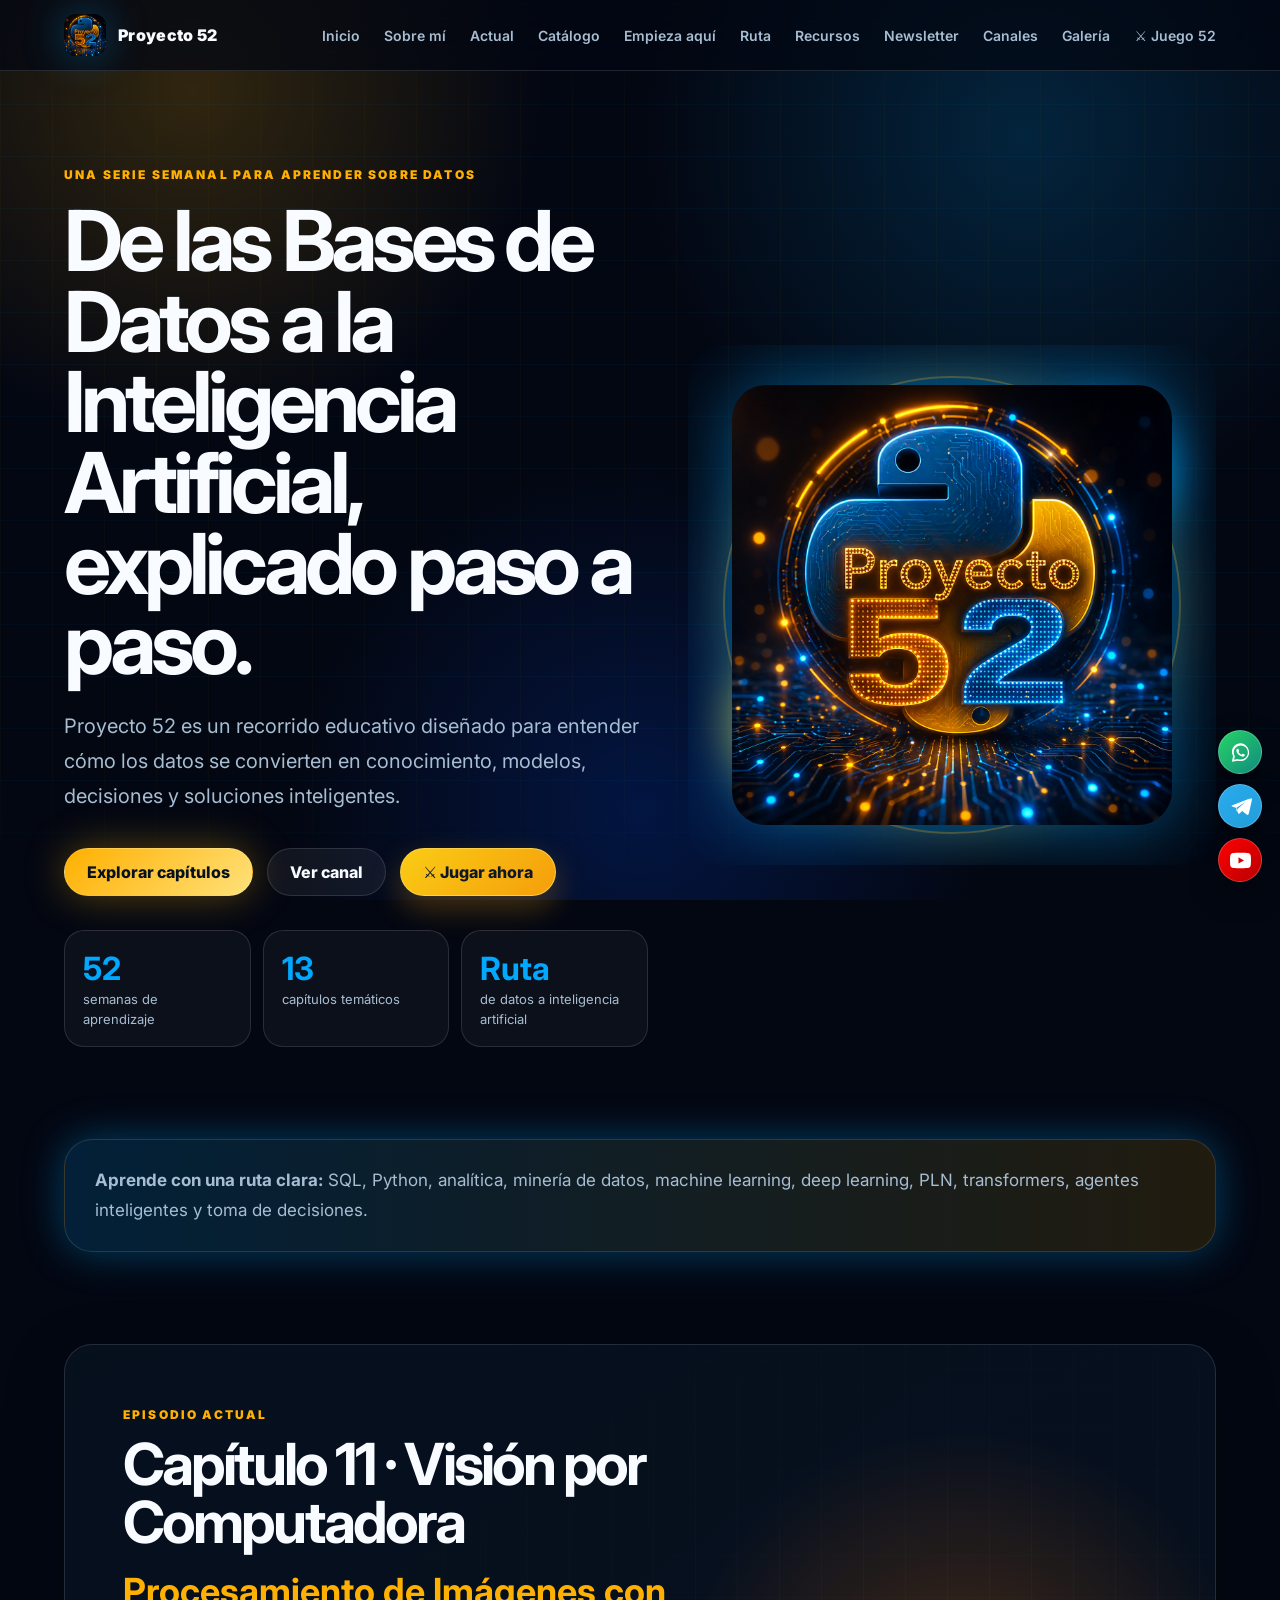
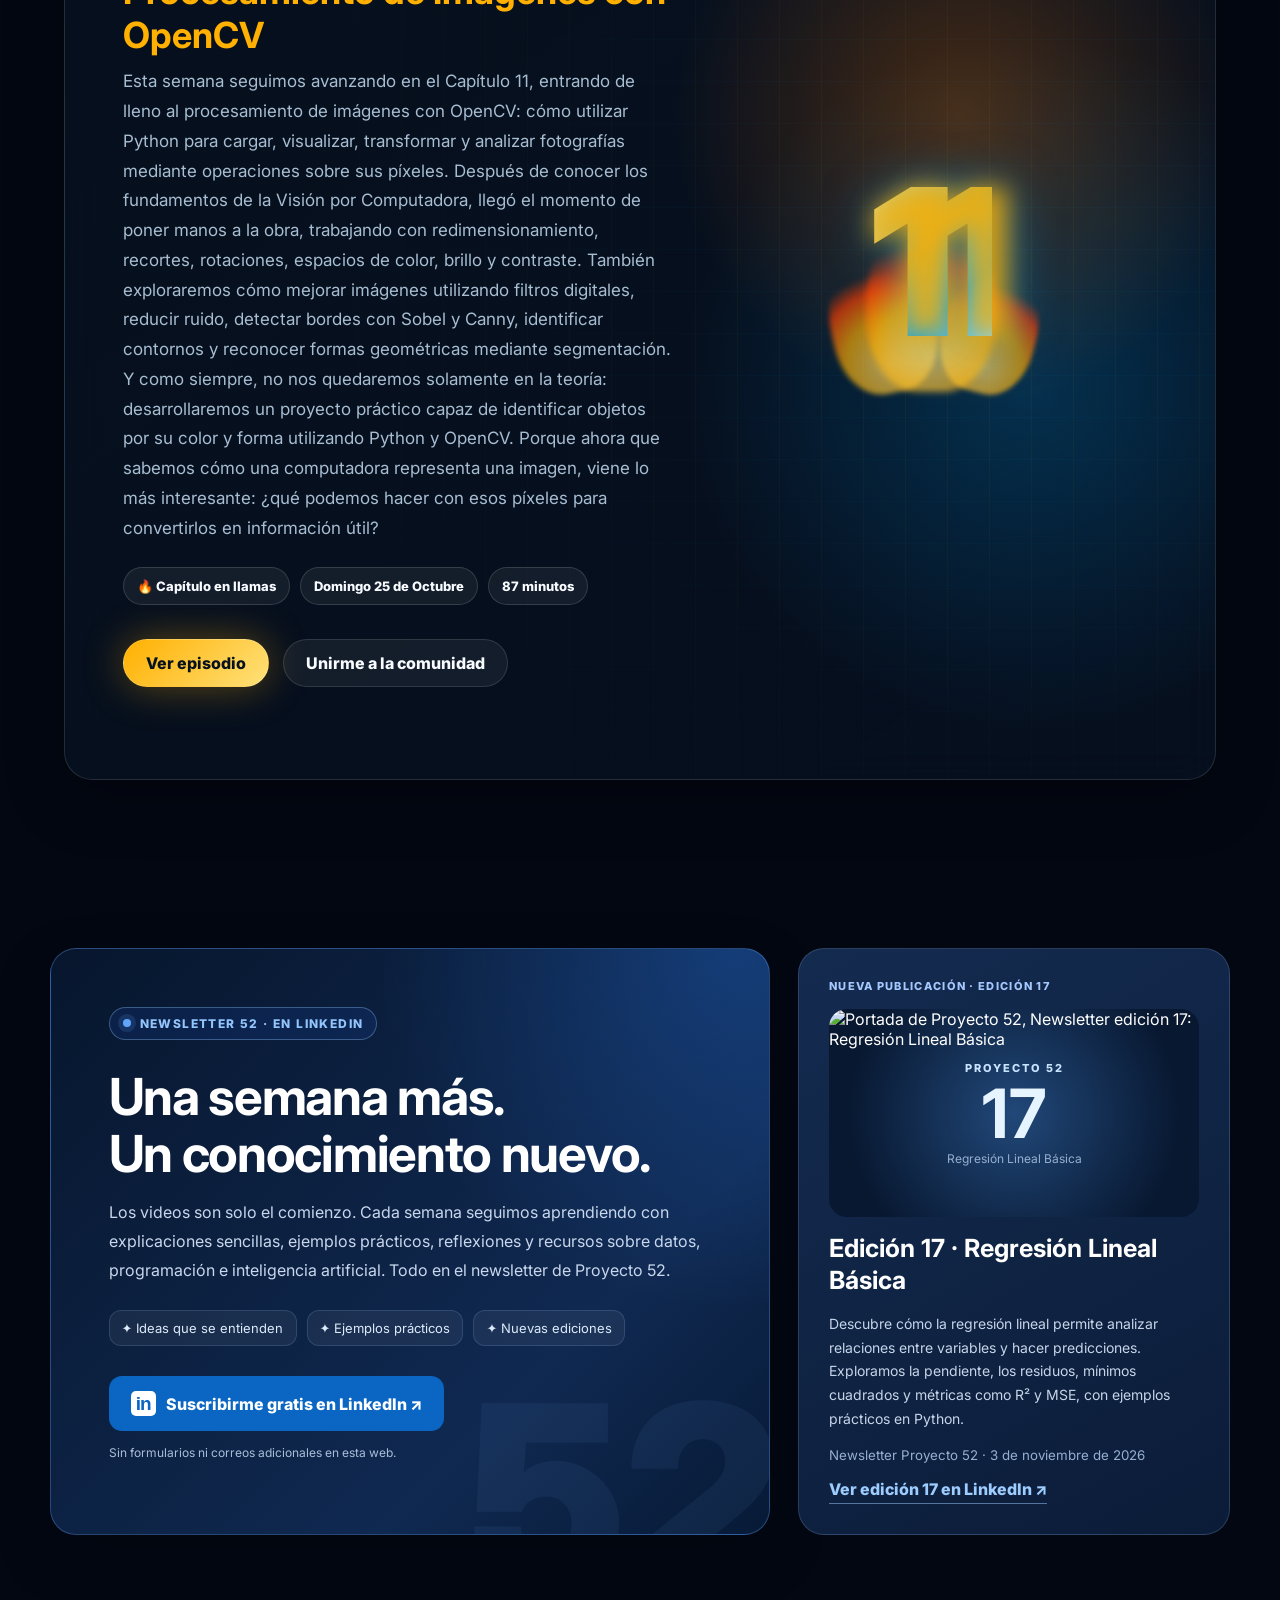
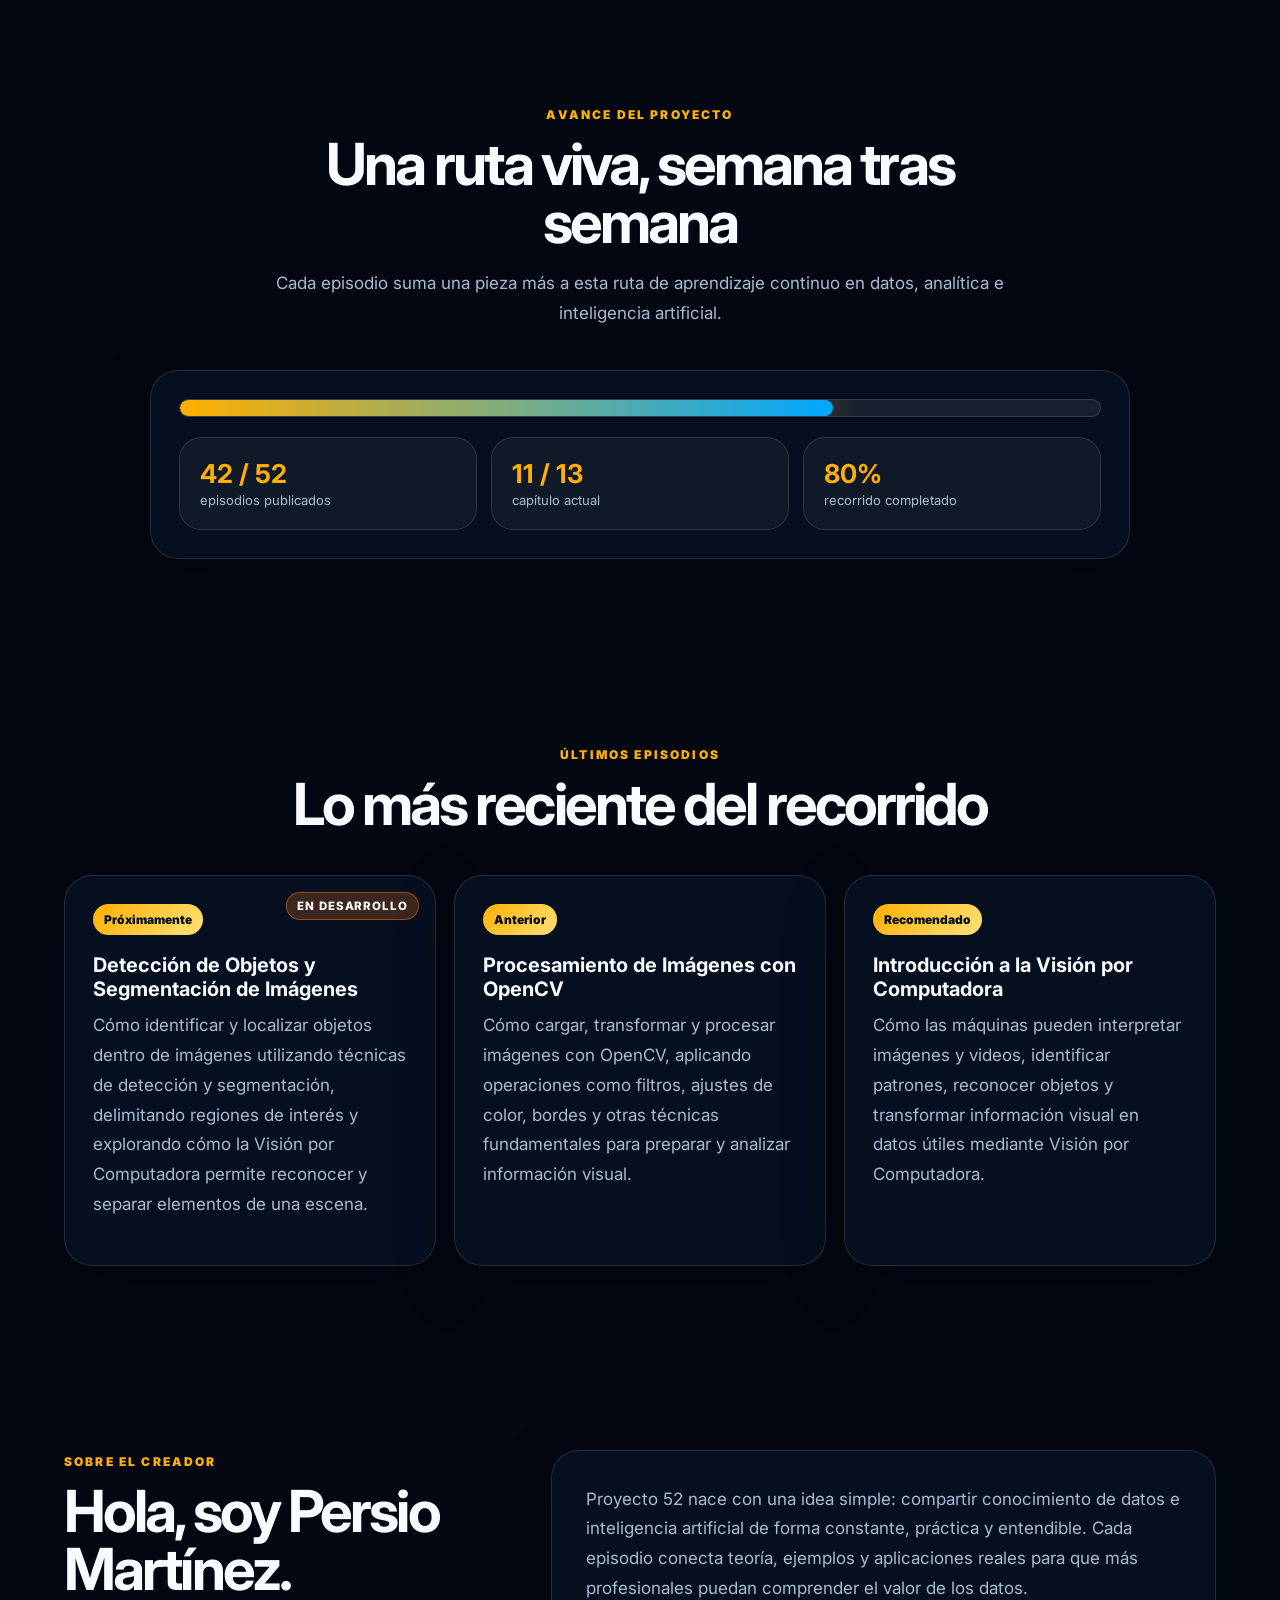
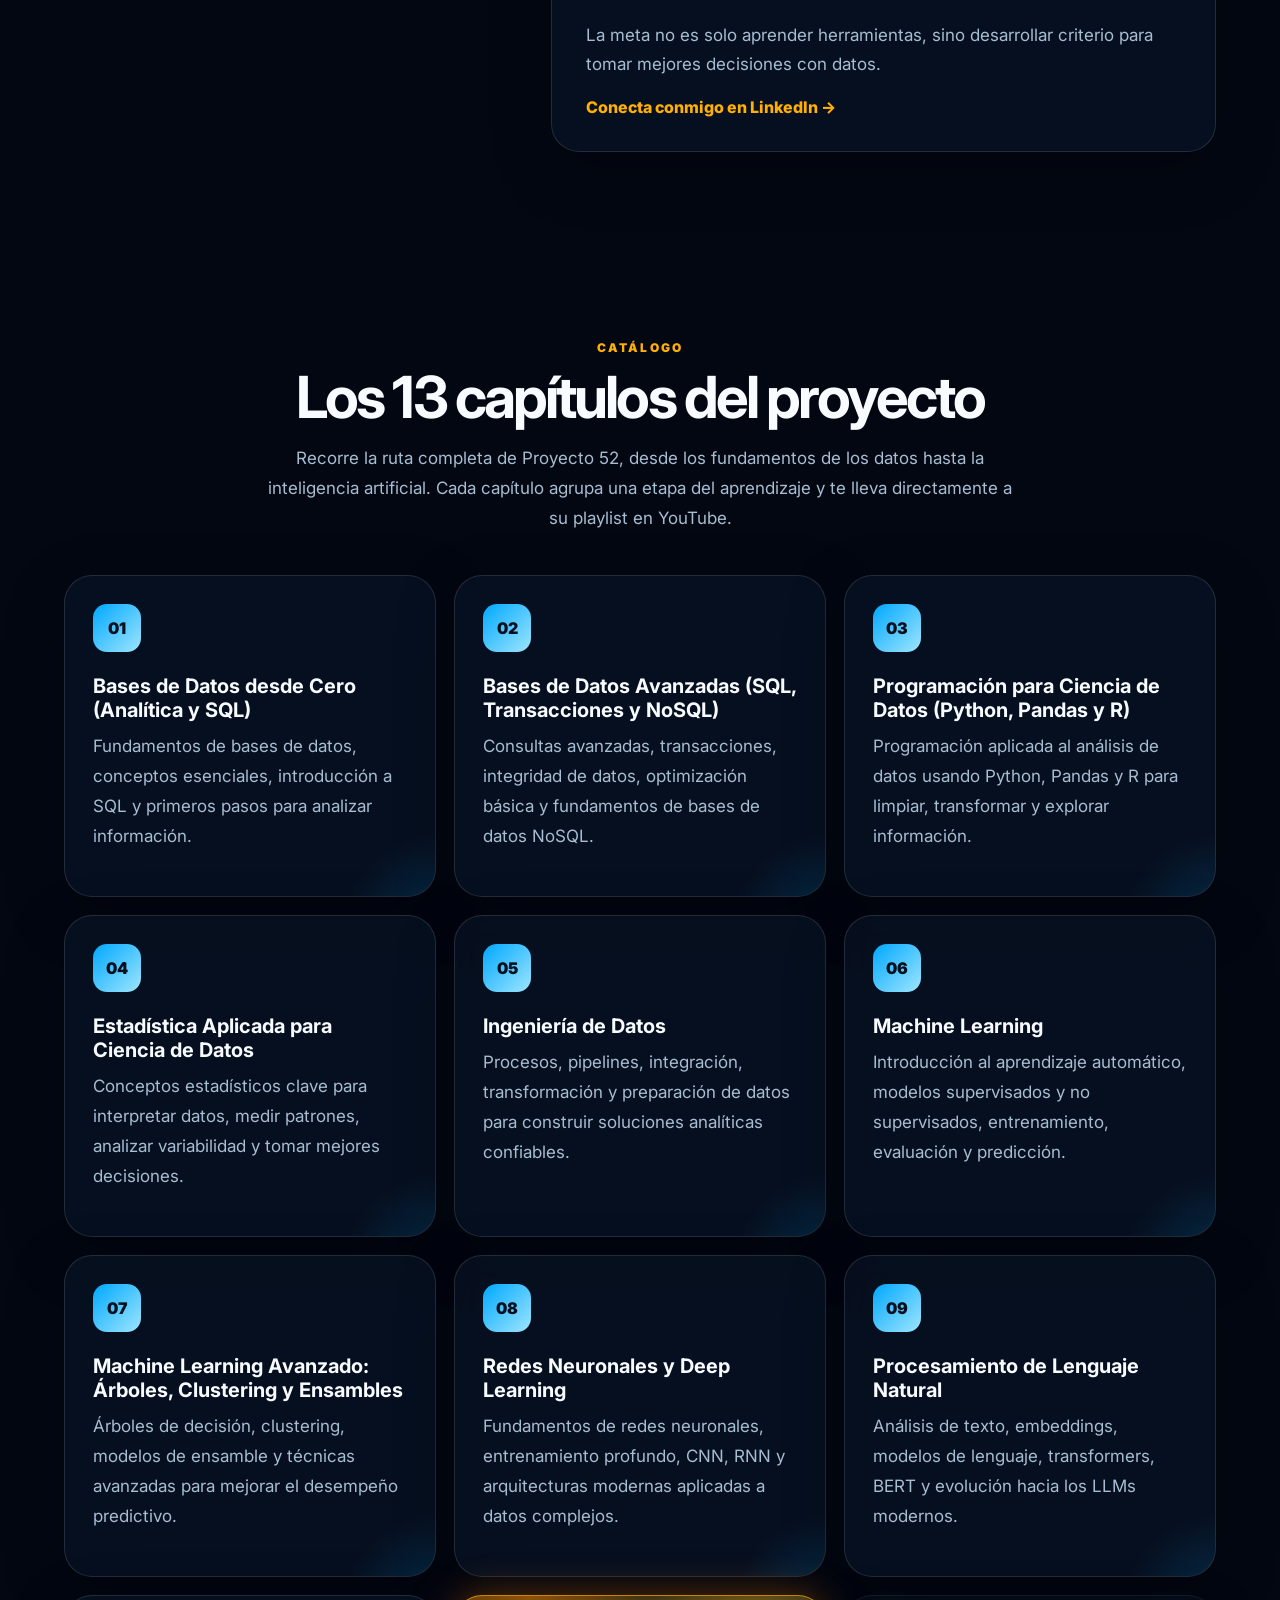
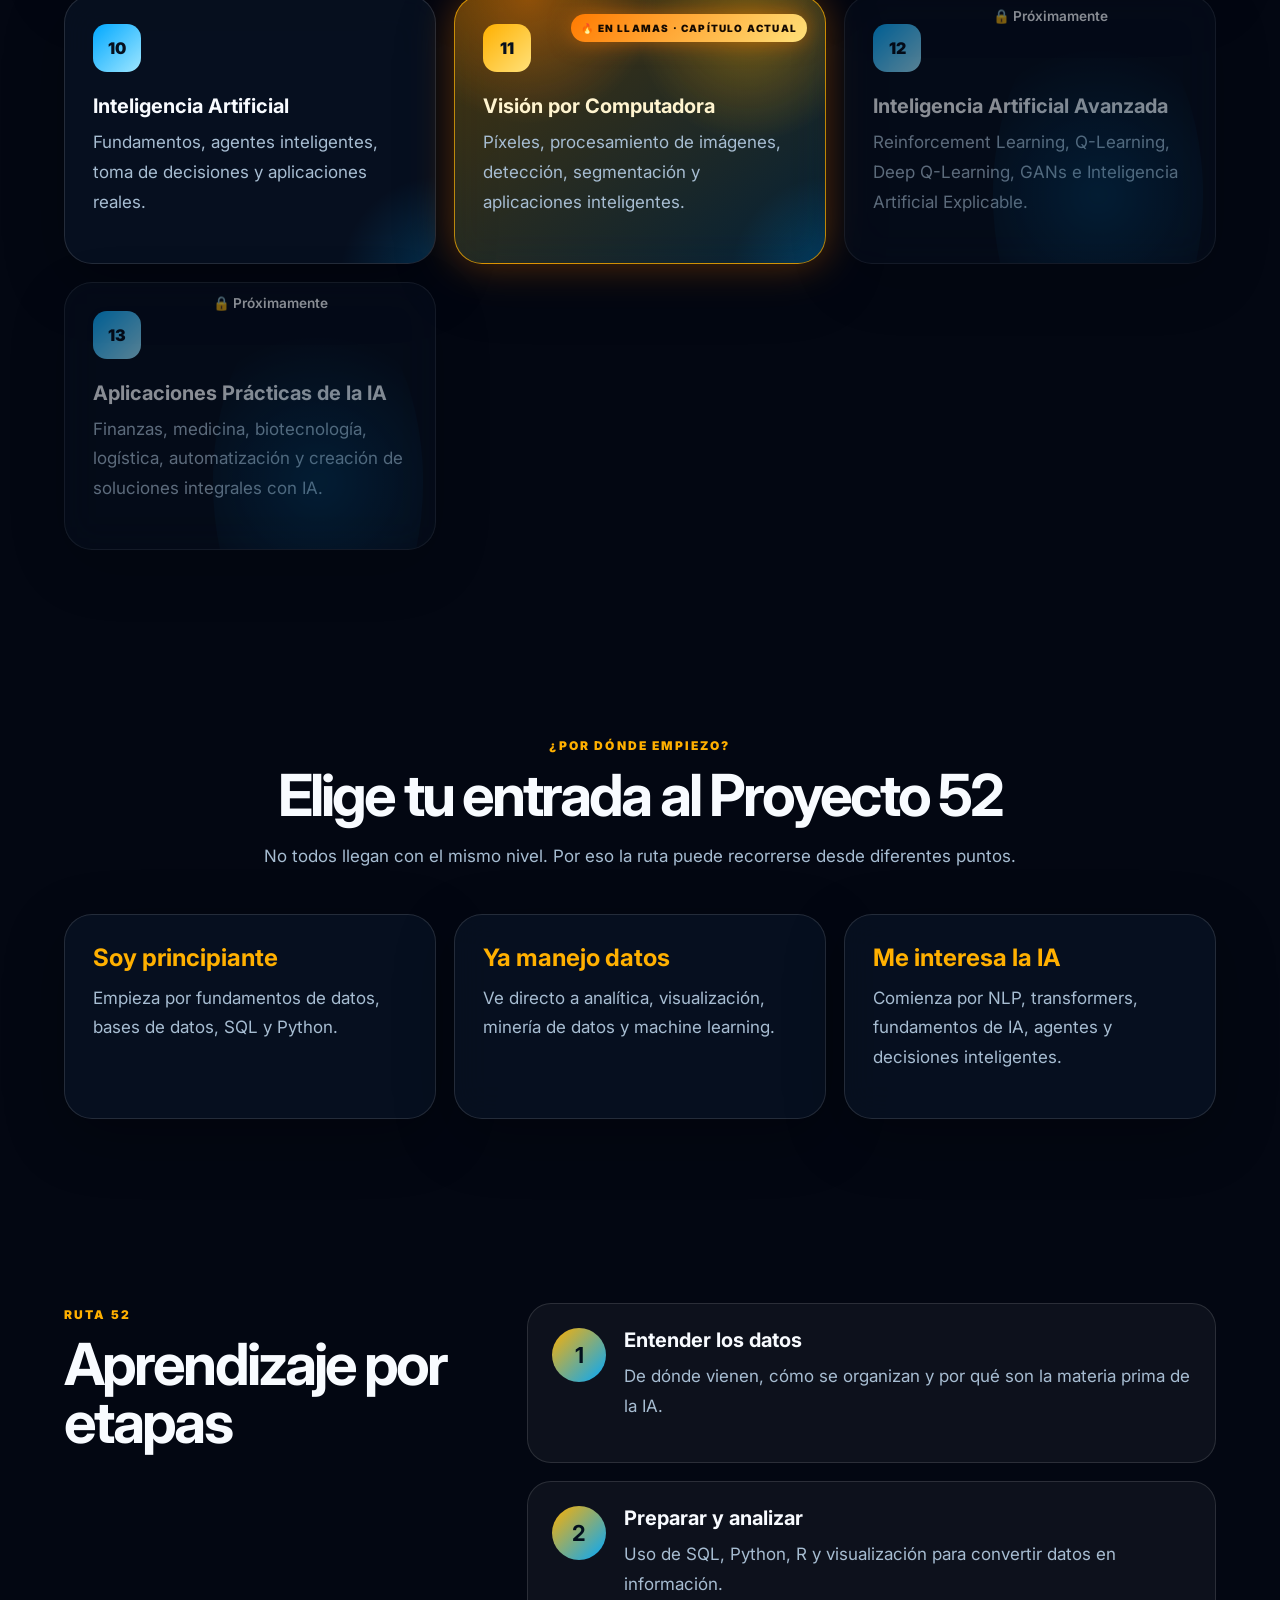
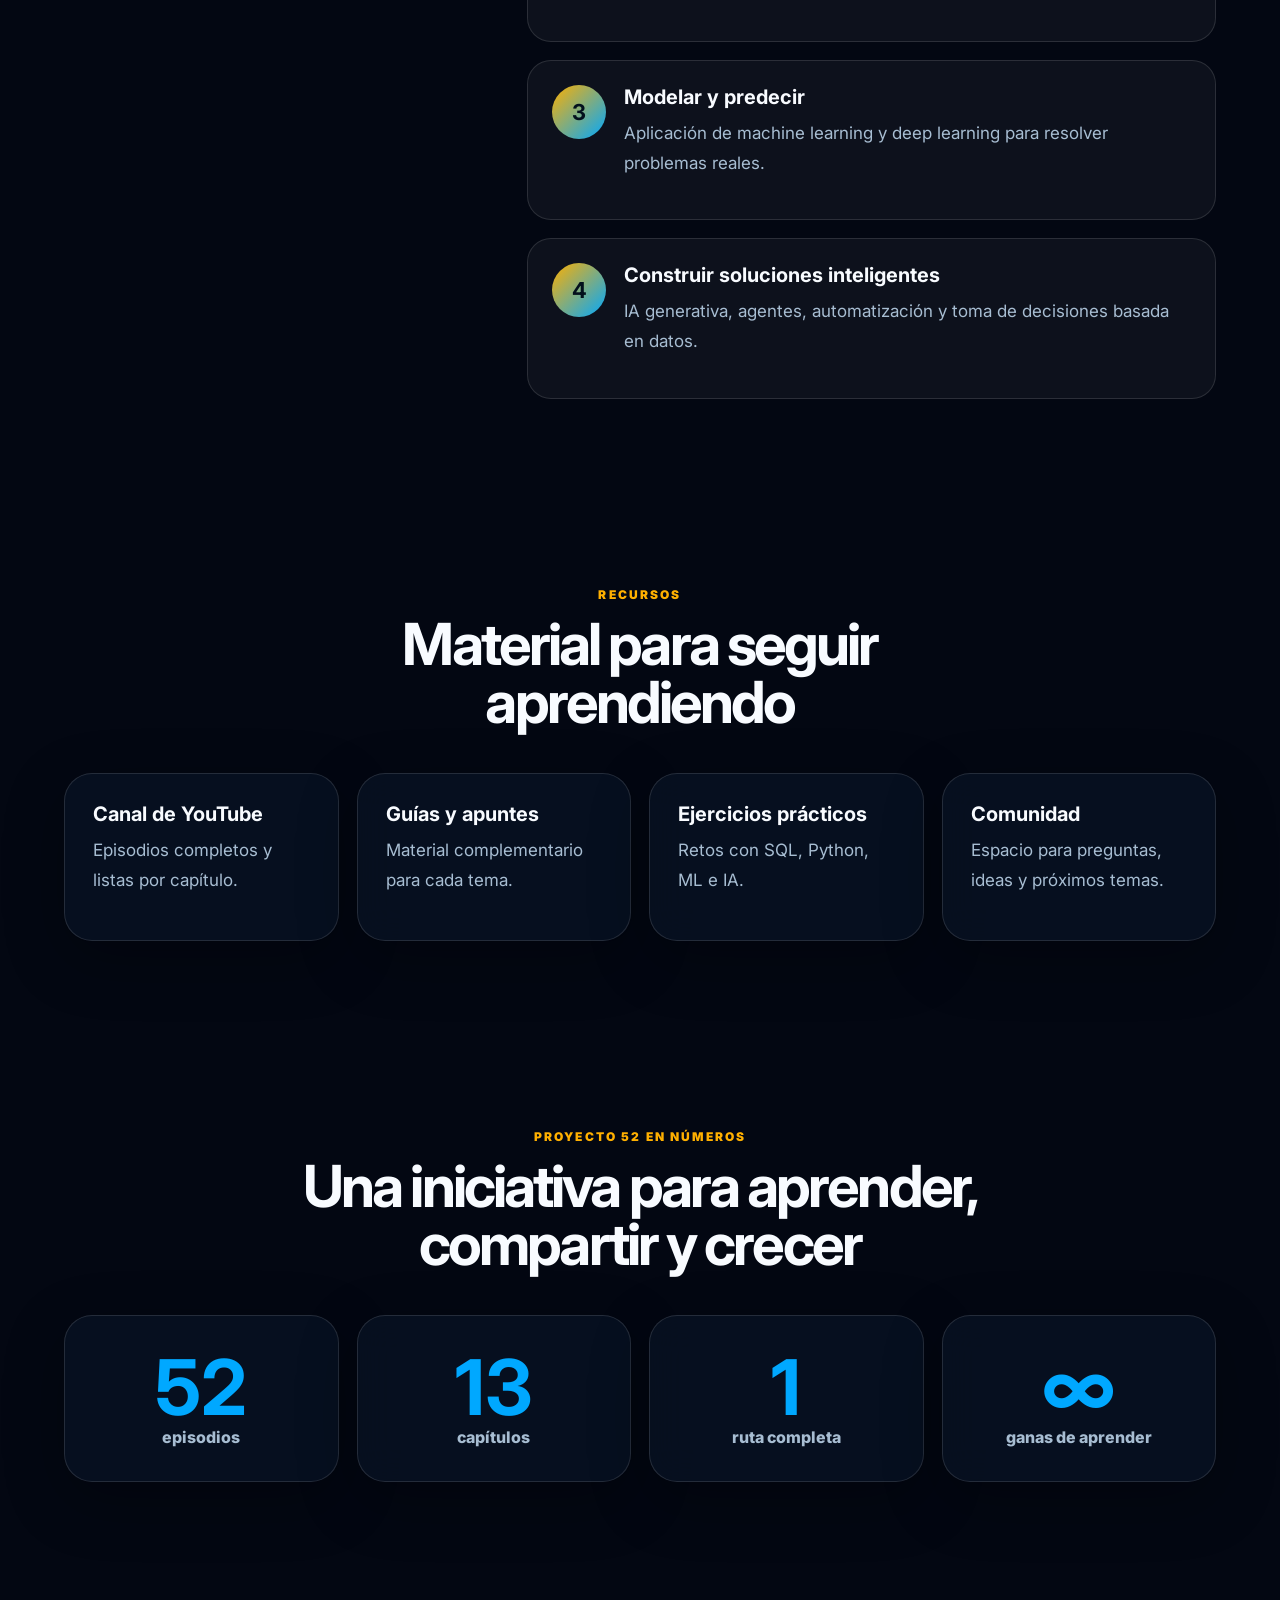
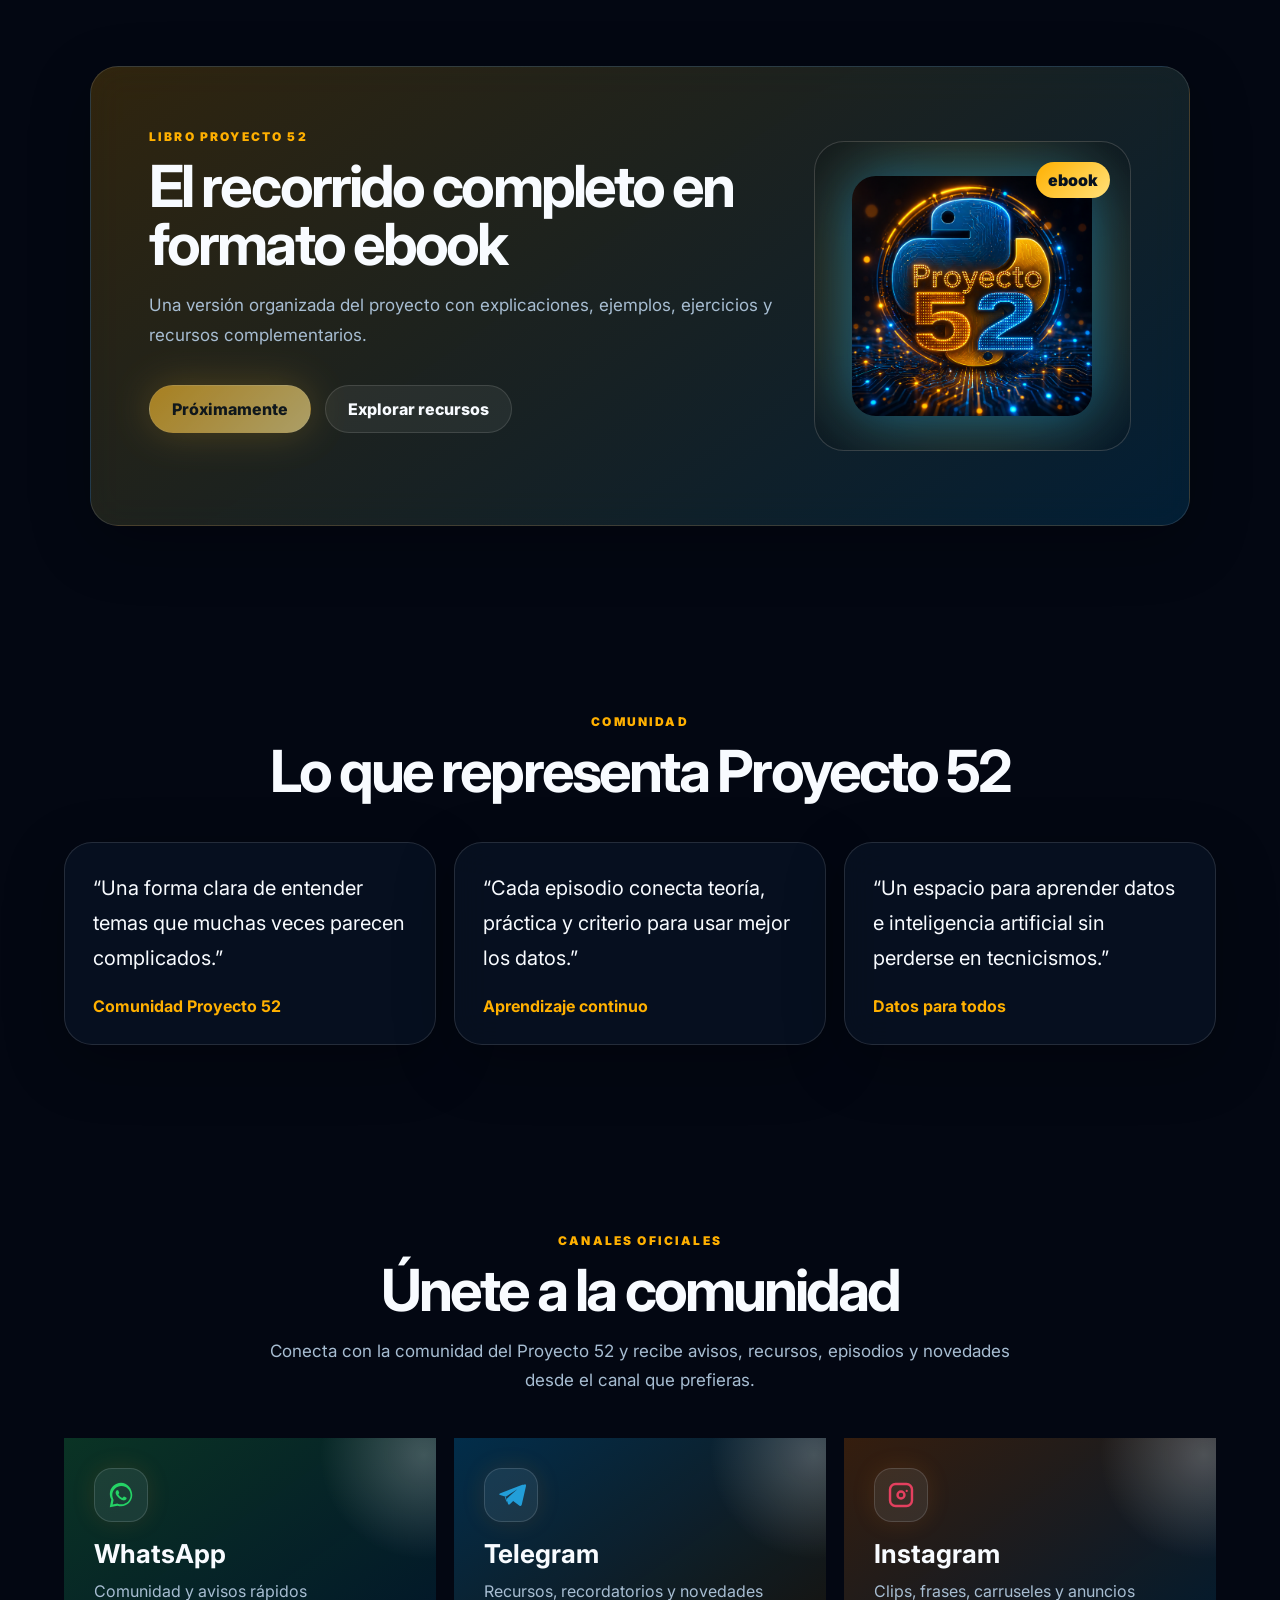
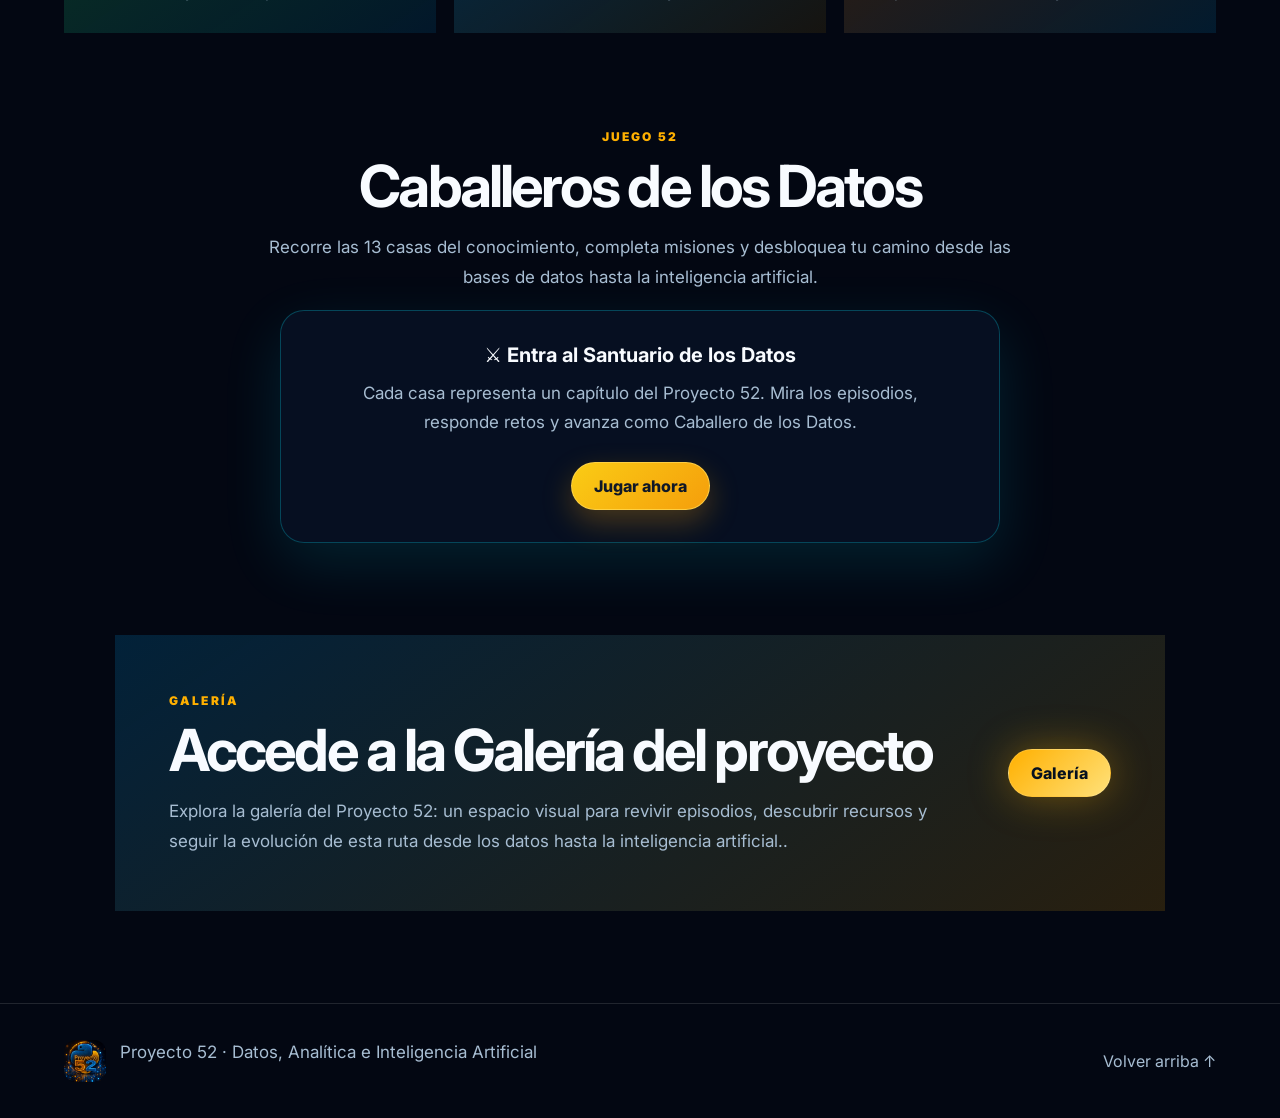
==== commit cc779943: "Update index.html" ====
--- a/index.html
+++ b/index.html
@@ -54,7 +54,13 @@
     .n52-preview { display:flex; flex-direction:column; gap:16px; padding:30px; border-radius:26px; border:1px solid rgba(139,165,206,.23); background:linear-gradient(150deg,#142b50,#0b1c38); color:#fff; }
     .n52-preview-tag { align-self:flex-start; color:#a5c9ff; font-size:11px; letter-spacing:1.3px; text-transform:uppercase; font-weight:800; }
     .n52-art { min-height:145px; display:flex; align-items:center; justify-content:center; border-radius:18px; background:radial-gradient(circle at 50% 50%,rgba(60,140,255,.35),transparent 55%),repeating-linear-gradient(45deg,rgba(99,169,255,.07) 0 1px,transparent 1px 20px),#081832; }
-    .n52-art svg { width:98px; height:98px; opacity:.9; }
+    .n52-art { position:relative; overflow:hidden; min-height:unset; aspect-ratio:16/9; background:#07172e; }
+    .n52-cover { display:block; width:100%; height:100%; position:absolute; inset:0; object-fit:cover; object-position:center; }
+    .n52-cover-fallback { display:none; width:100%; height:100%; flex-direction:column; align-items:center; justify-content:center; gap:4px; padding:18px; text-align:center; color:#c8e4ff; background:radial-gradient(circle at center,#214879,#081831 78%); }
+    .n52-art-fallback .n52-cover-fallback { display:flex; }
+    .n52-cover-fallback span { font-size:11px; font-weight:800; letter-spacing:2px; }
+    .n52-cover-fallback strong { color:#e5f4ff; font-size:68px; line-height:1; }
+    .n52-cover-fallback small { color:#c5d9f2; font-size:12px; }
     .n52-preview h3 { margin:0; color:white; font-size:25px; line-height:1.25; }
     .n52-preview p { margin:0; font-size:14px; color:#c6d5e9; line-height:1.7; }
     .n52-secondary { margin-top:auto; align-self:flex-start; color:#9dccff!important; font-weight:800; text-decoration:none; border-bottom:1px solid rgba(157,204,255,.5); padding-bottom:4px; }
@@ -166,14 +172,24 @@
           </div>
         </div>
         <article class="n52-preview reveal delay-1" aria-label="Edición destacada del newsletter">
-          <span class="n52-preview-tag">Para empezar a leer · Edición 16</span>
-          <div class="n52-art" aria-hidden="true">
-            <svg viewBox="0 0 120 120" fill="none" xmlns="http://www.w3.org/2000/svg"><circle cx="60" cy="60" r="49" stroke="#7db9ff" stroke-width="2" stroke-dasharray="5 7"/><path d="M18 79L38 58L54 70L75 34L100 46" stroke="#80c4ff" stroke-width="5" stroke-linejoin="round" stroke-linecap="round"/><circle cx="38" cy="58" r="6" fill="#80c4ff"/><circle cx="54" cy="70" r="6" fill="#80c4ff"/><circle cx="75" cy="34" r="6" fill="#80c4ff"/><path d="M20 98H100" stroke="#4b87cc" stroke-width="2"/></svg>
-          </div>
-          <h3>Pruebas de Hipótesis y Significancia Estadística</h3>
-          <p>¿Una diferencia es realmente importante o apareció por casualidad? Descubre cómo pensar los resultados con criterio estadístico.</p>
-          <small>27 de octubre de 2026 · Newsletter Proyecto 52</small>
-          <a class="n52-secondary" href="https://es.linkedin.com/pulse/pruebas-de-hip%C3%B3tesis-y-significancia-estad%C3%ADstica-martinez-alvarado-9bwye" target="_blank" rel="noopener noreferrer" data-newsletter-click="lectura">Leer esta edición ↗</a>
+          <span class="n52-preview-tag">Nueva publicación · Edición 17</span>
+          <div class="n52-art" aria-label="Portada de la edición 17: Regresión Lineal Básica">
+            <!-- Portada original publicada en LinkedIn. Si la URL caduca, se muestra el respaldo. -->
+            <img
+              class="n52-cover"
+              src="https://media.licdn.com/dms/image/v2/D4E12AQHNn7iARCSwKA/article-cover_image-shrink_720_1280/B4EaGhdWzgGwAQ-/0/1793710194374?e=2147483647&amp;t=WlYEVYqYXevoDfknNHFK54M_12jpgjWKAzCg6y4MrT0&amp;v=beta"
+              alt="Portada de Proyecto 52, Newsletter edición 17: Regresión Lineal Básica"
+              loading="lazy"
+              decoding="async"
+              referrerpolicy="no-referrer"
+              onerror="this.hidden=true; this.parentElement.classList.add('n52-art-fallback');"
+            />
+            <div class="n52-cover-fallback" aria-hidden="true"><span>PROYECTO 52</span><strong>17</strong><small>Regresión Lineal Básica</small></div>
+          </div>
+          <h3>Edición 17 · Regresión Lineal Básica</h3>
+          <p>Descubre cómo la regresión lineal permite analizar relaciones entre variables y hacer predicciones. Exploramos la pendiente, los residuos, mínimos cuadrados y métricas como R² y MSE, con ejemplos prácticos en Python.</p>
+          <small>Newsletter Proyecto 52 · 3 de noviembre de 2026</small>
+          <a class="n52-secondary" href="https://www.linkedin.com/pulse/regresi%C3%B3n-lineal-b%C3%A1sica-persio-rafael-martinez-alvarado-znaoe" target="_blank" rel="noopener noreferrer" data-newsletter-click="lectura">Ver edición 17 en LinkedIn ↗</a>
         </article>
       </div>
     </section>
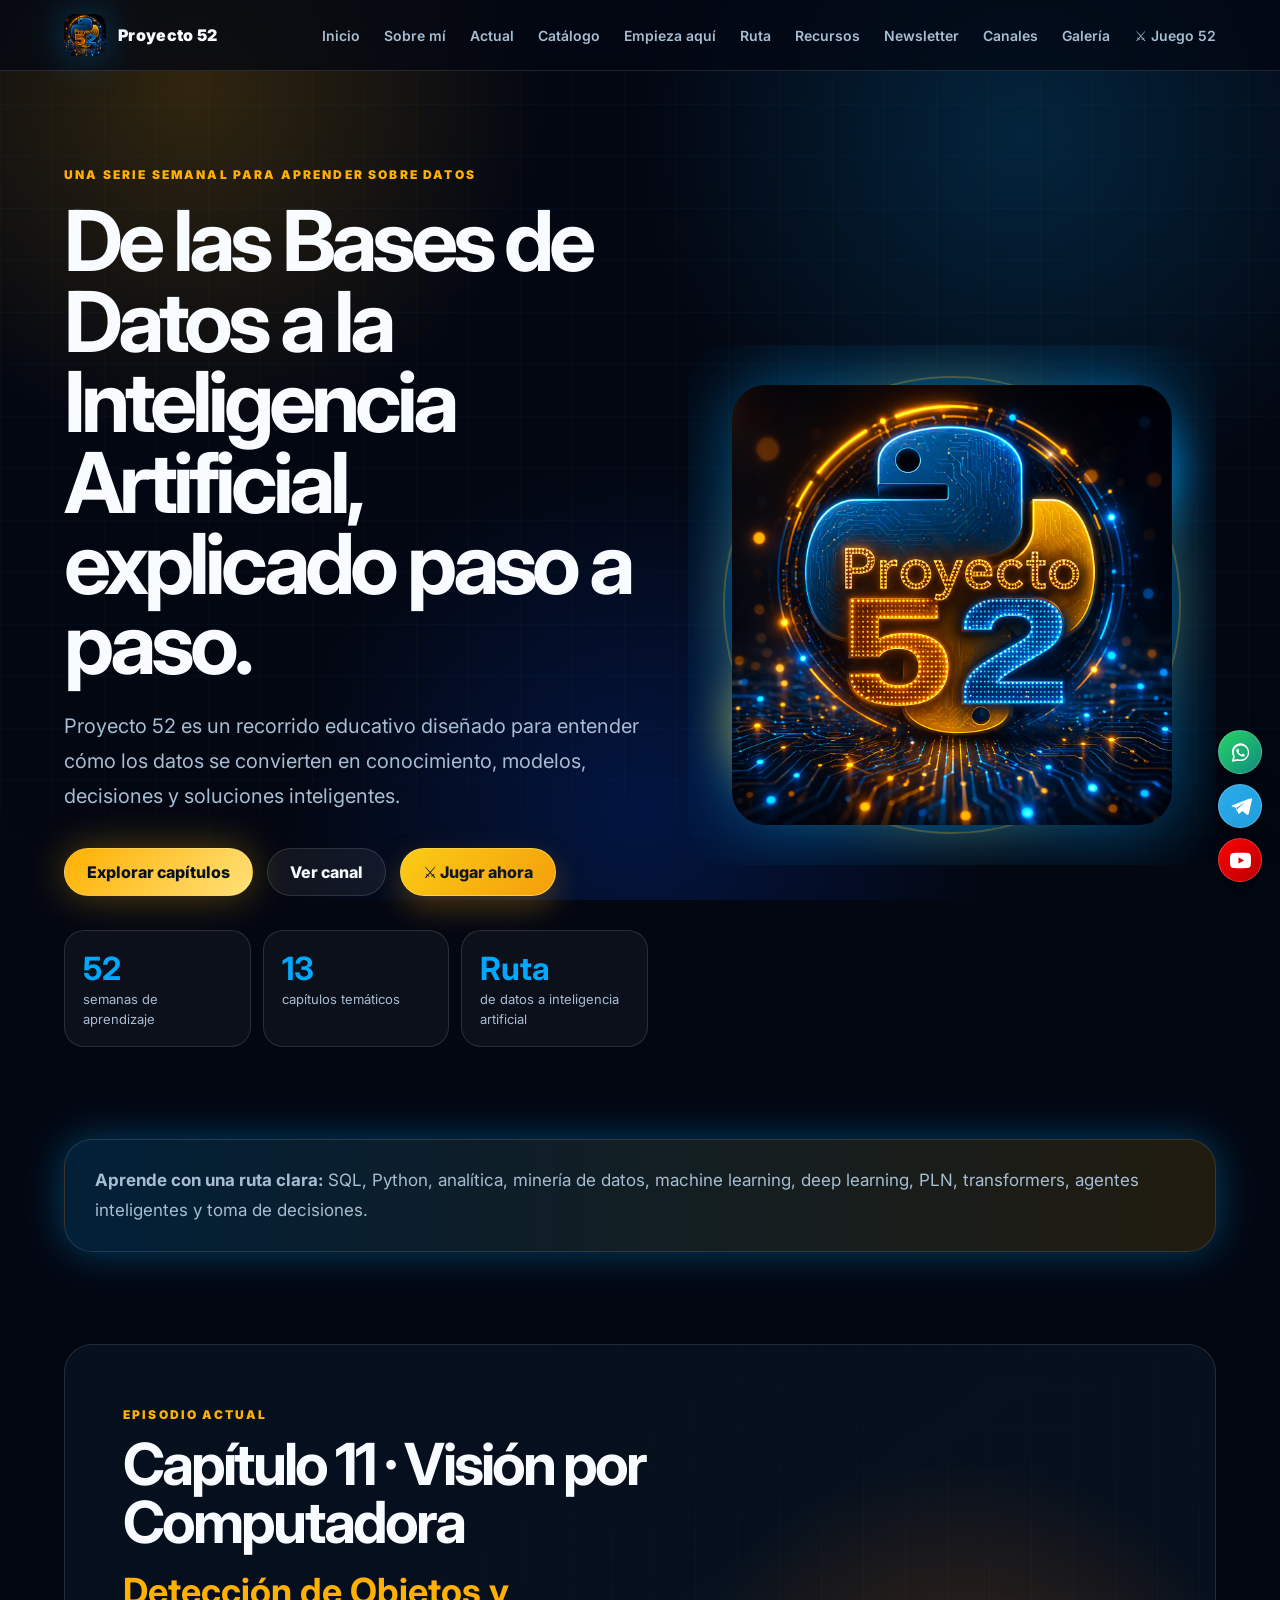
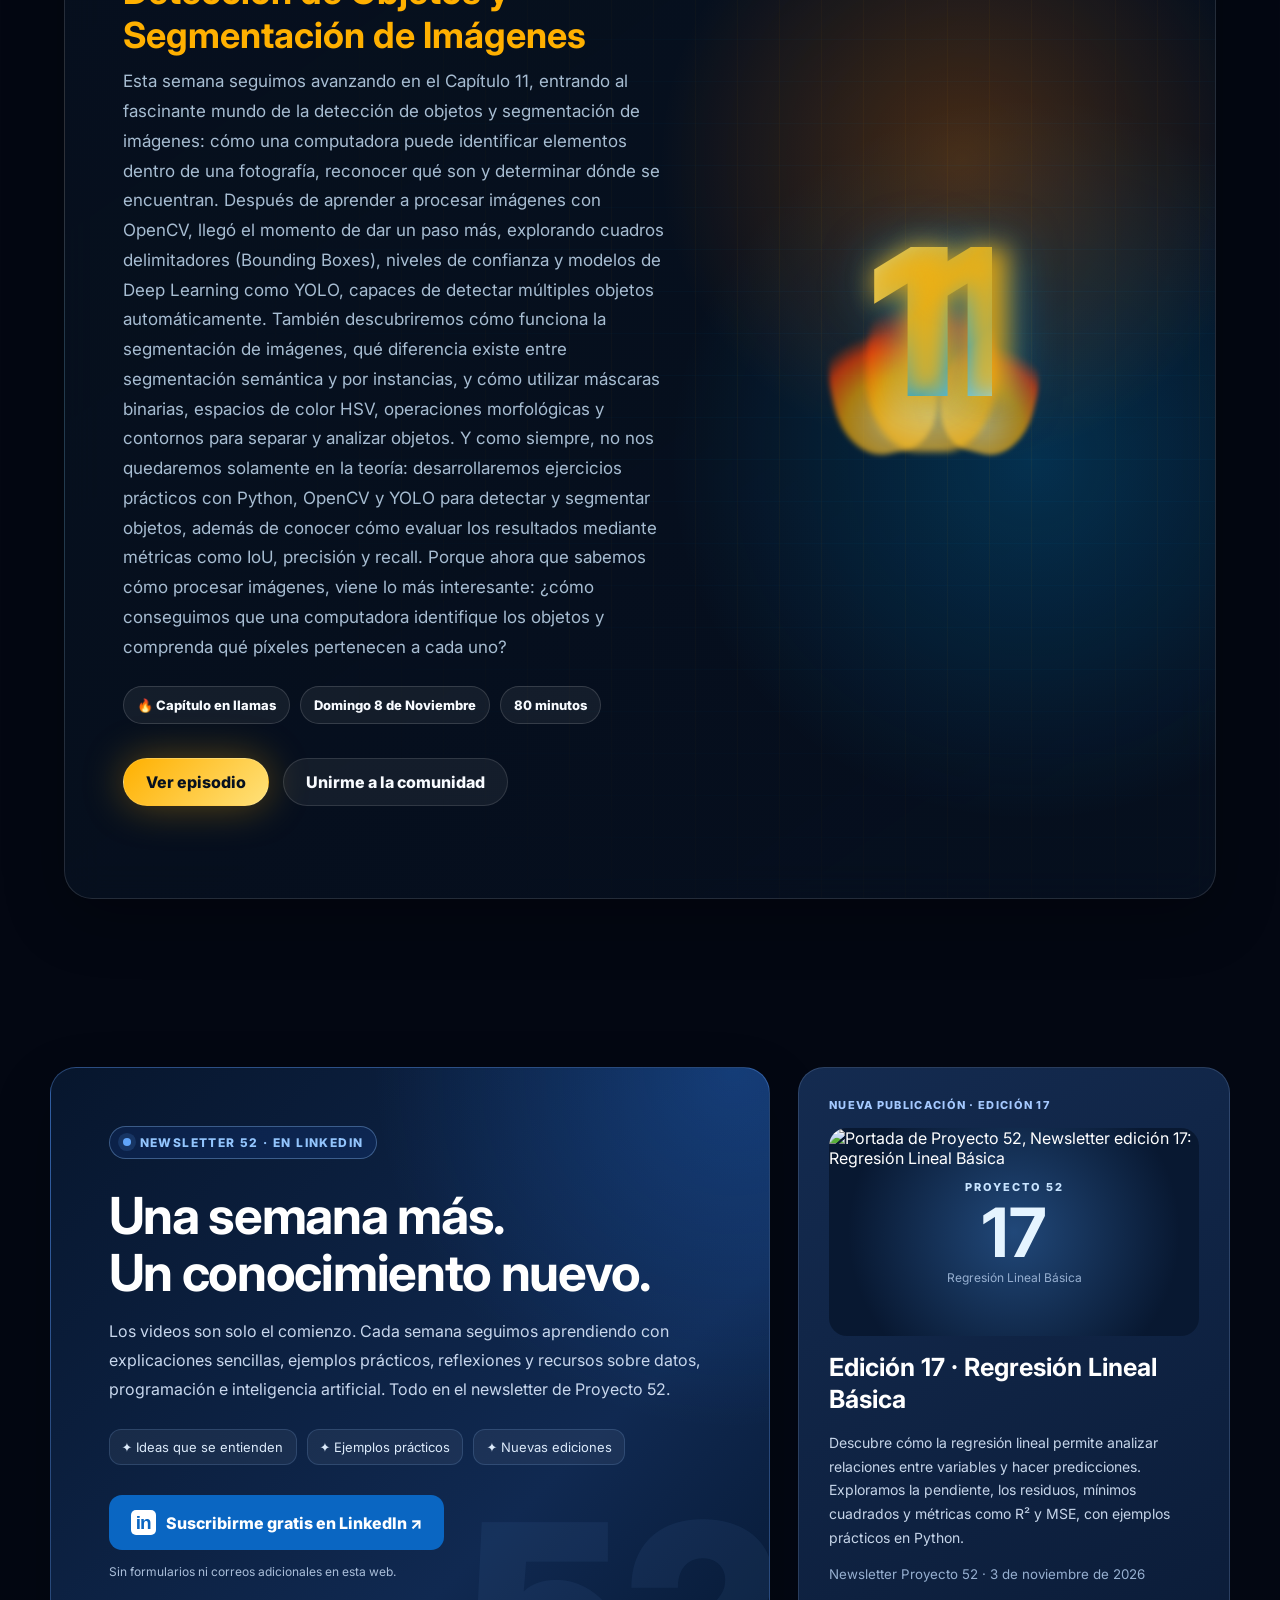
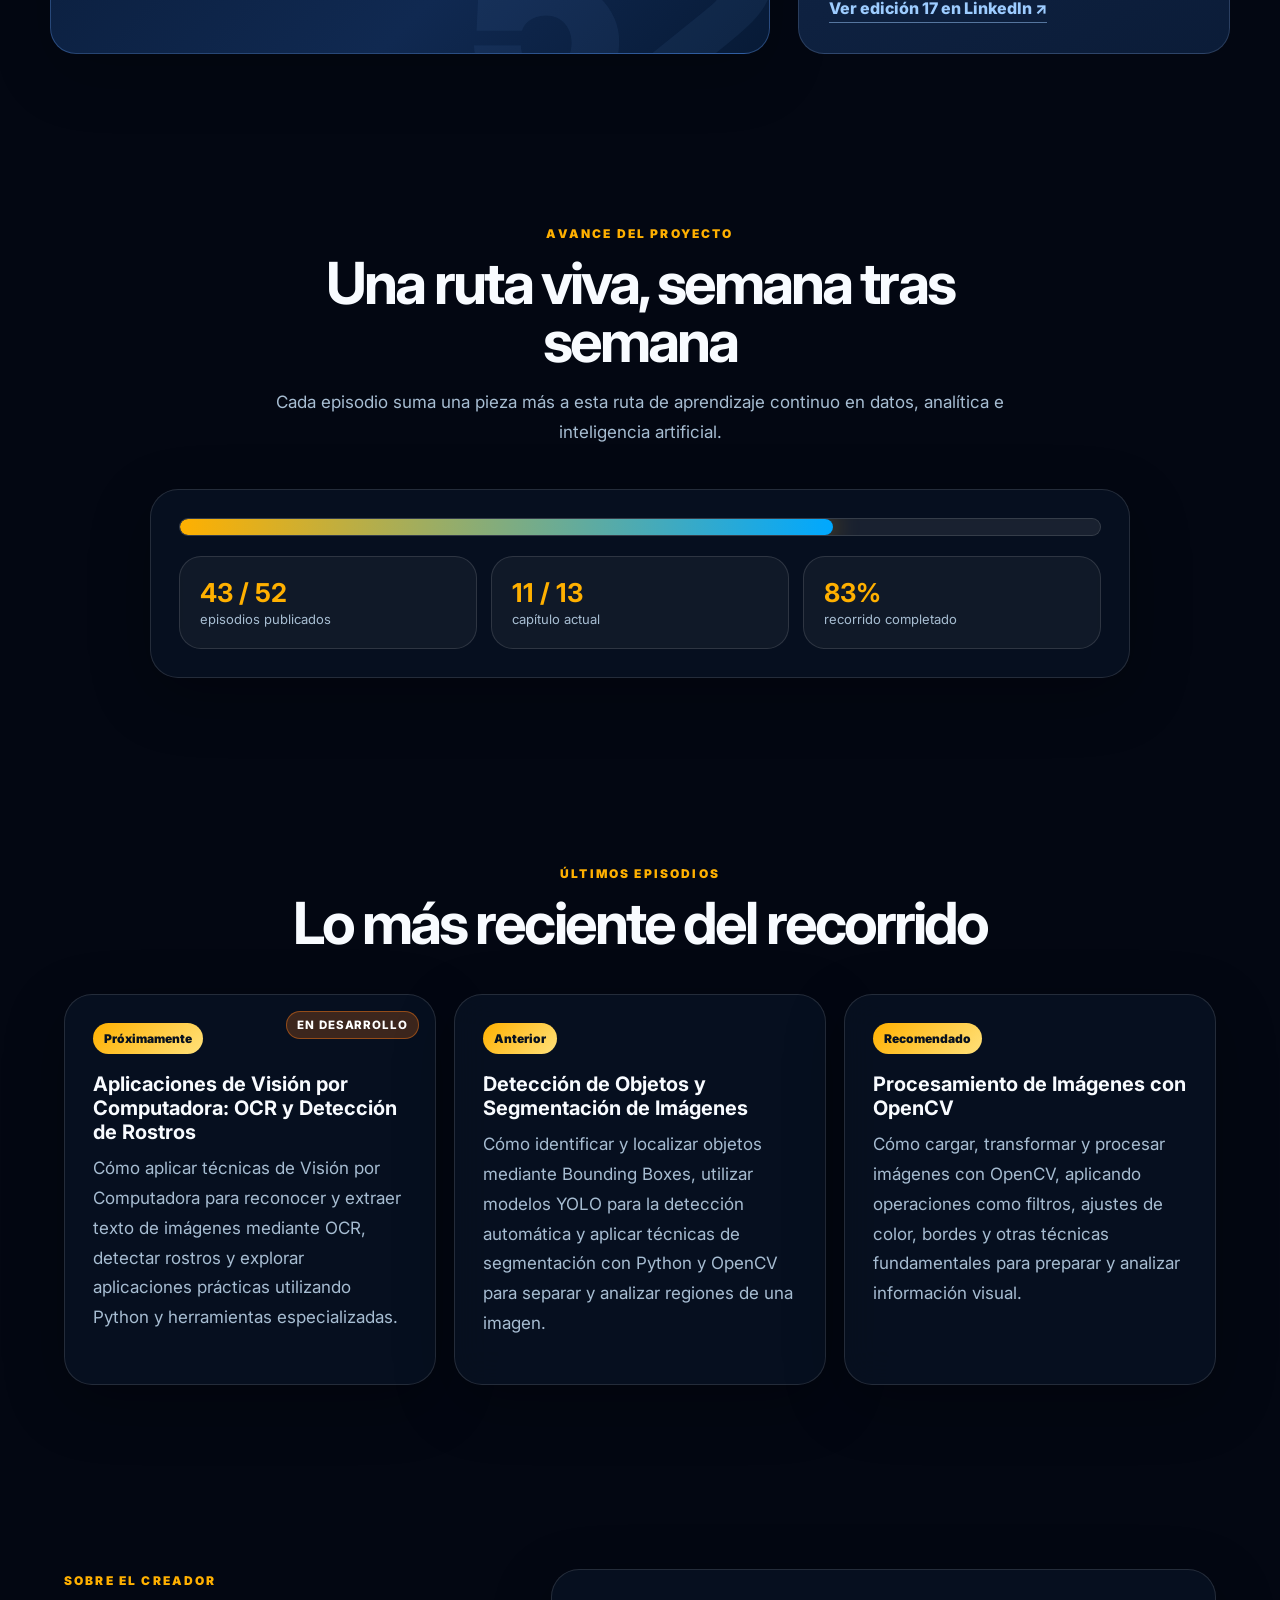
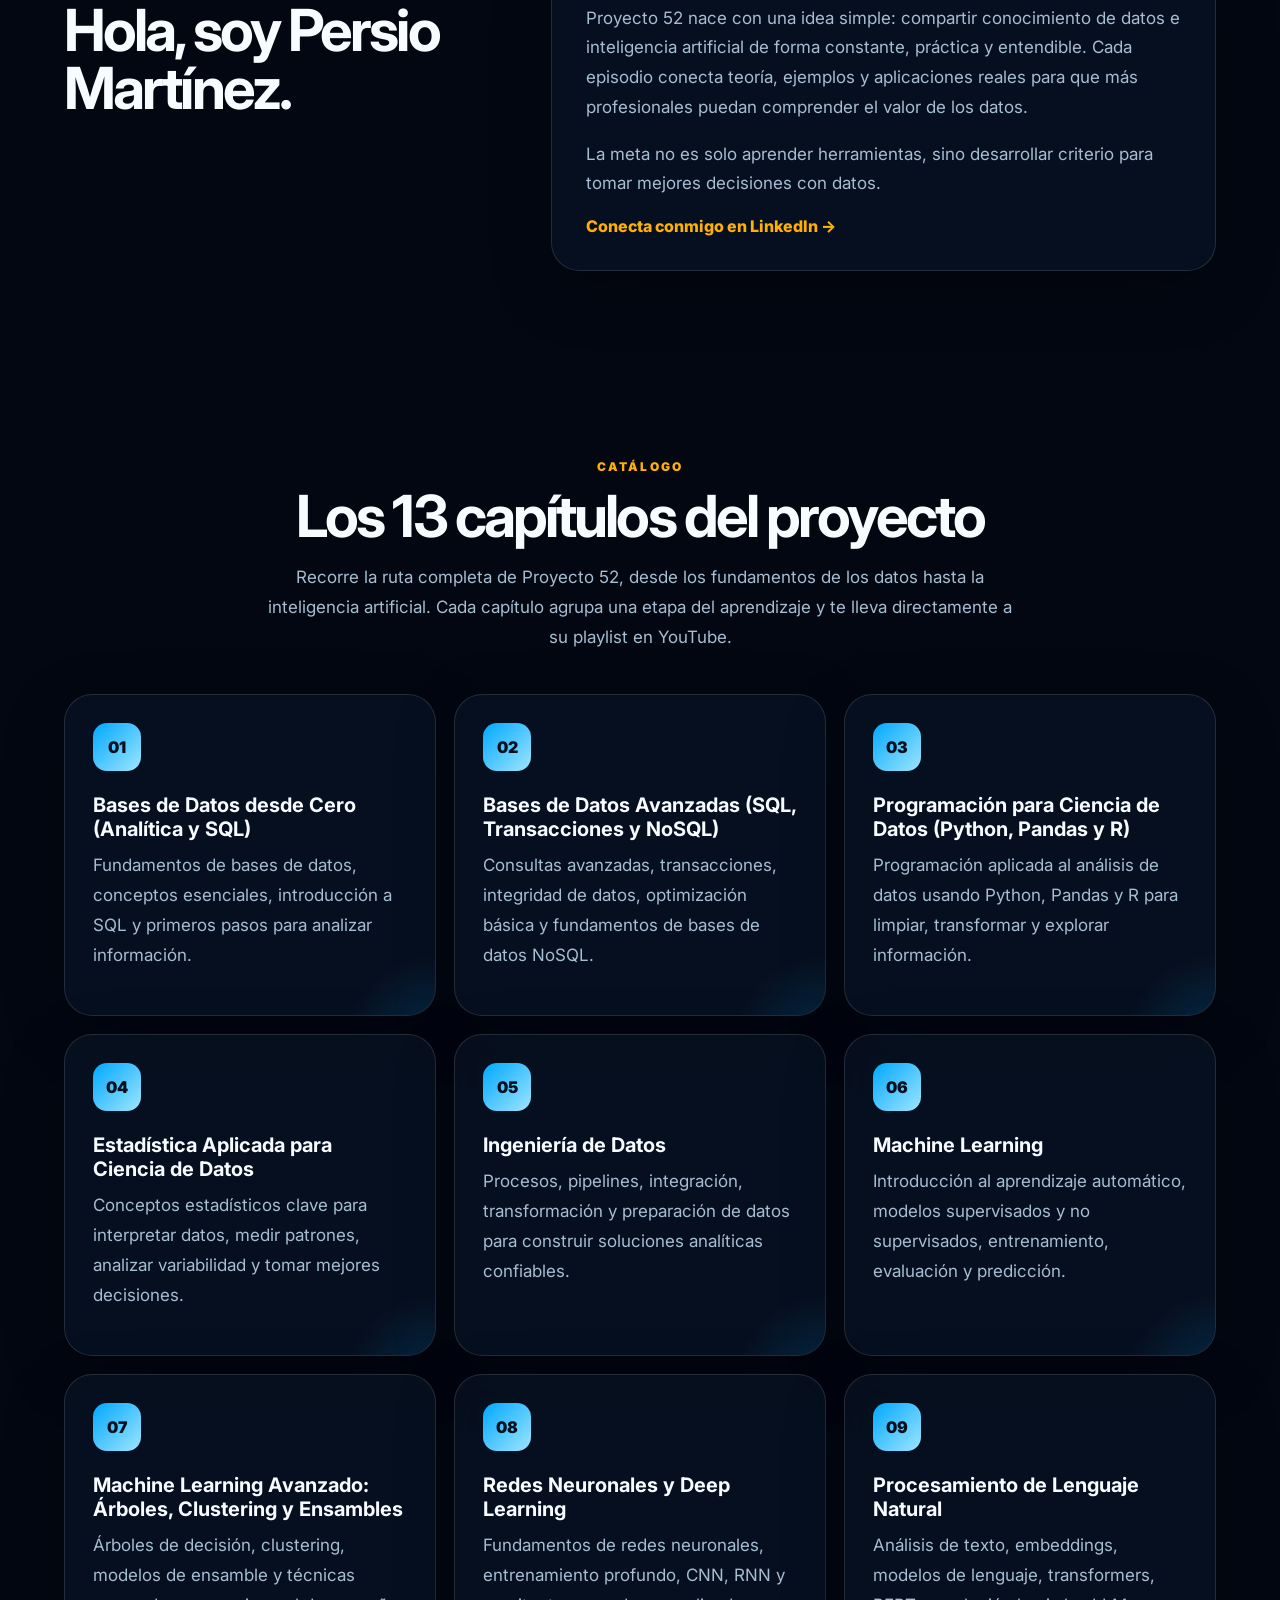
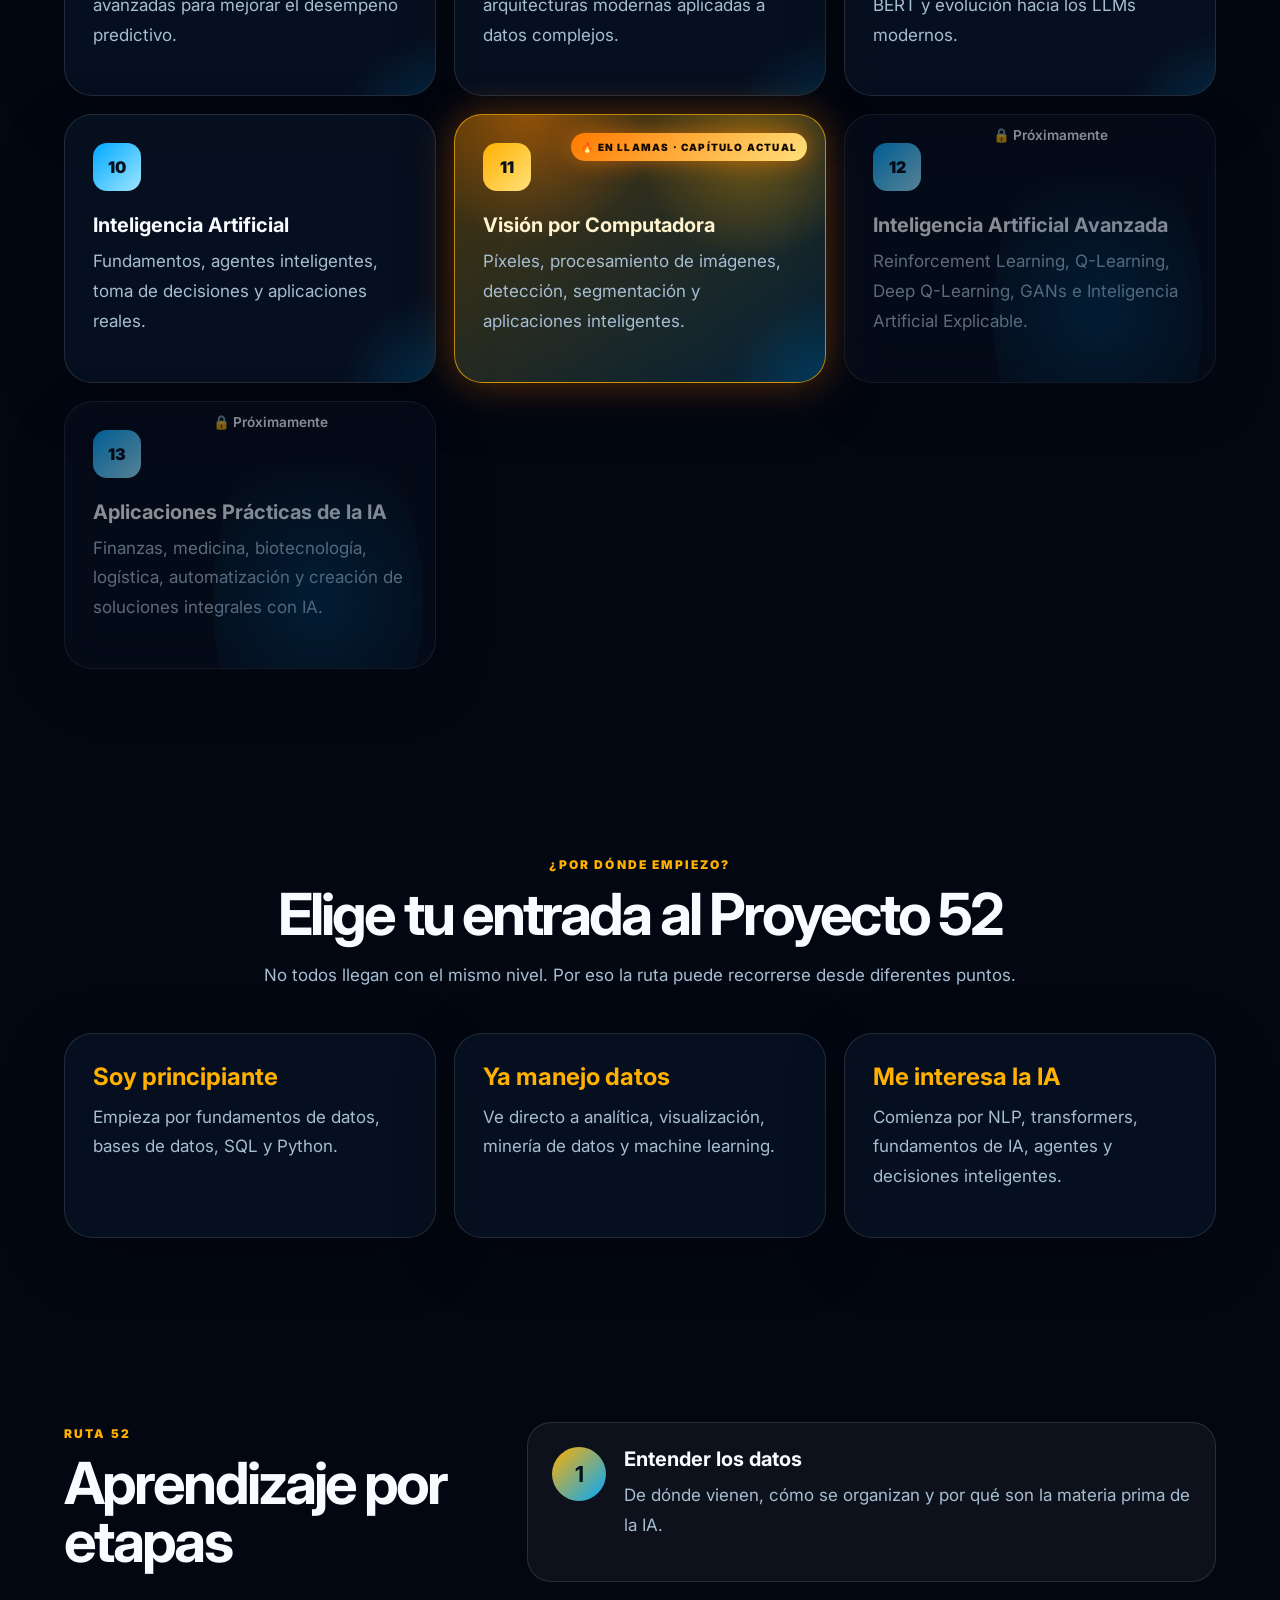
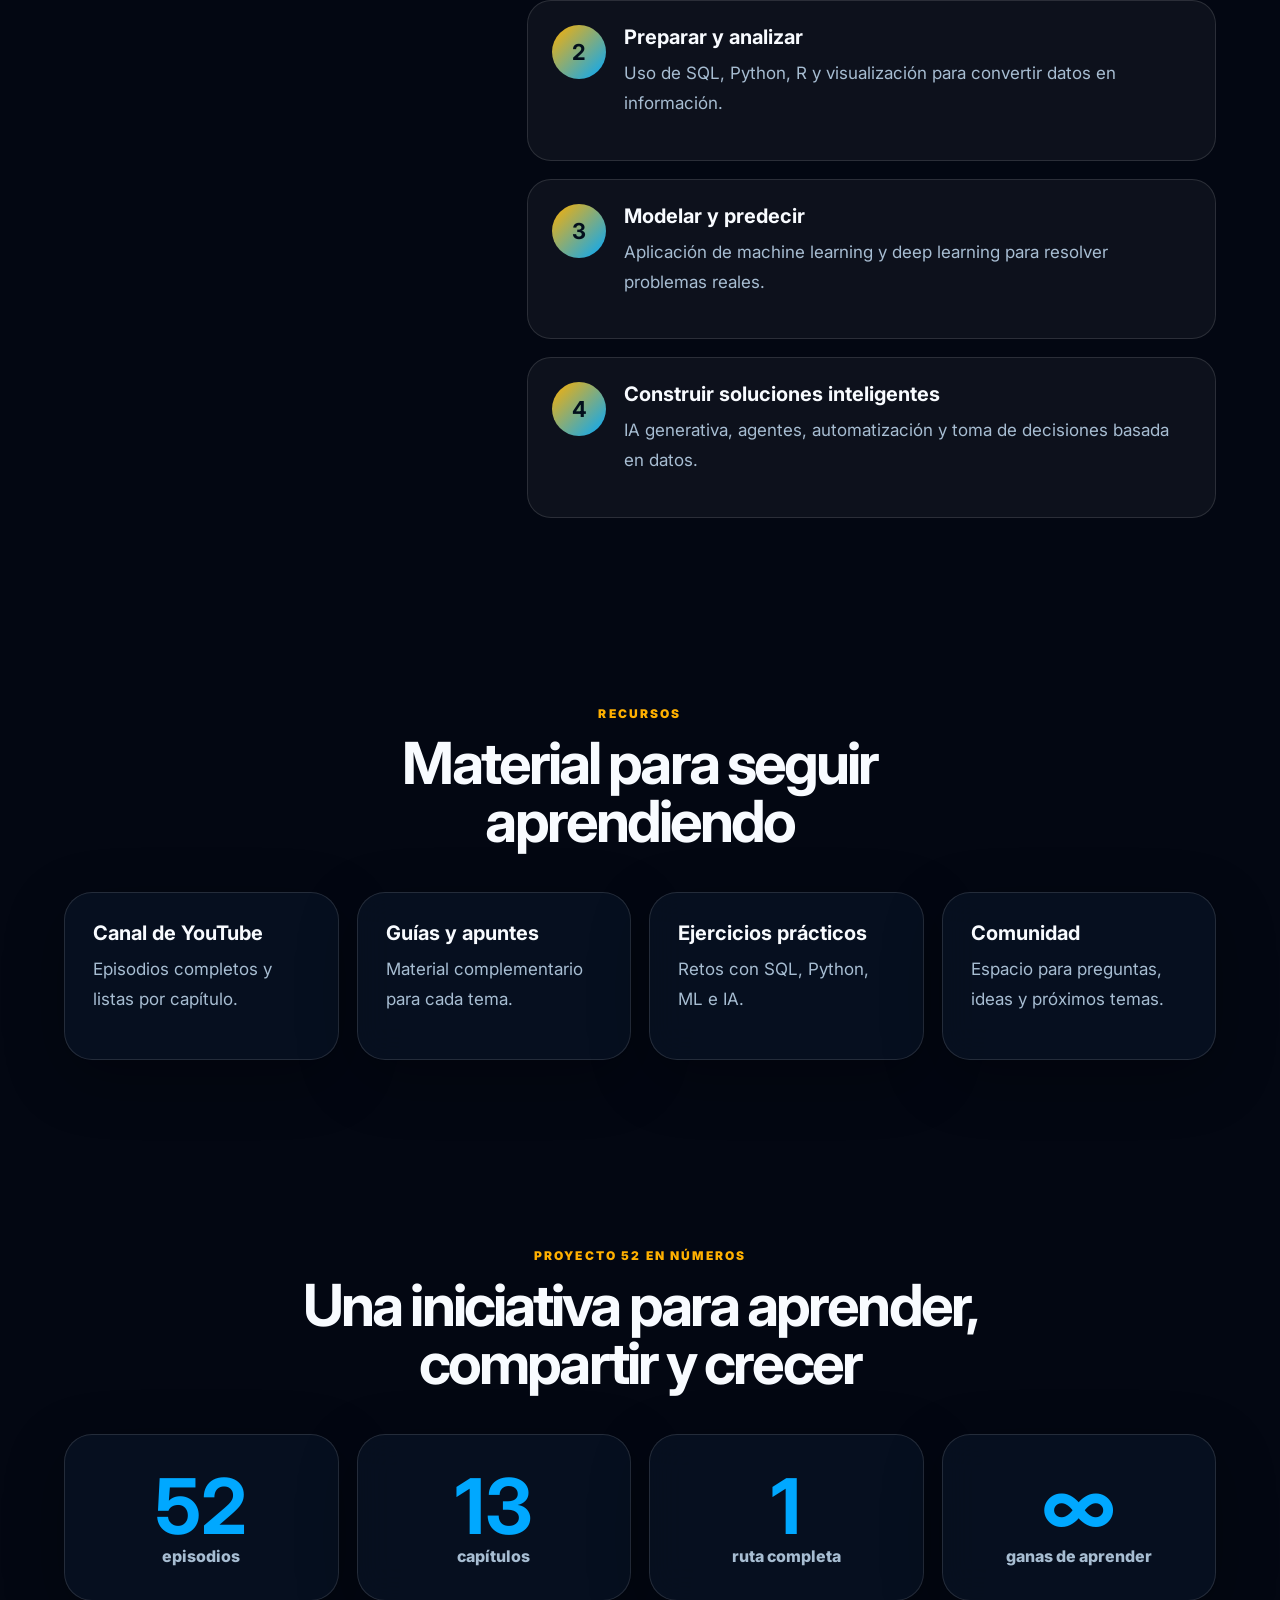
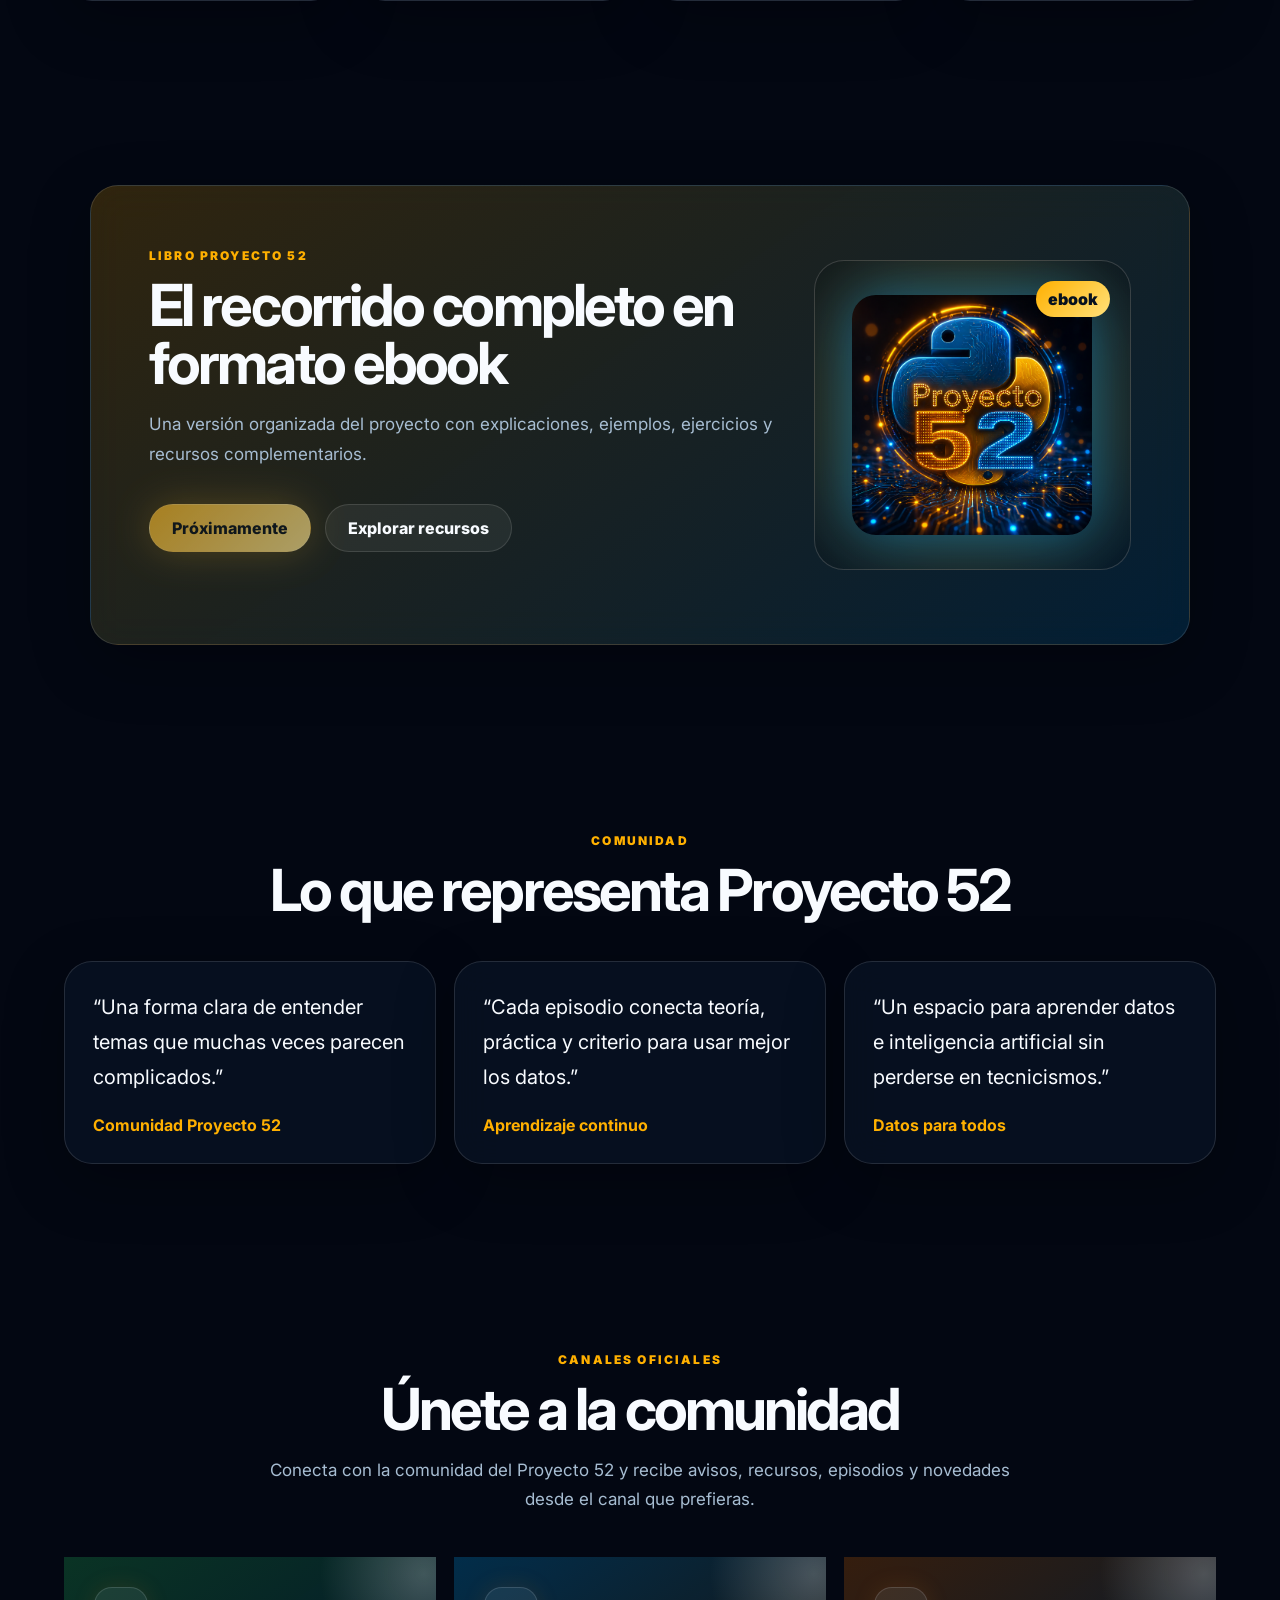
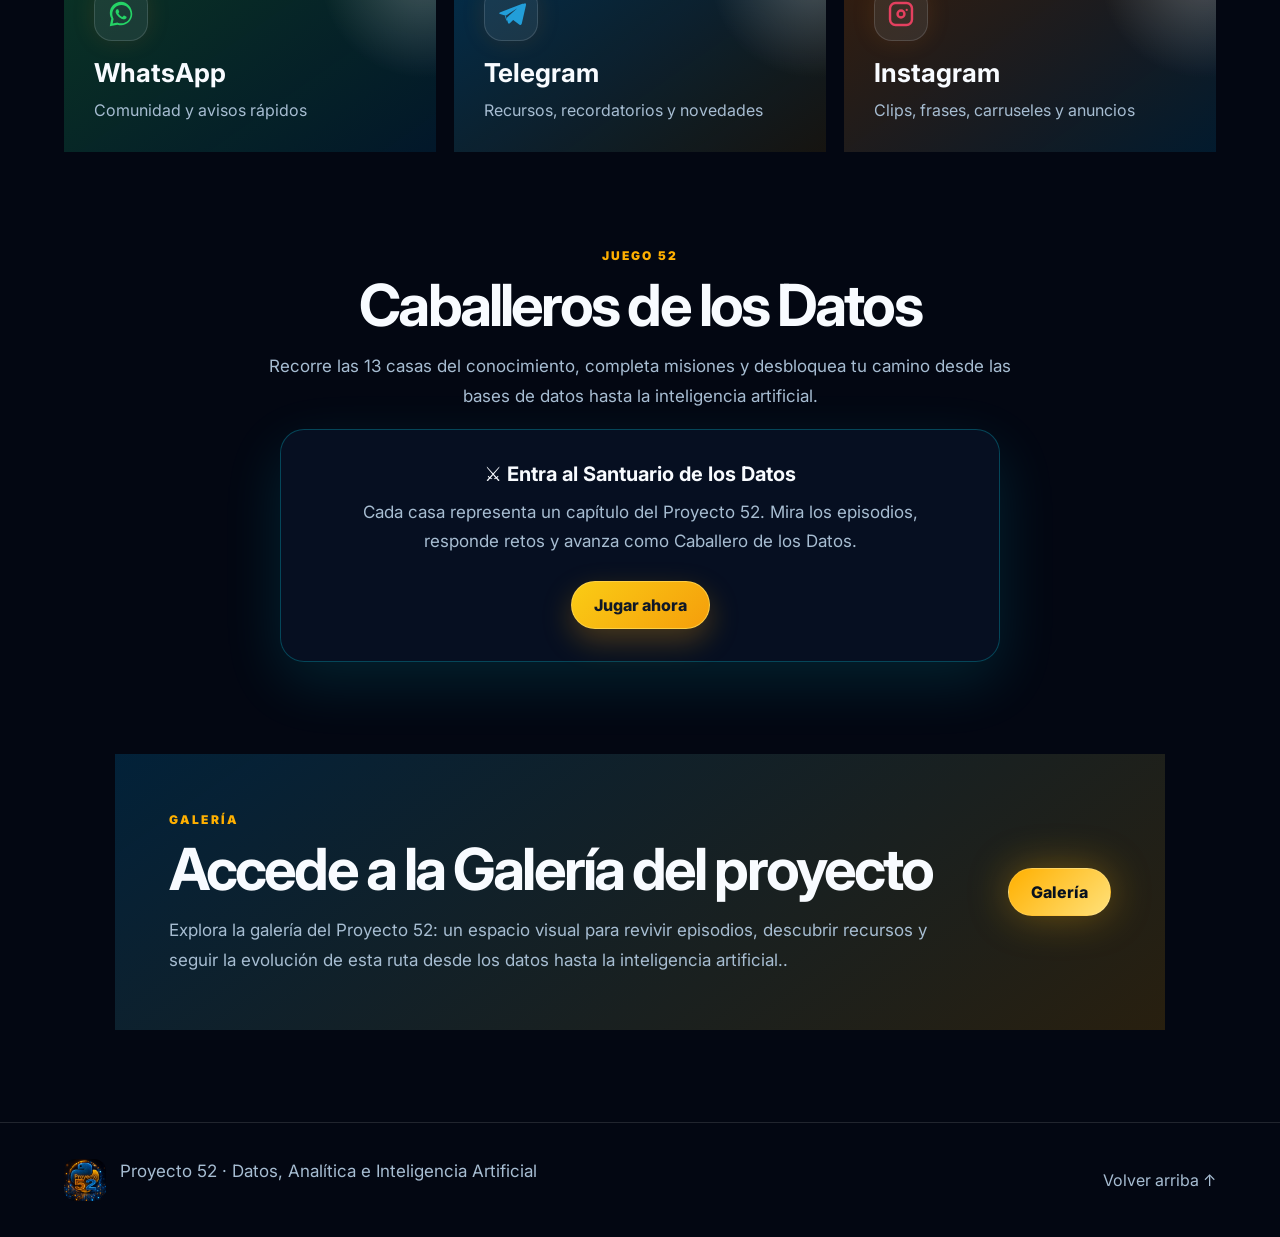
==== commit bcb1383b: "Update index.html" ====
--- a/index.html
+++ b/index.html
@@ -129,18 +129,18 @@
           <span class="eyebrow">Episodio actual</span>
           <!-- Edita estos datos cada semana -->
           <h2>Capítulo 11 · Visión por Computadora</h2>
-          <h3>Procesamiento de Imágenes con OpenCV</h3>
+          <h3>Detección de Objetos y Segmentación de Imágenes</h3>
           <p>
-			  Esta semana seguimos avanzando en el Capítulo 11, entrando de lleno al procesamiento de imágenes con OpenCV: cómo utilizar Python para cargar, visualizar, transformar y analizar fotografías mediante operaciones sobre sus píxeles. Después de conocer los fundamentos de la Visión por Computadora, llegó el momento de poner manos a la obra, trabajando con redimensionamiento, recortes, rotaciones, espacios de color, brillo y contraste.
-			  También exploraremos cómo mejorar imágenes utilizando filtros digitales, reducir ruido, detectar bordes con Sobel y Canny, identificar contornos y reconocer formas geométricas mediante segmentación. Y como siempre, no nos quedaremos solamente en la teoría: desarrollaremos un proyecto práctico capaz de identificar objetos por su color y forma utilizando Python y OpenCV. Porque ahora que sabemos cómo una computadora representa una imagen, viene lo más interesante: ¿qué podemos hacer con esos píxeles para convertirlos en información útil?
+			  Esta semana seguimos avanzando en el Capítulo 11, entrando al fascinante mundo de la detección de objetos y segmentación de imágenes: cómo una computadora puede identificar elementos dentro de una fotografía, reconocer qué son y determinar dónde se encuentran. Después de aprender a procesar imágenes con OpenCV, llegó el momento de dar un paso más, explorando cuadros delimitadores (Bounding Boxes), niveles de confianza y modelos de Deep Learning como YOLO, capaces de detectar múltiples objetos automáticamente.
+			  También descubriremos cómo funciona la segmentación de imágenes, qué diferencia existe entre segmentación semántica y por instancias, y cómo utilizar máscaras binarias, espacios de color HSV, operaciones morfológicas y contornos para separar y analizar objetos. Y como siempre, no nos quedaremos solamente en la teoría: desarrollaremos ejercicios prácticos con Python, OpenCV y YOLO para detectar y segmentar objetos, además de conocer cómo evaluar los resultados mediante métricas como IoU, precisión y recall. Porque ahora que sabemos cómo procesar imágenes, viene lo más interesante: ¿cómo conseguimos que una computadora identifique los objetos y comprenda qué píxeles pertenecen a cada uno?
           </p>
           <div class="episode-meta">
             <span>🔥 Capítulo en llamas</span>
-            <span>Domingo 25 de Octubre</span>
-            <span>87 minutos</span>
+            <span>Domingo 8 de Noviembre</span>
+            <span>80 minutos</span>
           </div>
           <div class="hero-actions">
-            <a class="btn primary" href="https://www.youtube.com/watch?v=H3PRHpNC1lQ" target="_blank" rel="noopener">Ver episodio</a>
+            <a class="btn primary" href="https://www.youtube.com/watch?v=L2q6iJ9tDMQ" target="_blank" rel="noopener">Ver episodio</a>
             <a class="btn secondary" href="#canales">Unirme a la comunidad</a>
           </div>
         </div>
@@ -205,36 +205,57 @@
           <span style="width: 71%"></span>
         </div>
         <div class="progress-stats">
-          <div><strong>42 / 52</strong><span>episodios publicados</span></div>
+          <div><strong>43 / 52</strong><span>episodios publicados</span></div>
           <div><strong>11 / 13</strong><span>capítulo actual</span></div>
-          <div><strong>80%</strong><span>recorrido completado</span></div>
-        </div>
-      </div>
-    </section>
-
-    <section id="ultimos" class="section-pad latest-section">
-      <div class="section-heading center reveal">
-        <span class="eyebrow">Últimos episodios</span>
-        <h2>Lo más reciente del recorrido</h2>
-      </div>
-            <div class="latest-grid">
-		<div class="latest-card reveal locked-card">
-		  <span>Próximamente</span>
-		  <h3>Detección de Objetos y Segmentación de Imágenes</h3>
-          <p>Cómo identificar y localizar objetos dentro de imágenes utilizando técnicas de detección y segmentación, delimitando regiones de interés y explorando cómo la Visión por Computadora permite reconocer y separar elementos de una escena.</p>
-		</div>
-        <a class="latest-card reveal" href="https://www.youtube.com/watch?v=H3PRHpNC1lQ" target="_blank" rel="noopener">
-          <span>Anterior</span>
-	      <h3>Procesamiento de Imágenes con OpenCV</h3>
-          <p>Cómo cargar, transformar y procesar imágenes con OpenCV, aplicando operaciones como filtros, ajustes de color, bordes y otras técnicas fundamentales para preparar y analizar información visual.</p>
-        </a>
-        <a class="latest-card reveal" href="https://www.youtube.com/watch?v=sZDiN3--j8I" target="_blank" rel="noopener">
-          <span>Recomendado</span>
-		  <h3>Introducción a la Visión por Computadora</h3>
-		  <p>Cómo las máquinas pueden interpretar imágenes y videos, identificar patrones, reconocer objetos y transformar información visual en datos útiles mediante Visión por Computadora.</p>
-        </a>
-      </div>
-    </section>
+          <div><strong>83%</strong><span>recorrido completado</span></div>
+        </div>
+      </div>
+    </section>
+
+<section id="ultimos" class="section-pad latest-section">
+  <div class="section-heading center reveal">
+    <span class="eyebrow">Últimos episodios</span>
+    <h2>Lo más reciente del recorrido</h2>
+  </div>
+
+  <div class="latest-grid">
+
+    <!-- Próximo episodio: Cap. 11, Ep. 4 -->
+    <div class="latest-card reveal locked-card">
+      <span>Próximamente</span>
+      <h3>Aplicaciones de Visión por Computadora: OCR y Detección de Rostros</h3>
+      <p>Cómo aplicar técnicas de Visión por Computadora para
+      reconocer y extraer texto de imágenes mediante OCR,
+      detectar rostros y explorar aplicaciones prácticas
+      utilizando Python y herramientas especializadas.</p>
+    </div>
+
+    <!-- Episodio anterior: Cap. 11, Ep. 3 -->
+    <a class="latest-card reveal"
+       href="URL_YOUTUBE_EPISODIO_11_3"
+       target="_blank" rel="noopener">
+      <span>Anterior</span>
+      <h3>Detección de Objetos y Segmentación de Imágenes</h3>
+      <p>Cómo identificar y localizar objetos mediante Bounding Boxes,
+      utilizar modelos YOLO para la detección automática
+      y aplicar técnicas de segmentación con Python y OpenCV
+      para separar y analizar regiones de una imagen.</p>
+    </a>
+
+    <!-- Episodio recomendado: Cap. 11, Ep. 2 -->
+    <a class="latest-card reveal"
+       href="https://www.youtube.com/watch?v=H3PRHpNC1lQ"
+       target="_blank" rel="noopener">
+      <span>Recomendado</span>
+      <h3>Procesamiento de Imágenes con OpenCV</h3>
+      <p>Cómo cargar, transformar y procesar imágenes con OpenCV,
+      aplicando operaciones como filtros, ajustes de color,
+      bordes y otras técnicas fundamentales para preparar
+      y analizar información visual.</p>
+    </a>
+
+  </div>
+</section>
 
     <section id="sobre-mi" class="section-pad two-col">
       <div class="section-heading reveal">
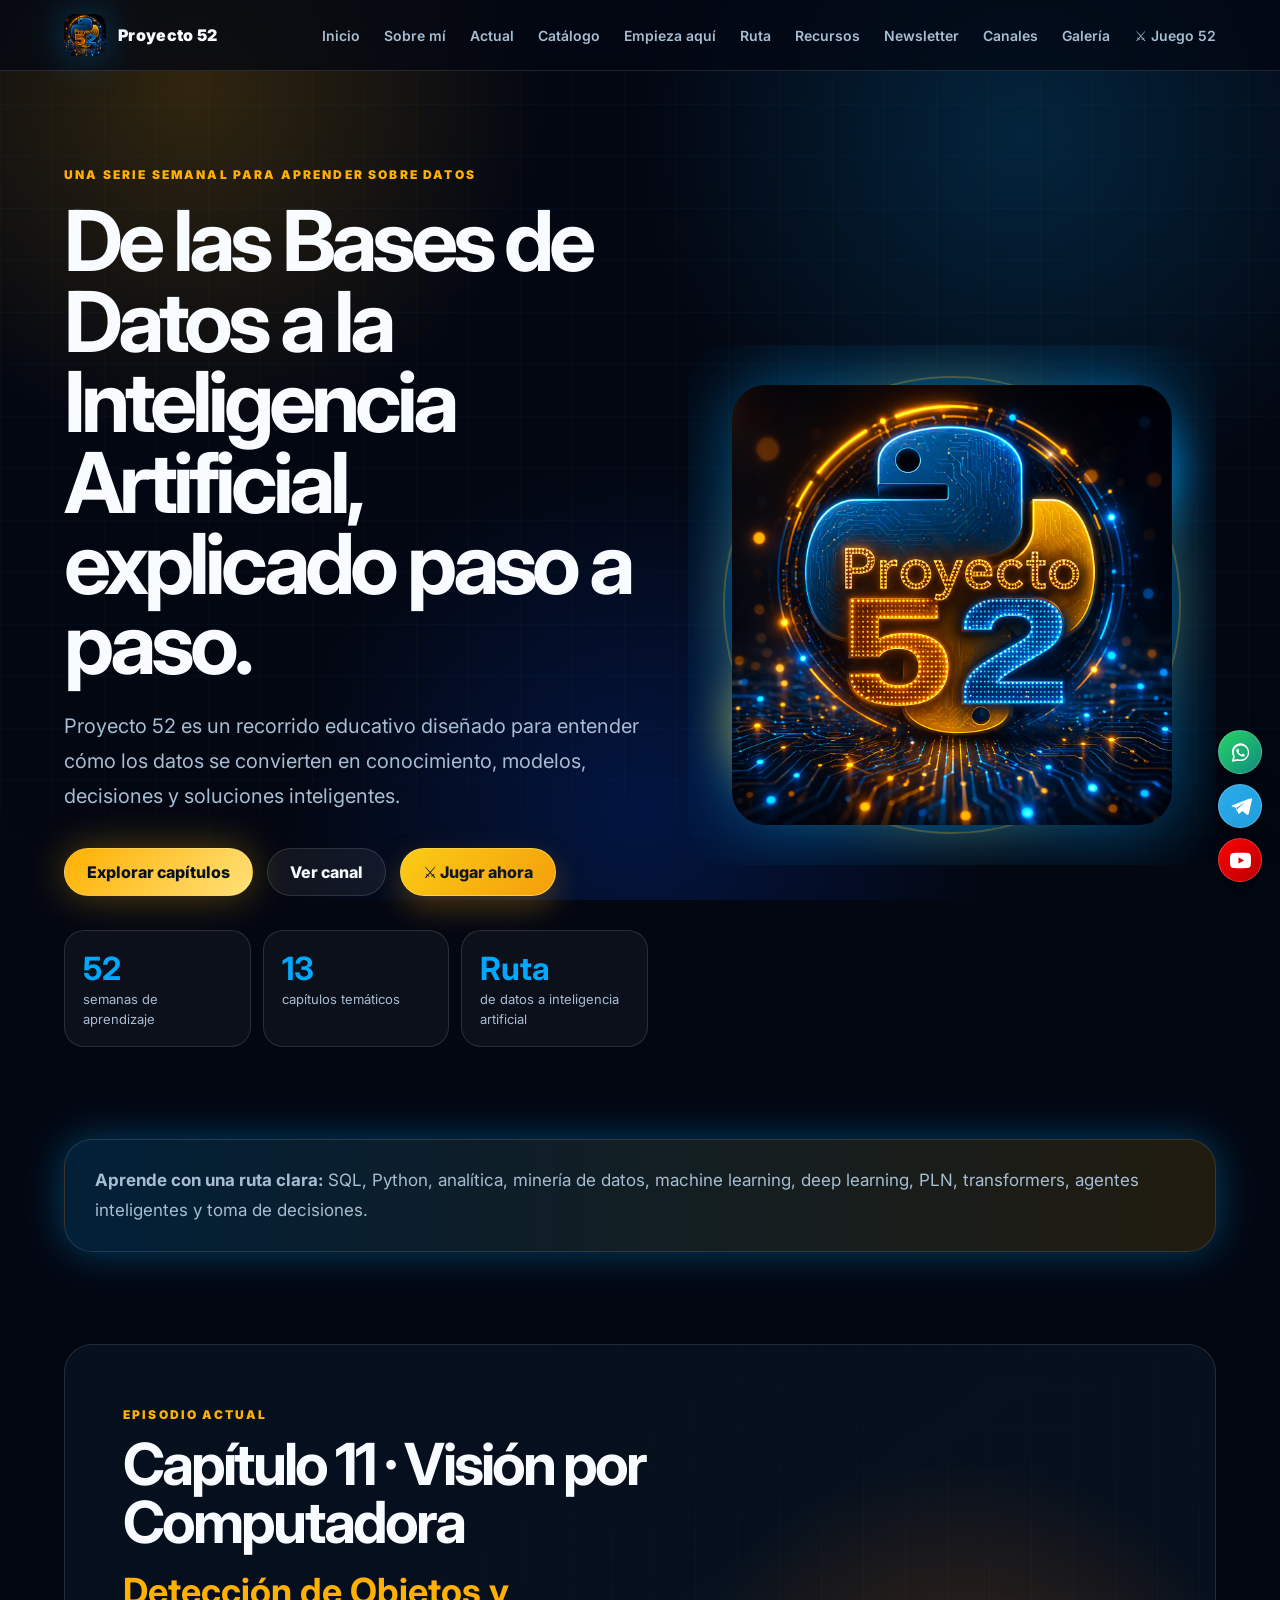
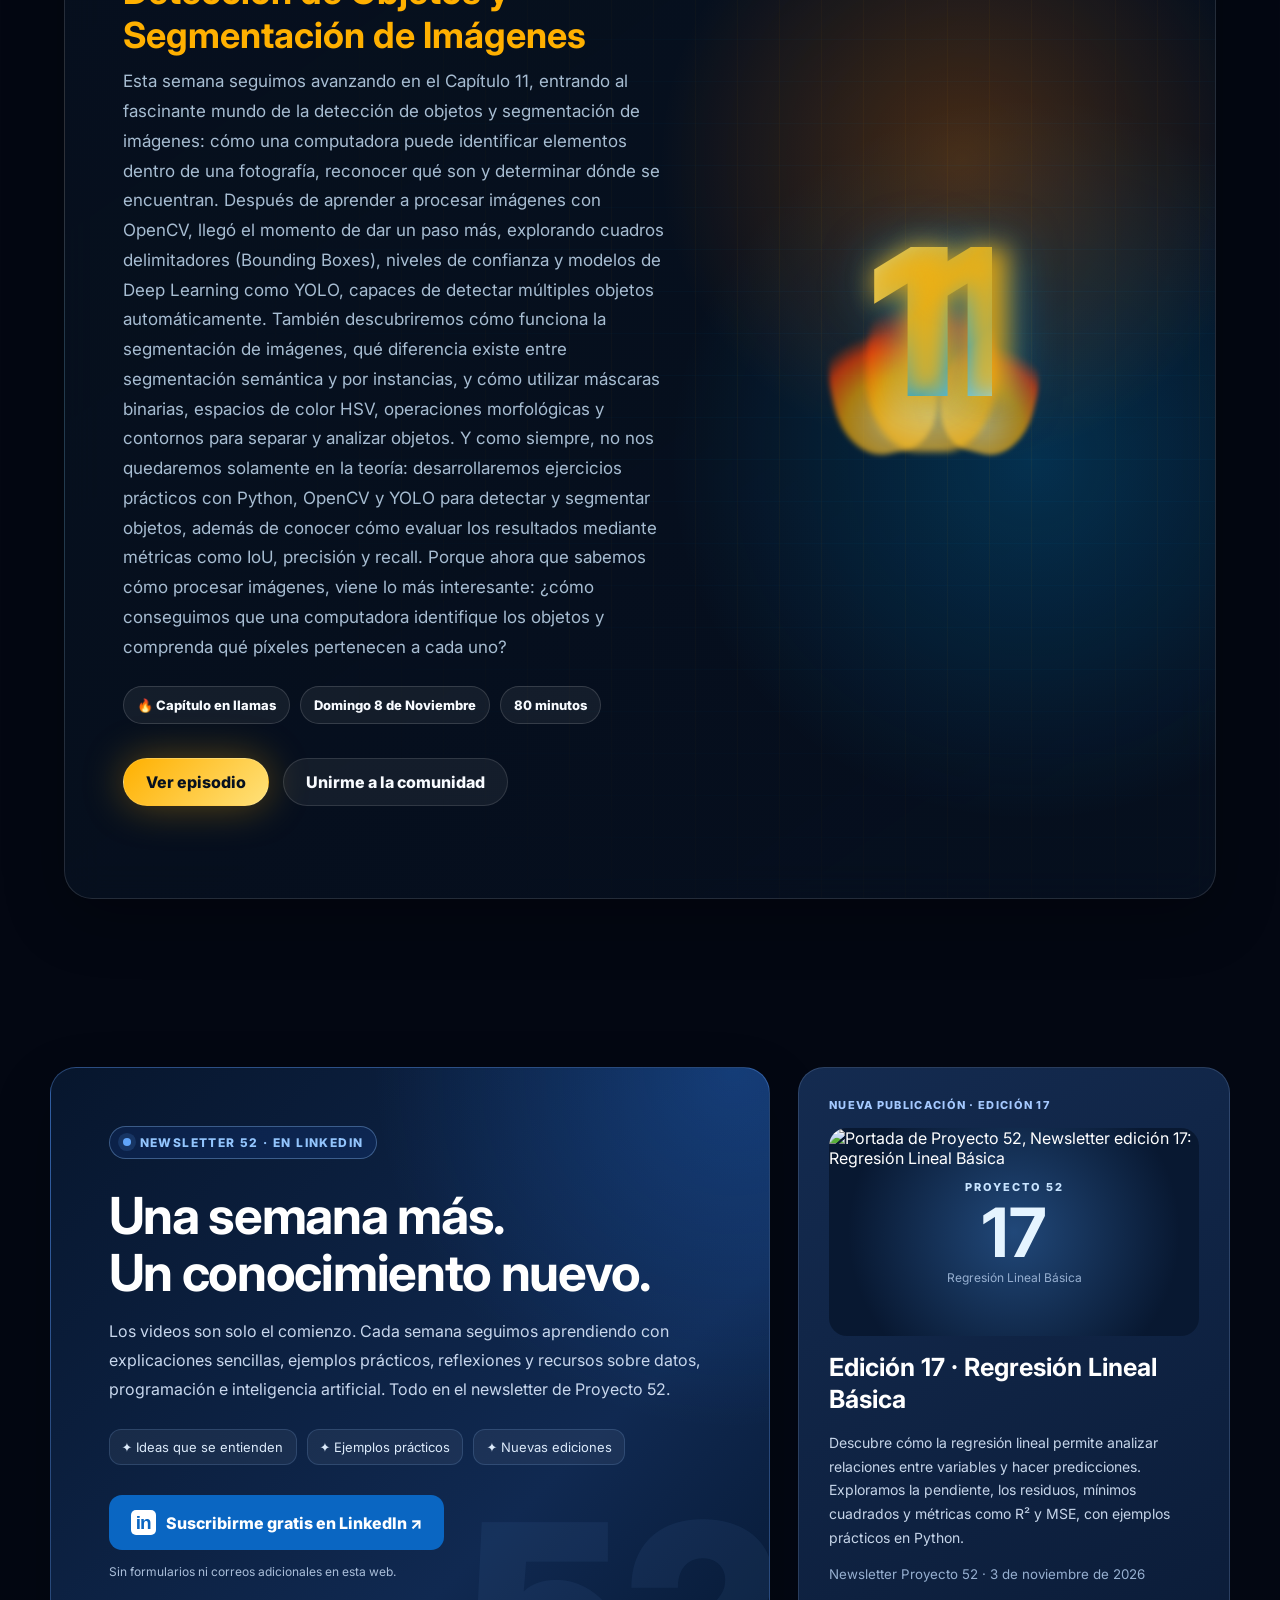
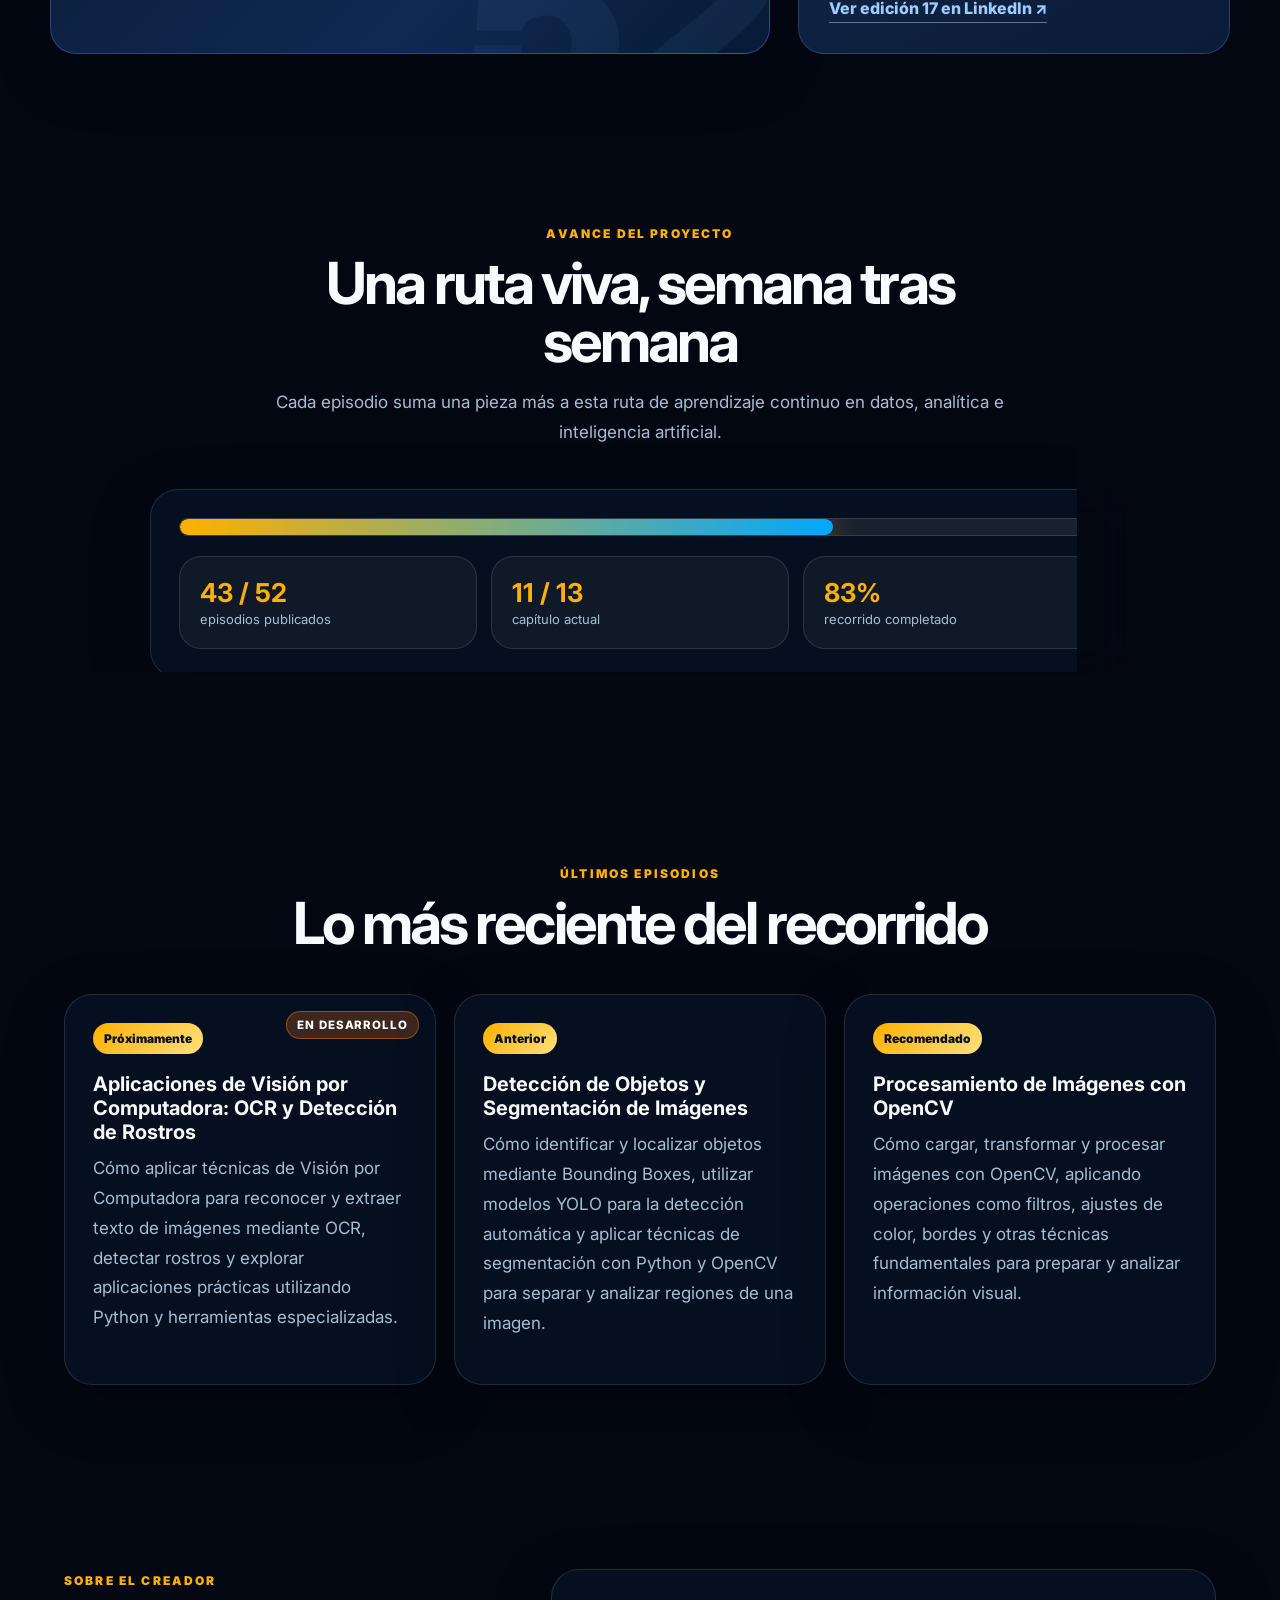
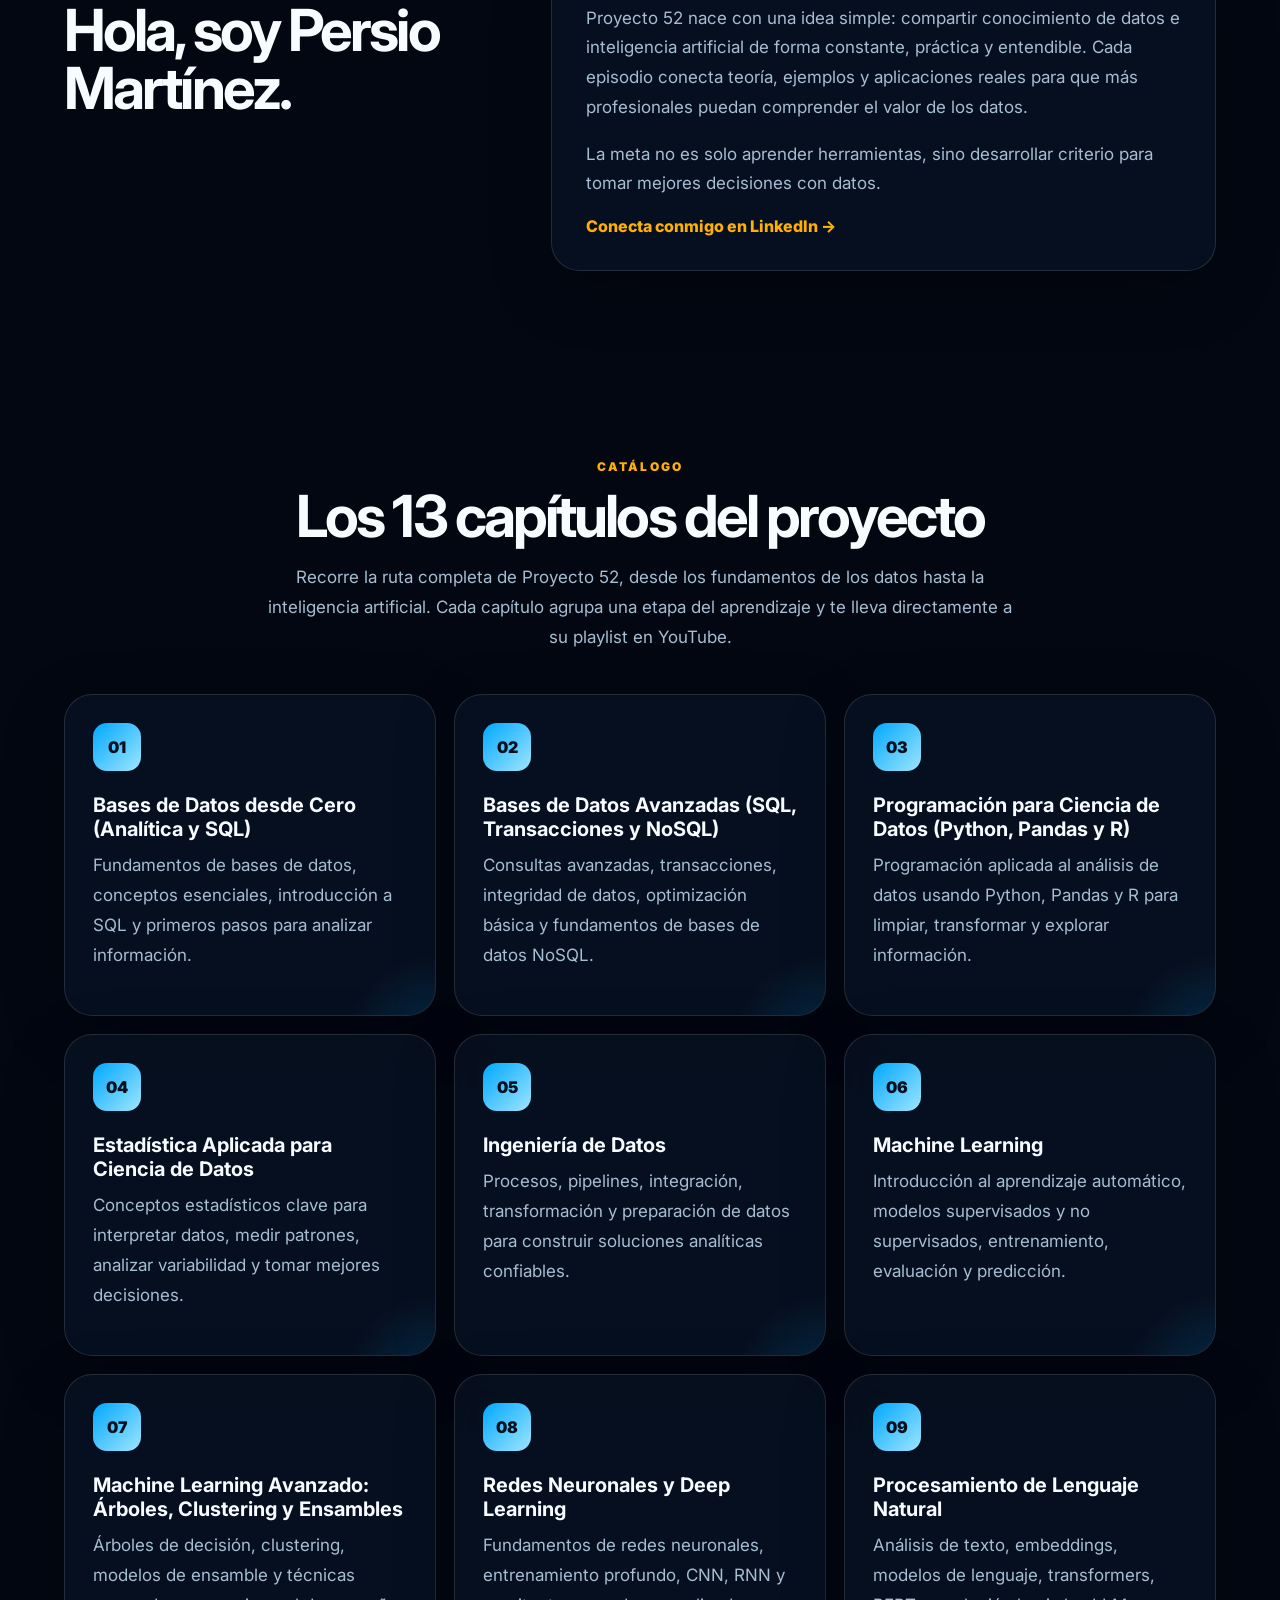
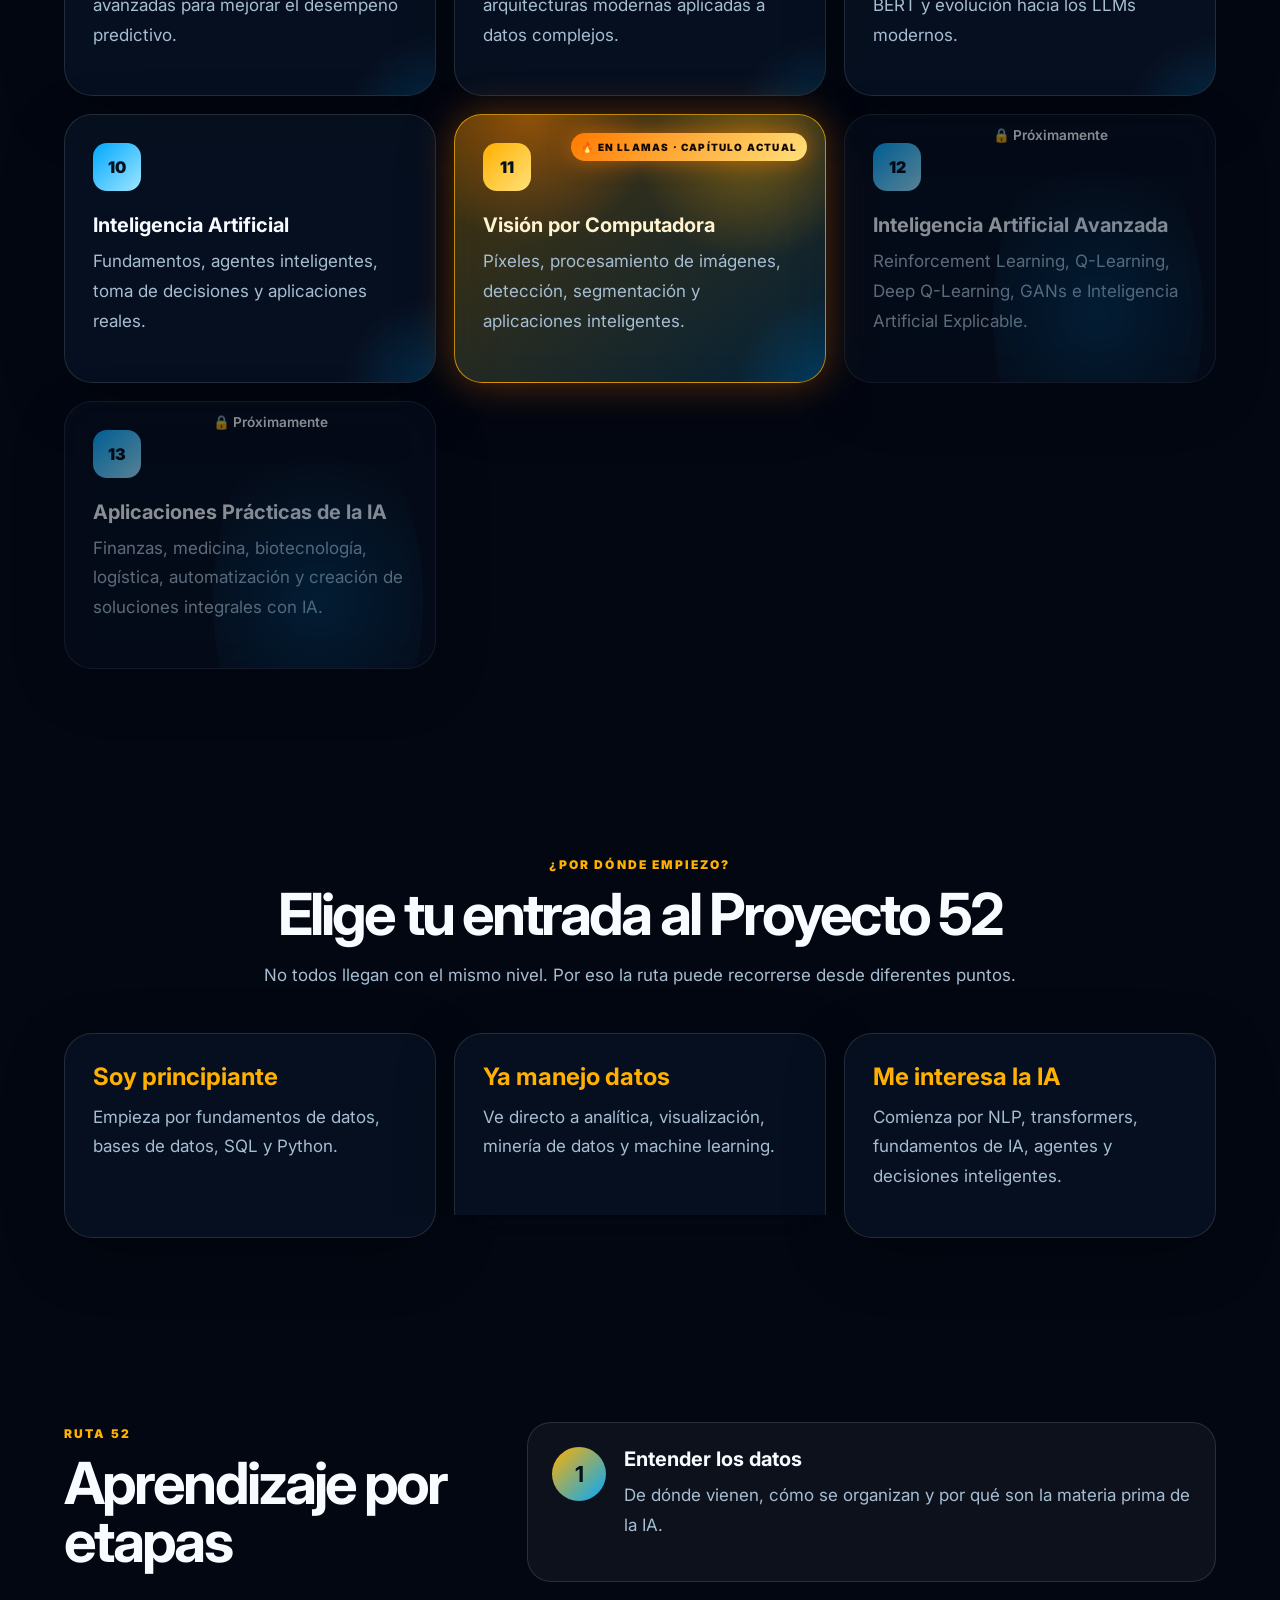
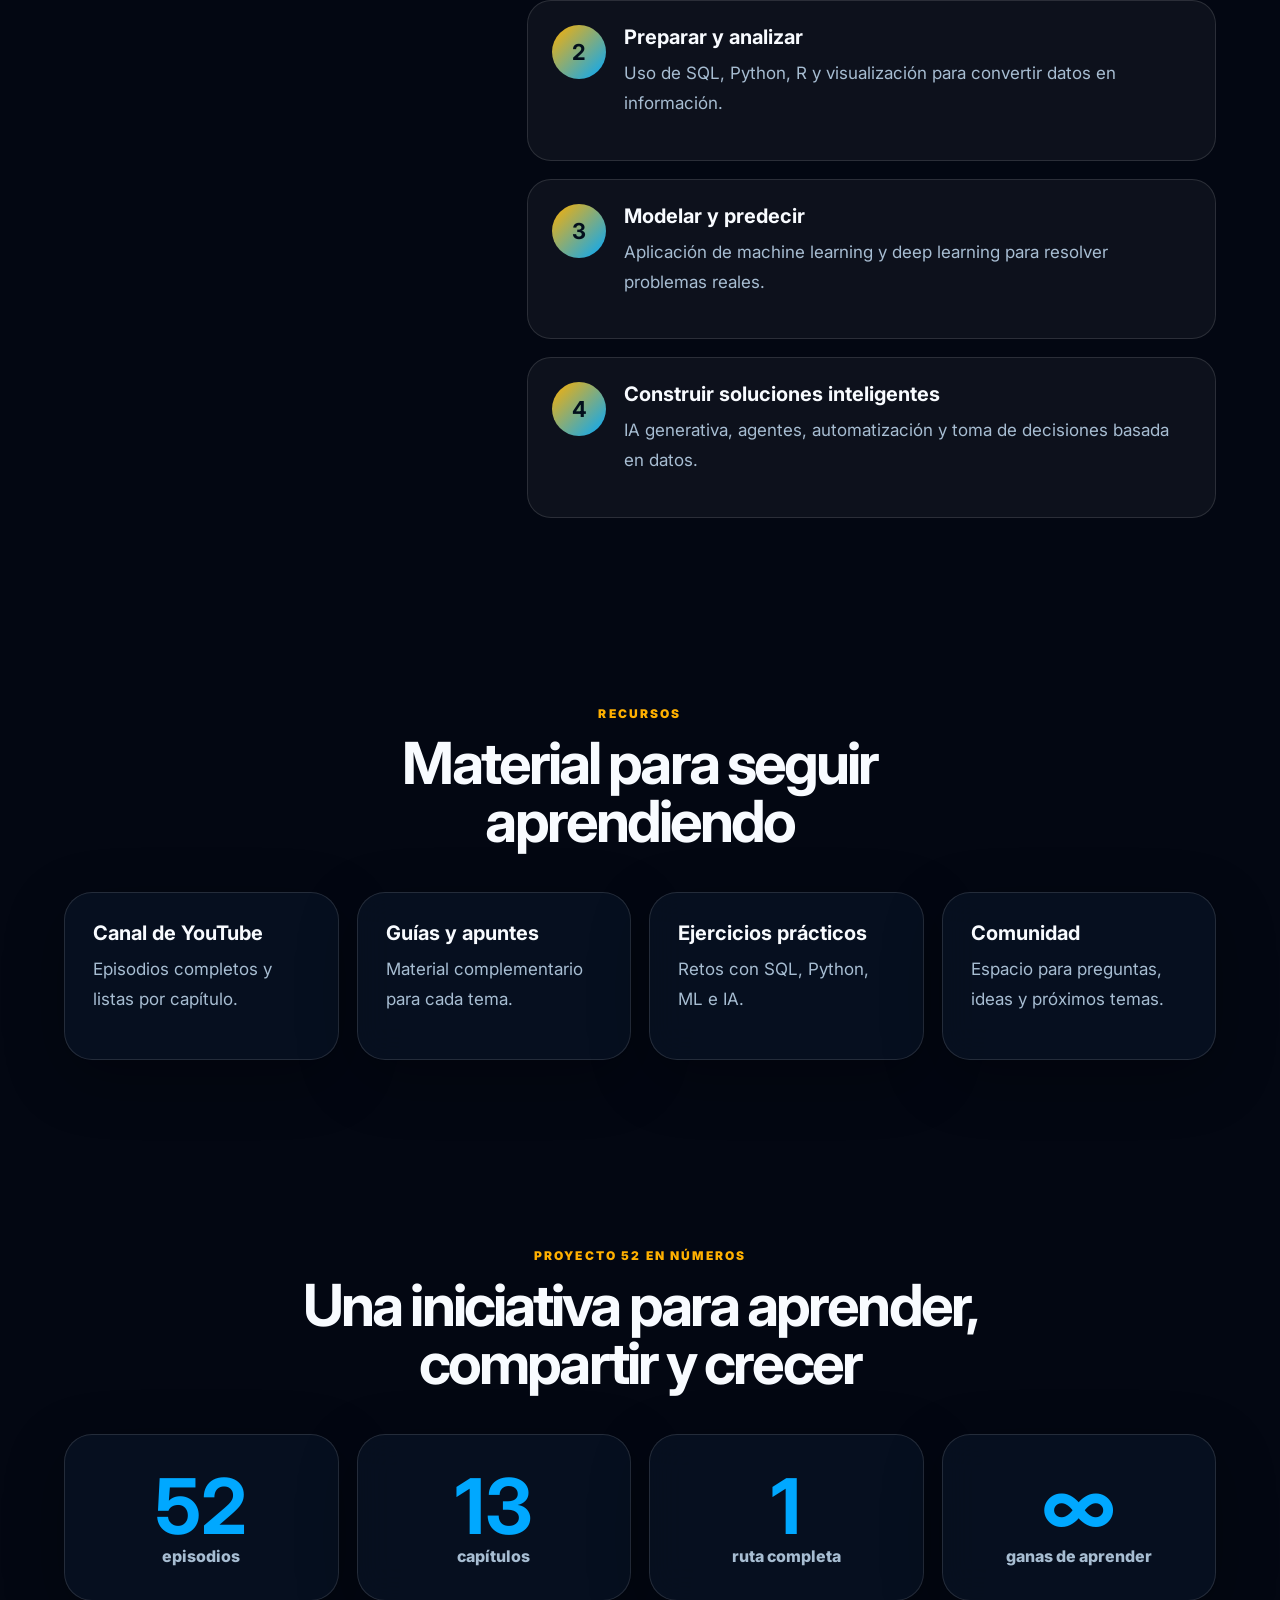
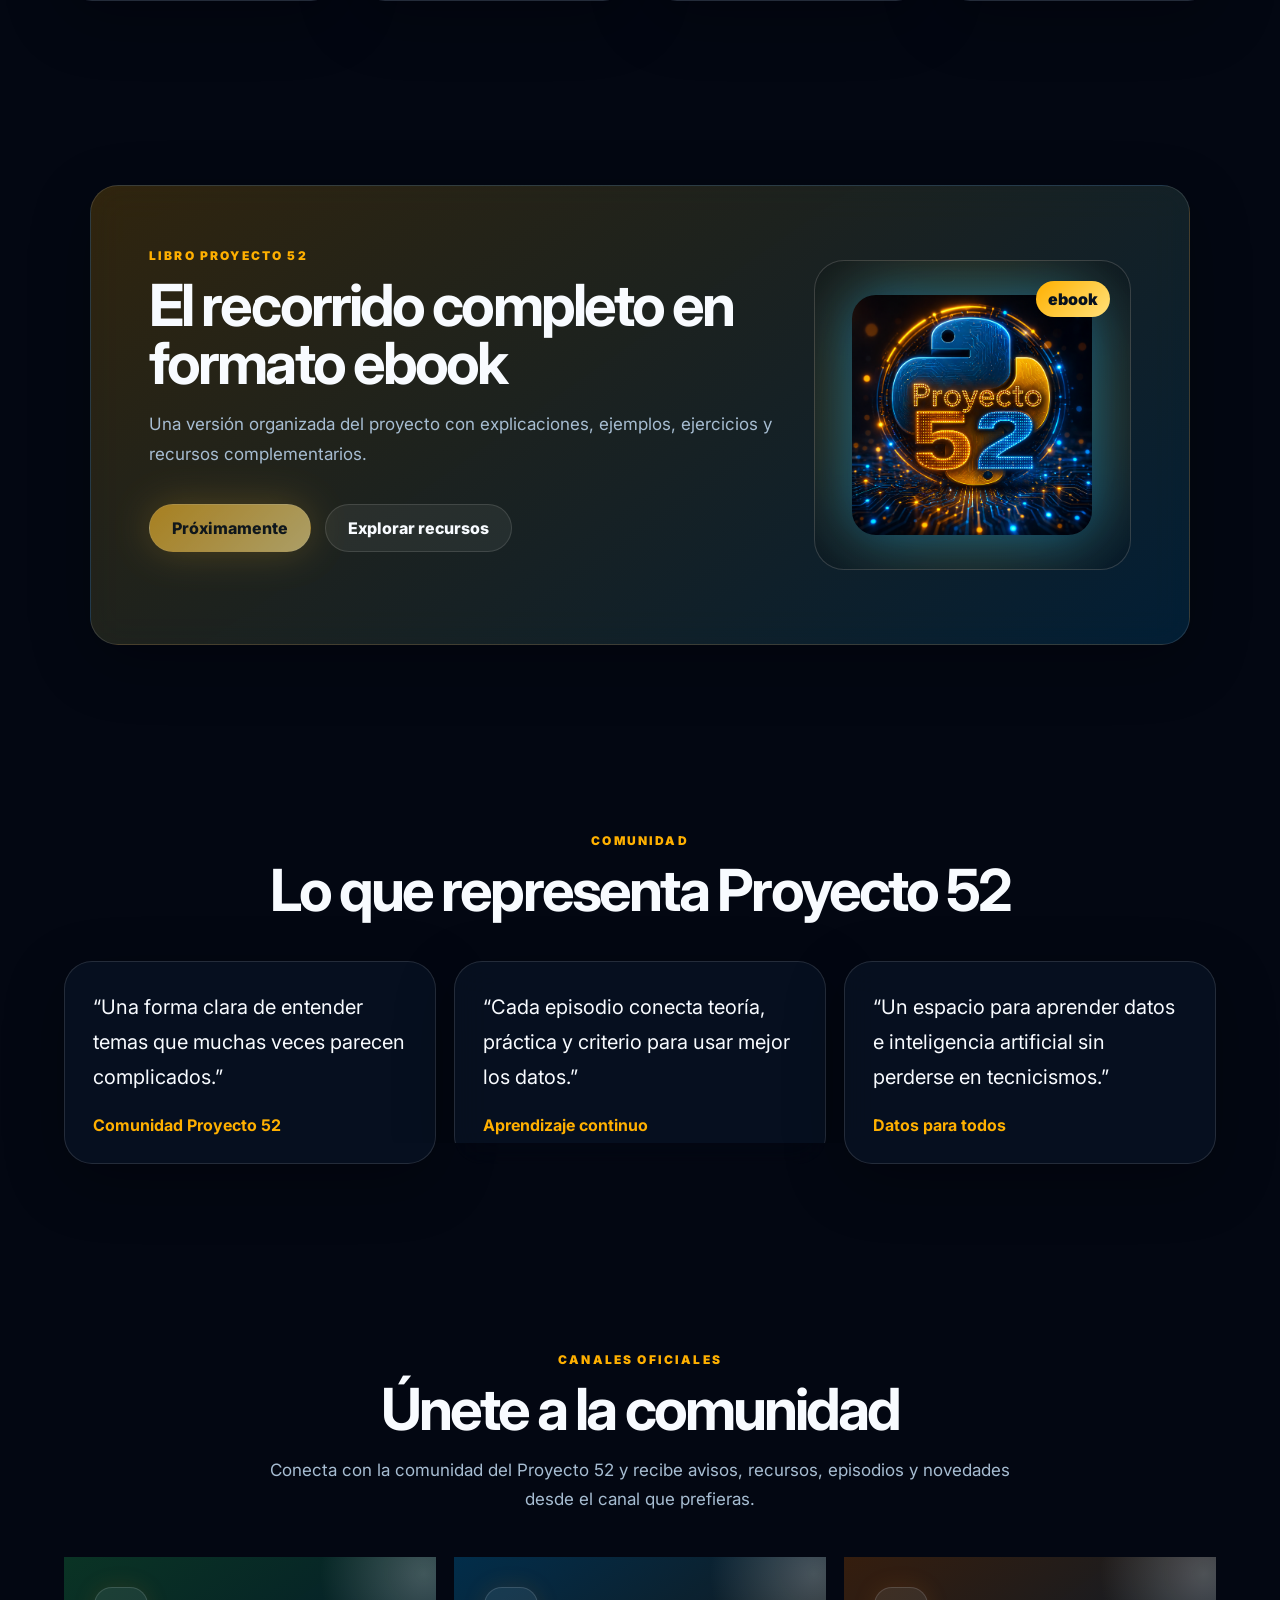
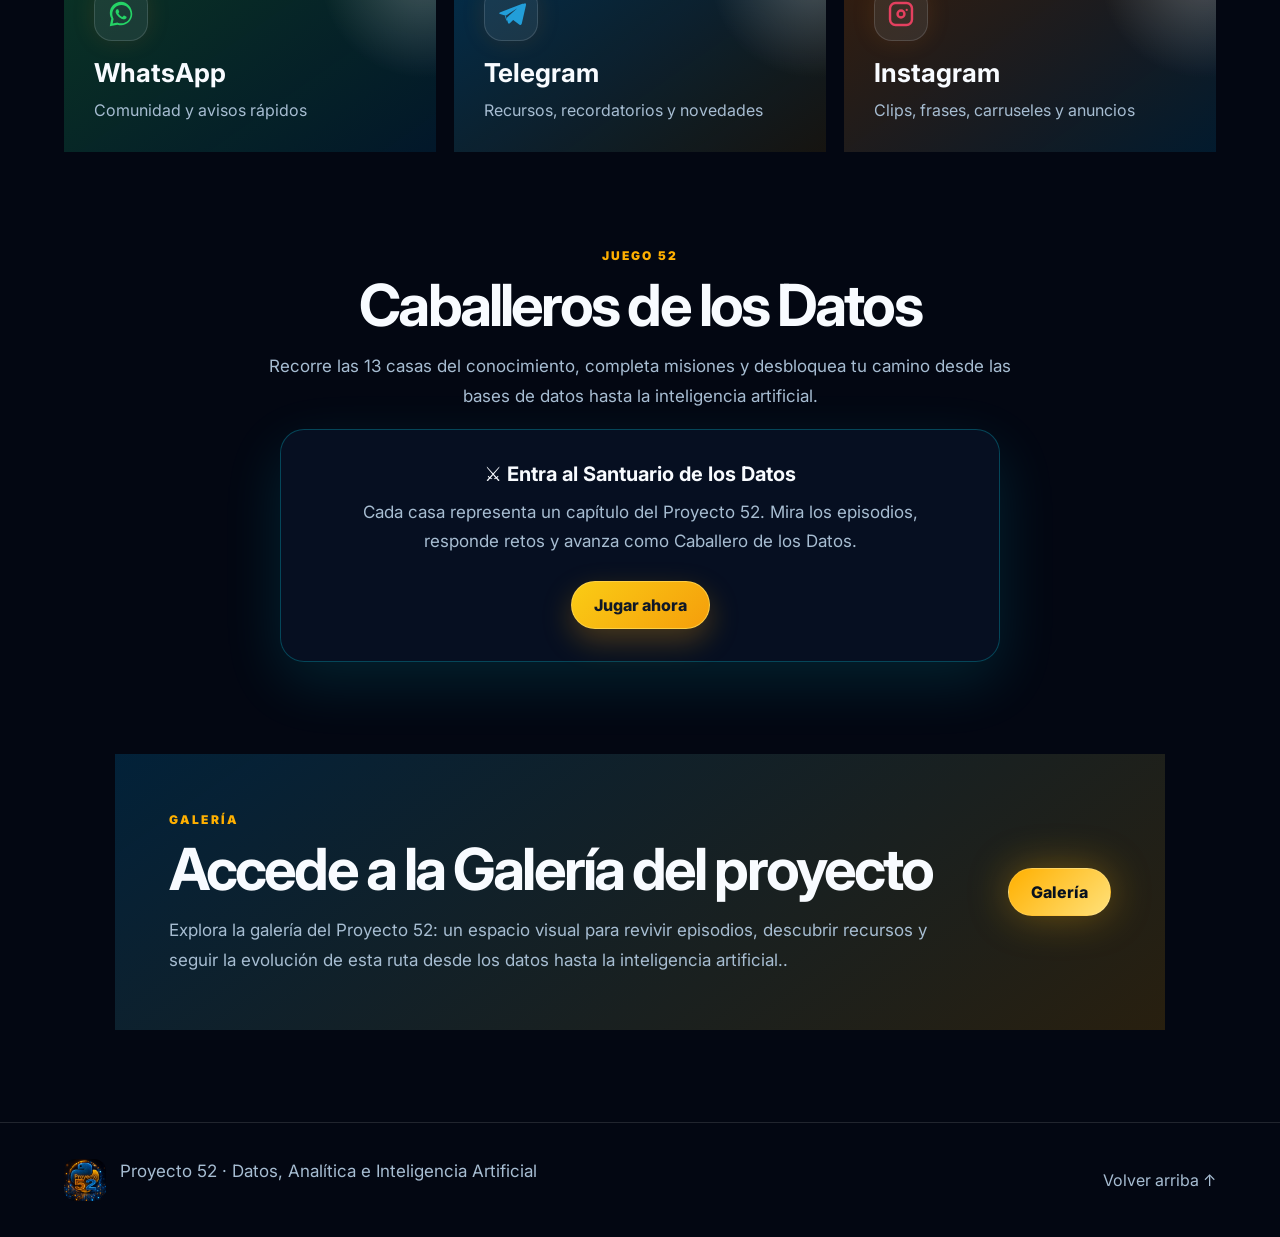
==== commit 8df831b1: "Update index.html" ====
--- a/index.html
+++ b/index.html
@@ -232,7 +232,7 @@
 
     <!-- Episodio anterior: Cap. 11, Ep. 3 -->
     <a class="latest-card reveal"
-       href="URL_YOUTUBE_EPISODIO_11_3"
+       href="https://www.youtube.com/watch?v=L2q6iJ9tDMQ"
        target="_blank" rel="noopener">
       <span>Anterior</span>
       <h3>Detección de Objetos y Segmentación de Imágenes</h3>
